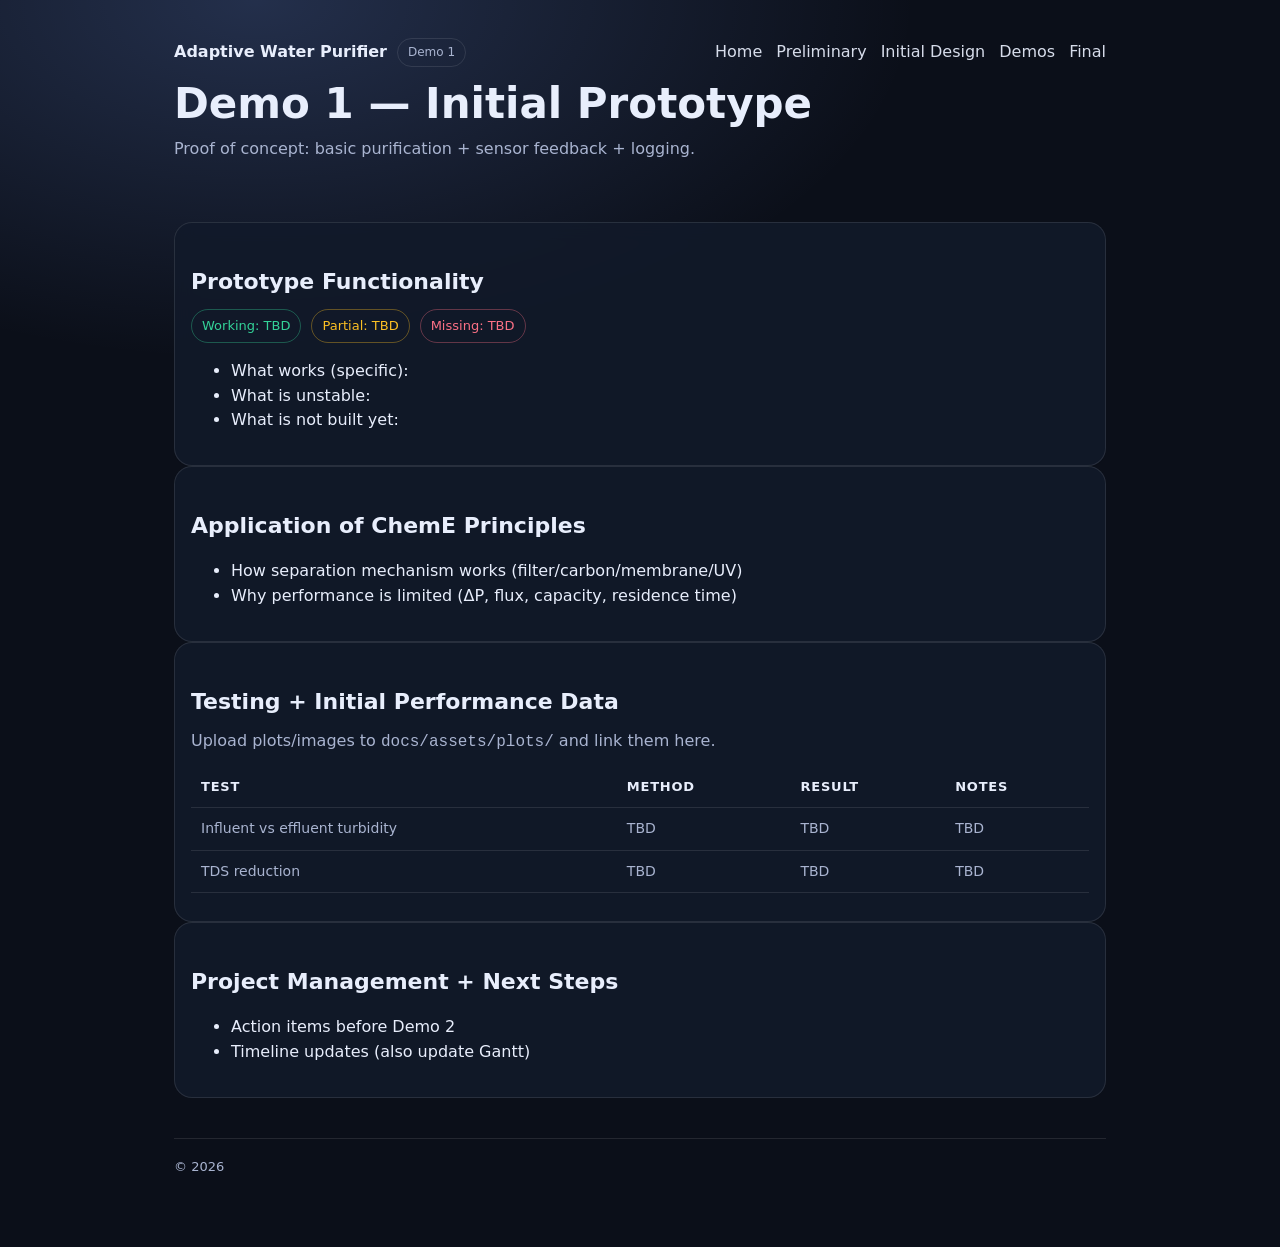
==== docs/demo1.html @ dd3d5289 "Add initial prototype demo HTML file" ====
<!doctype html>
<html lang="en">
<head>
  <meta charset="UTF-8" />
  <meta name="viewport" content="width=device-width, initial-scale=1.0" />
  <title>Demo 1 — Initial Prototype</title>
  <link rel="stylesheet" href="style.css" />
</head>
<body>
  <header class="wrap">
    <nav>
      <div class="brand">
        <strong>Adaptive Water Purifier</strong>
        <span class="badge">Demo 1</span>
      </div>
      <div class="navlinks">
        <a data-nav href="index.html">Home</a>
        <a data-nav href="preliminary.html">Preliminary</a>
        <a data-nav href="initial-design.html">Initial Design</a>
        <a data-nav href="demos.html">Demos</a>
        <a data-nav href="final.html">Final</a>
      </div>
    </nav>
    <h1>Demo 1 — Initial Prototype</h1>
    <p>Proof of concept: basic purification + sensor feedback + logging.</p>
  </header>

  <main class="wrap">
    <div class="card">
      <h2>Prototype Functionality</h2>
      <div class="kpi">
        <span class="pill good">Working: TBD</span>
        <span class="pill warn">Partial: TBD</span>
        <span class="pill bad">Missing: TBD</span>
      </div>
      <ul>
        <li>What works (specific):</li>
        <li>What is unstable:</li>
        <li>What is not built yet:</li>
      </ul>
    </div>

    <div class="card">
      <h2>Application of ChemE Principles</h2>
      <ul>
        <li>How separation mechanism works (filter/carbon/membrane/UV)</li>
        <li>Why performance is limited (ΔP, flux, capacity, residence time)</li>
      </ul>
    </div>

    <div class="card">
      <h2>Testing + Initial Performance Data</h2>
      <p>Upload plots/images to <code>docs/assets/plots/</code> and link them here.</p>
      <table>
        <thead><tr><th>Test</th><th>Method</th><th>Result</th><th>Notes</th></tr></thead>
        <tbody>
          <tr><td>Influent vs effluent turbidity</td><td>TBD</td><td>TBD</td><td>TBD</td></tr>
          <tr><td>TDS reduction</td><td>TBD</td><td>TBD</td><td>TBD</td></tr>
        </tbody>
      </table>
    </div>

    <div class="card">
      <h2>Project Management + Next Steps</h2>
      <ul>
        <li>Action items before Demo 2</li>
        <li>Timeline updates (also update Gantt)</li>
      </ul>
    </div>

    <div class="footer">
      <hr />
      <div>© <span id="year"></span></div>
    </div>
  </main>

  <script src="script.js"></script>
</body>
</html>
---- docs/style.css ----
:root{
  --bg:#0b0f19;
  --card:#121a2a;
  --text:#e8eefc;
  --muted:#a9b4d0;
  --border:rgba(255,255,255,.10);
  --accent:#7aa2ff;
  --good:#34d399;
  --warn:#fbbf24;
  --bad:#fb7185;
}

*{box-sizing:border-box}
html,body{margin:0;padding:0}
body{
  font-family: ui-sans-serif, system-ui, -apple-system, Segoe UI, Roboto, Arial;
  background: radial-gradient(1100px 600px at 20% 0%, rgba(122,162,255,.22), transparent 60%), var(--bg);
  color:var(--text);
  line-height:1.55;
}

a{color:var(--text);text-decoration:none;opacity:.92}
a:hover{opacity:1;text-decoration:underline}
code,kbd,pre{font-family: ui-monospace, SFMono-Regular, Menlo, Monaco, Consolas, "Liberation Mono", "Courier New", monospace;}
pre{
  background: rgba(0,0,0,.35);
  border:1px solid var(--border);
  border-radius:14px;
  padding:14px;
  overflow:auto;
}

.wrap{max-width:980px;margin:0 auto;padding:24px}
nav{
  display:flex;align-items:center;justify-content:space-between;gap:14px;flex-wrap:wrap;
  padding:14px 0;
}
.brand{display:flex;gap:10px;align-items:center}
.badge{
  font-size:12px;
  padding:4px 10px;
  border:1px solid var(--border);
  border-radius:999px;
  color:var(--muted);
}
.navlinks{display:flex;gap:14px;flex-wrap:wrap}

.hero{padding:38px 0 14px}
h1{font-size:42px;line-height:1.1;margin:0 0 10px}
h2{font-size:22px;margin:26px 0 10px}
h3{font-size:16px;margin:18px 0 8px;color:var(--muted);text-transform:uppercase;letter-spacing:.08em}
p{color:var(--muted);margin:0 0 12px}

.grid{
  display:grid;
  grid-template-columns: repeat(3, 1fr);
  gap:14px;
  margin:18px 0;
}
.card{
  background: rgba(18,26,42,.86);
  border:1px solid var(--border);
  border-radius:18px;
  padding:16px;
  backdrop-filter: blur(10px);
}
.card strong{color:var(--text)}
.small{font-size:13px;color:var(--muted)}

.btnrow{display:flex;gap:12px;flex-wrap:wrap;margin-top:14px}
.btn{
  display:inline-block;
  padding:10px 14px;
  border-radius:14px;
  background:var(--accent);
  color:#0b0f19;
  font-weight:800;
  border:1px solid transparent;
}
.btn.secondary{
  background:transparent;
  border:1px solid var(--border);
  color:var(--text);
  font-weight:700;
}

table{width:100%;border-collapse:separate;border-spacing:0;margin:12px 0}
th,td{
  text-align:left;
  padding:10px 10px;
  border-bottom:1px solid var(--border);
  vertical-align:top;
}
th{color:var(--text);font-size:13px;text-transform:uppercase;letter-spacing:.06em}
td{color:var(--muted);font-size:14px}

.kpi{
  display:flex;gap:10px;flex-wrap:wrap;margin-top:10px
}
.pill{
  padding:6px 10px;border-radius:999px;border:1px solid var(--border);color:var(--muted);font-size:13px
}
.pill.good{border-color:rgba(52,211,153,.35);color:var(--good)}
.pill.warn{border-color:rgba(251,191,36,.35);color:var(--warn)}
.pill.bad{border-color:rgba(251,113,133,.35);color:var(--bad)}

.footer{padding:22px 0 46px;color:var(--muted);font-size:13px}
hr{border:none;border-top:1px solid var(--border);margin:18px 0}

@media (max-width: 860px){
  h1{font-size:34px}
  .grid{grid-template-columns:1fr}
}
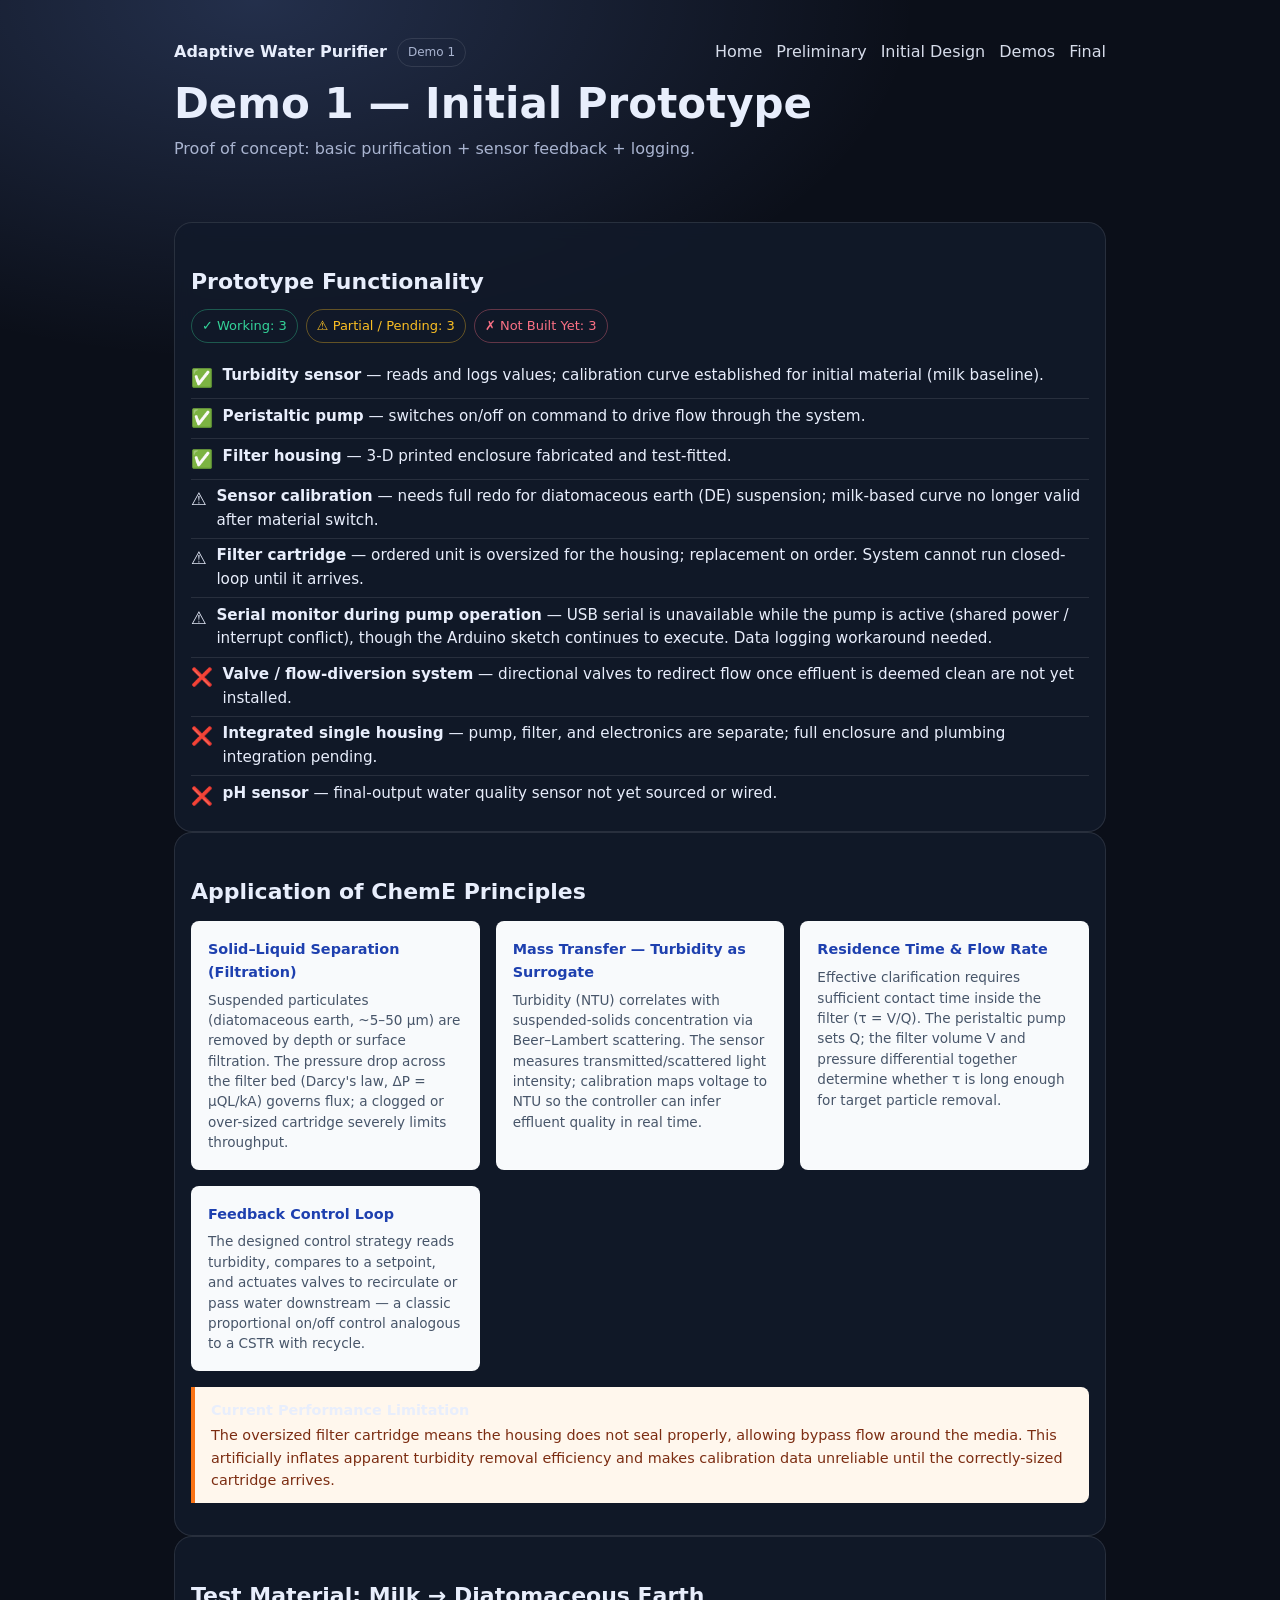
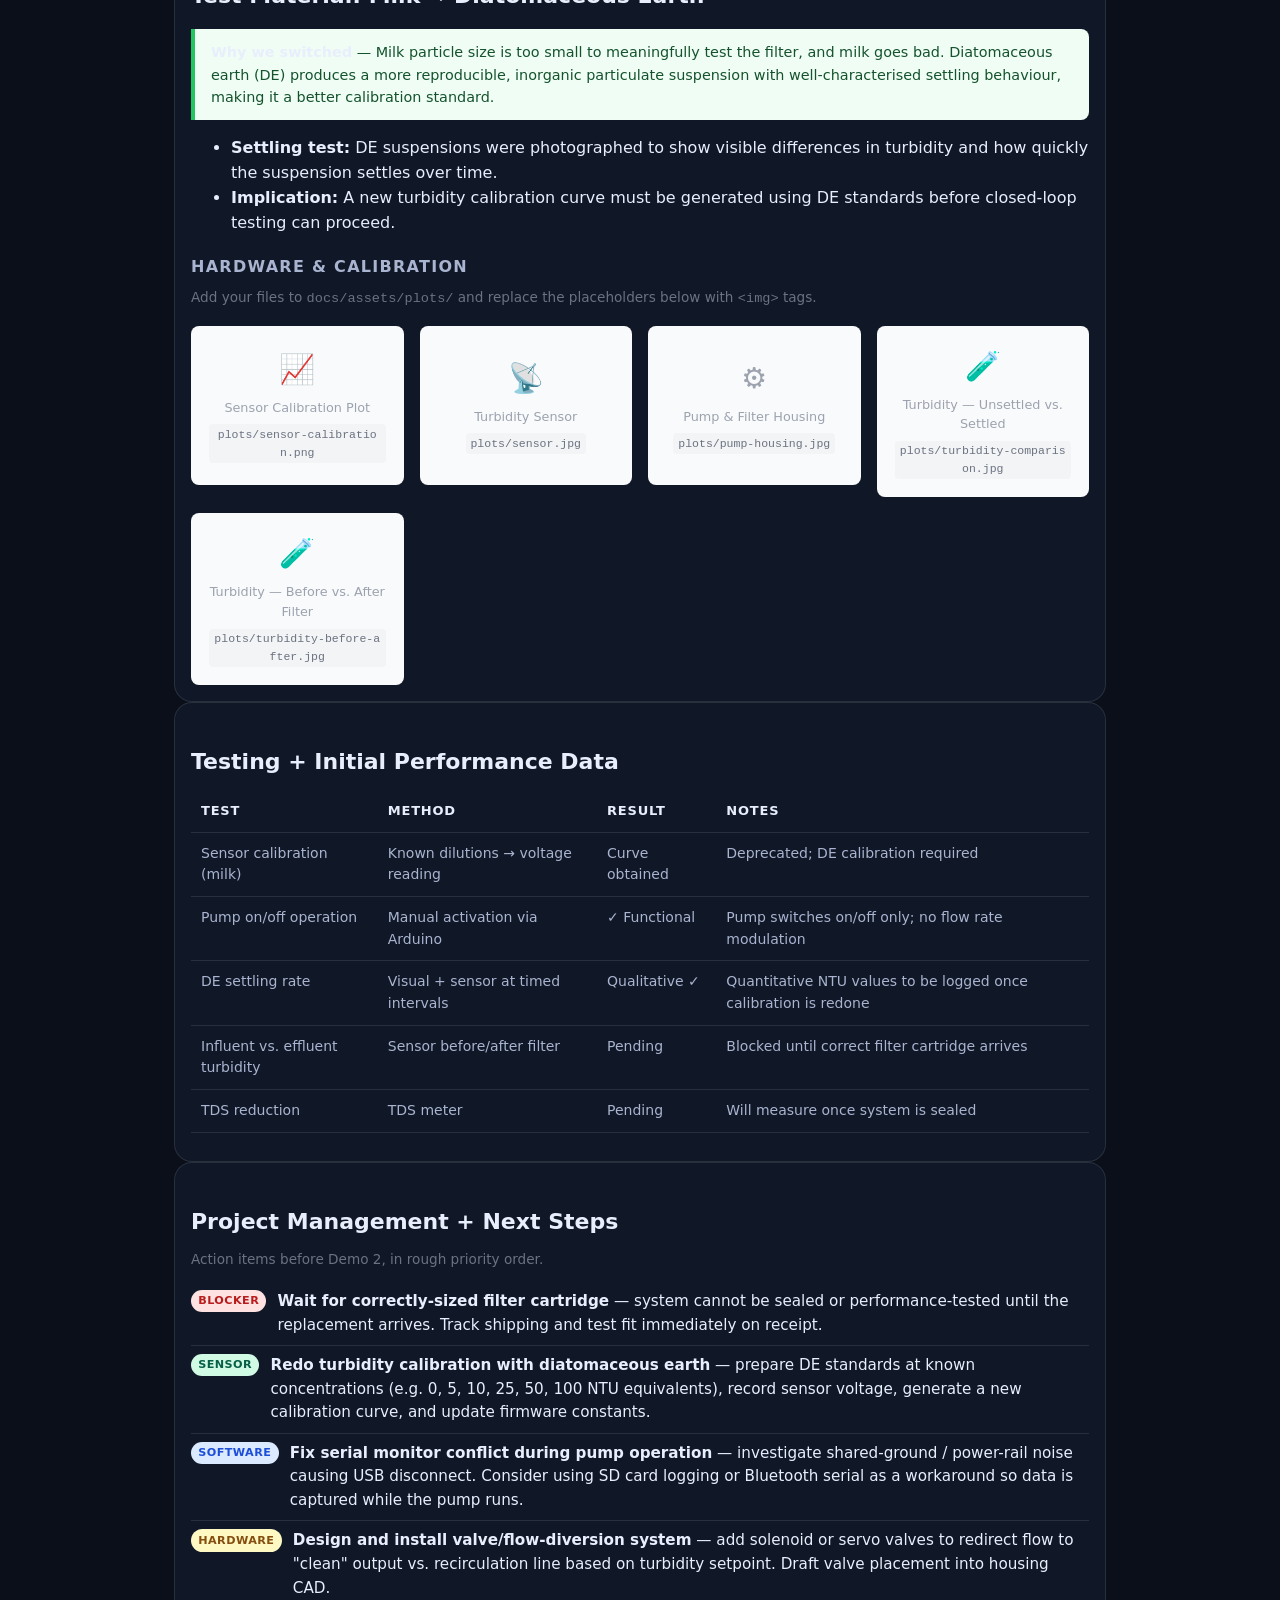
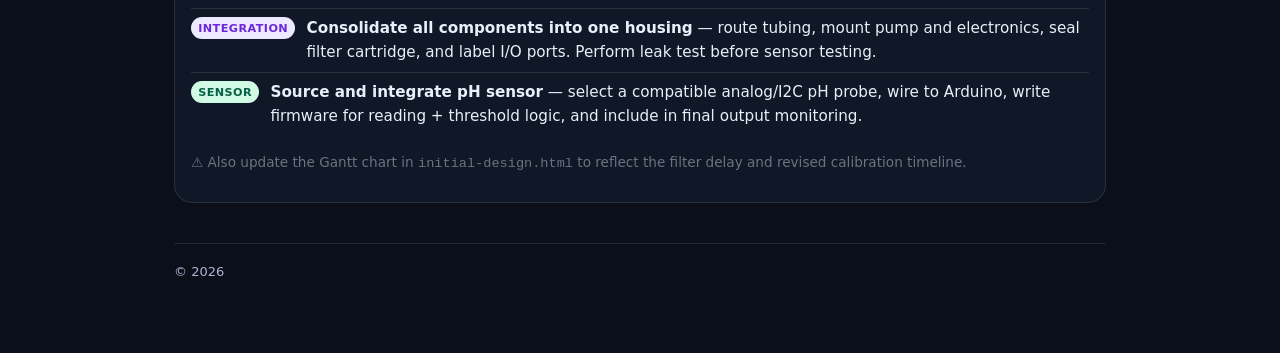
==== commit 9bedb8e7: "Enhance demo1.html with styles and content updates Added styles for status indicators, checklists, a" ====
--- a/docs/demo1.html
+++ b/docs/demo1.html
@@ -5,6 +5,49 @@
   <meta name="viewport" content="width=device-width, initial-scale=1.0" />
   <title>Demo 1 — Initial Prototype</title>
   <link rel="stylesheet" href="style.css" />
+  <style>
+    /* ── Demo 1 page-specific enhancements ── */
+
+    /* Status pill colours already in style.css; extend for inline use */
+    .kpi { display: flex; flex-wrap: wrap; gap: .5rem; margin-bottom: 1rem; }
+
+    /* Progress checklist */
+    .checklist { list-style: none; padding: 0; margin: 0; }
+    .checklist li { display: flex; align-items: flex-start; gap: .6rem; padding: .35rem 0; border-bottom: 1px solid var(--border, #e5e7eb); font-size: .95rem; }
+    .checklist li:last-child { border-bottom: none; }
+    .checklist .icon { font-size: 1.1rem; flex-shrink: 0; margin-top: .05rem; }
+
+    /* Next-steps with priority tags */
+    .steps { list-style: none; padding: 0; margin: 0; }
+    .steps li { display: flex; align-items: flex-start; gap: .7rem; padding: .5rem 0; border-bottom: 1px solid var(--border, #e5e7eb); }
+    .steps li:last-child { border-bottom: none; }
+    .steps .step-label { flex: 1; font-size: .95rem; }
+    .tag { font-size: .7rem; font-weight: 700; letter-spacing: .04em; text-transform: uppercase; padding: .15rem .45rem; border-radius: 999px; flex-shrink: 0; }
+    .tag.blocker  { background: #fee2e2; color: #b91c1c; }
+    .tag.hardware { background: #fef9c3; color: #854d0e; }
+    .tag.software { background: #dbeafe; color: #1d4ed8; }
+    .tag.integration { background: #ede9fe; color: #6d28d9; }
+    .tag.sensor { background: #d1fae5; color: #065f46; }
+
+    /* Image placeholder grid */
+    .media-grid { display: grid; grid-template-columns: repeat(auto-fit, minmax(200px, 1fr)); gap: 1rem; margin-top: 1rem; }
+    .media-slot { border: 2px dashed var(--border, #d1d5db); border-radius: 8px; aspect-ratio: 4/3; display: flex; flex-direction: column; align-items: center; justify-content: center; gap: .4rem; color: #9ca3af; font-size: .8rem; text-align: center; padding: 1rem; background: #f9fafb; }
+    .media-slot .media-icon { font-size: 1.8rem; }
+    .media-slot code { font-size: .72rem; background: #f3f4f6; padding: .1rem .3rem; border-radius: 4px; color: #6b7280; word-break: break-all; }
+
+    /* Callout box */
+    .callout { background: #fff7ed; border-left: 4px solid #f97316; border-radius: 0 8px 8px 0; padding: .75rem 1rem; margin: 1rem 0; font-size: .9rem; color: #7c2d12; }
+    .callout strong { display: block; margin-bottom: .2rem; }
+
+    /* Material switch note */
+    .switch-note { background: #f0fdf4; border-left: 4px solid #22c55e; border-radius: 0 8px 8px 0; padding: .75rem 1rem; margin: 1rem 0; font-size: .9rem; color: #14532d; }
+
+    /* ChemE principle cards */
+    .principle-grid { display: grid; grid-template-columns: repeat(auto-fit, minmax(220px, 1fr)); gap: 1rem; margin-top: .75rem; }
+    .principle-card { background: #f8fafc; border: 1px solid var(--border, #e2e8f0); border-radius: 8px; padding: 1rem; }
+    .principle-card h4 { margin: 0 0 .4rem; font-size: .9rem; color: #1e40af; }
+    .principle-card p  { margin: 0; font-size: .85rem; color: #475569; line-height: 1.5; }
+  </style>
 </head>
 <body>
   <header class="wrap">
@@ -26,46 +69,178 @@
   </header>
 
   <main class="wrap">
+
+    <!-- ── 1. Prototype Status ── -->
     <div class="card">
       <h2>Prototype Functionality</h2>
       <div class="kpi">
-        <span class="pill good">Working: TBD</span>
-        <span class="pill warn">Partial: TBD</span>
-        <span class="pill bad">Missing: TBD</span>
+        <span class="pill good">✓ Working: 3</span>
+        <span class="pill warn">⚠ Partial / Pending: 3</span>
+        <span class="pill bad">✗ Not Built Yet: 3</span>
+      </div>
+
+      <ul class="checklist">
+        <!-- Working -->
+        <li><span class="icon">✅</span><span><strong>Turbidity sensor</strong> — reads and logs values; calibration curve established for initial material (milk baseline).</span></li>
+        <li><span class="icon">✅</span><span><strong>Peristaltic pump</strong> — switches on/off on command to drive flow through the system.</span></li>
+        <li><span class="icon">✅</span><span><strong>Filter housing</strong> — 3-D printed enclosure fabricated and test-fitted.</span></li>
+
+        <!-- Partial / Pending -->
+        <li><span class="icon">⚠️</span><span><strong>Sensor calibration</strong> — needs full redo for diatomaceous earth (DE) suspension; milk-based curve no longer valid after material switch.</span></li>
+        <li><span class="icon">⚠️</span><span><strong>Filter cartridge</strong> — ordered unit is oversized for the housing; replacement on order. System cannot run closed-loop until it arrives.</span></li>
+        <li><span class="icon">⚠️</span><span><strong>Serial monitor during pump operation</strong> — USB serial is unavailable while the pump is active (shared power / interrupt conflict), though the Arduino sketch continues to execute. Data logging workaround needed.</span></li>
+
+        <!-- Not built yet -->
+        <li><span class="icon">❌</span><span><strong>Valve / flow-diversion system</strong> — directional valves to redirect flow once effluent is deemed clean are not yet installed.</span></li>
+        <li><span class="icon">❌</span><span><strong>Integrated single housing</strong> — pump, filter, and electronics are separate; full enclosure and plumbing integration pending.</span></li>
+        <li><span class="icon">❌</span><span><strong>pH sensor</strong> — final-output water quality sensor not yet sourced or wired.</span></li>
+      </ul>
+    </div>
+
+    <!-- ── 2. ChemE Principles ── -->
+    <div class="card">
+      <h2>Application of ChemE Principles</h2>
+      <div class="principle-grid">
+        <div class="principle-card">
+          <h4>Solid–Liquid Separation (Filtration)</h4>
+          <p>Suspended particulates (diatomaceous earth, ~5–50 µm) are removed by depth or surface filtration. The pressure drop across the filter bed (Darcy's law, ΔP = μQL/kA) governs flux; a clogged or over-sized cartridge severely limits throughput.</p>
+        </div>
+        <div class="principle-card">
+          <h4>Mass Transfer — Turbidity as Surrogate</h4>
+          <p>Turbidity (NTU) correlates with suspended-solids concentration via Beer–Lambert scattering. The sensor measures transmitted/scattered light intensity; calibration maps voltage to NTU so the controller can infer effluent quality in real time.</p>
+        </div>
+        <div class="principle-card">
+          <h4>Residence Time &amp; Flow Rate</h4>
+          <p>Effective clarification requires sufficient contact time inside the filter (τ = V/Q). The peristaltic pump sets Q; the filter volume V and pressure differential together determine whether τ is long enough for target particle removal.</p>
+        </div>
+        <div class="principle-card">
+          <h4>Feedback Control Loop</h4>
+          <p>The designed control strategy reads turbidity, compares to a setpoint, and actuates valves to recirculate or pass water downstream — a classic proportional on/off control analogous to a CSTR with recycle.</p>
+        </div>
+      </div>
+
+      <div class="callout">
+        <strong>Current Performance Limitation</strong>
+        The oversized filter cartridge means the housing does not seal properly, allowing bypass flow around the media. This artificially inflates apparent turbidity removal efficiency and makes calibration data unreliable until the correctly-sized cartridge arrives.
+      </div>
+    </div>
+
+    <!-- ── 3. Material Switch ── -->
+    <div class="card">
+      <h2>Test Material: Milk → Diatomaceous Earth</h2>
+      <div class="switch-note">
+        <strong>Why we switched</strong> — Milk particle size is too small to meaningfully test the filter, and milk goes bad. Diatomaceous earth (DE) produces a more reproducible, inorganic particulate suspension with well-characterised settling behaviour, making it a better calibration standard.
       </div>
       <ul>
-        <li>What works (specific):</li>
-        <li>What is unstable:</li>
-        <li>What is not built yet:</li>
+        <li><strong>Settling test:</strong> DE suspensions were photographed to show visible differences in turbidity and how quickly the suspension settles over time.</li>
+        <li><strong>Implication:</strong> A new turbidity calibration curve must be generated using DE standards before closed-loop testing can proceed.</li>
       </ul>
-    </div>
-
-    <div class="card">
-      <h2>Application of ChemE Principles</h2>
-      <ul>
-        <li>How separation mechanism works (filter/carbon/membrane/UV)</li>
-        <li>Why performance is limited (ΔP, flux, capacity, residence time)</li>
-      </ul>
-    </div>
-
+
+      <h3 style="margin-top:1.2rem; font-size:1rem;">Hardware &amp; Calibration</h3>
+      <p style="font-size:.85rem; color:#6b7280;">Add your files to <code>docs/assets/plots/</code> and replace the placeholders below with <code>&lt;img&gt;</code> tags.</p>
+      <div class="media-grid">
+        <div class="media-slot">
+          <span class="media-icon">📈</span>
+          <span>Sensor Calibration Plot</span>
+          <code>plots/sensor-calibration.png</code>
+        </div>
+        <div class="media-slot">
+          <span class="media-icon">📡</span>
+          <span>Turbidity Sensor</span>
+          <code>plots/sensor.jpg</code>
+        </div>
+        <div class="media-slot">
+          <span class="media-icon">⚙️</span>
+          <span>Pump &amp; Filter Housing</span>
+          <code>plots/pump-housing.jpg</code>
+        </div>
+        <div class="media-slot">
+          <span class="media-icon">🧪</span>
+          <span>Turbidity — Unsettled vs. Settled</span>
+          <code>plots/turbidity-comparison.jpg</code>
+        </div>
+        <div class="media-slot">
+          <span class="media-icon">🧪</span>
+          <span>Turbidity — Before vs. After Filter</span>
+          <code>plots/turbidity-before-after.jpg</code>
+        </div>
+      </div>
+    </div>
+
+    <!-- ── 4. Performance Data ── -->
     <div class="card">
       <h2>Testing + Initial Performance Data</h2>
-      <p>Upload plots/images to <code>docs/assets/plots/</code> and link them here.</p>
       <table>
-        <thead><tr><th>Test</th><th>Method</th><th>Result</th><th>Notes</th></tr></thead>
+        <thead>
+          <tr><th>Test</th><th>Method</th><th>Result</th><th>Notes</th></tr>
+        </thead>
         <tbody>
-          <tr><td>Influent vs effluent turbidity</td><td>TBD</td><td>TBD</td><td>TBD</td></tr>
-          <tr><td>TDS reduction</td><td>TBD</td><td>TBD</td><td>TBD</td></tr>
+          <tr>
+            <td>Sensor calibration (milk)</td>
+            <td>Known dilutions → voltage reading</td>
+            <td>Curve obtained</td>
+            <td>Deprecated; DE calibration required</td>
+          </tr>
+          <tr>
+            <td>Pump on/off operation</td>
+            <td>Manual activation via Arduino</td>
+            <td>✓ Functional</td>
+            <td>Pump switches on/off only; no flow rate modulation</td>
+          </tr>
+          <tr>
+            <td>DE settling rate</td>
+            <td>Visual + sensor at timed intervals</td>
+            <td>Qualitative ✓</td>
+            <td>Quantitative NTU values to be logged once calibration is redone</td>
+          </tr>
+          <tr>
+            <td>Influent vs. effluent turbidity</td>
+            <td>Sensor before/after filter</td>
+            <td>Pending</td>
+            <td>Blocked until correct filter cartridge arrives</td>
+          </tr>
+          <tr>
+            <td>TDS reduction</td>
+            <td>TDS meter</td>
+            <td>Pending</td>
+            <td>Will measure once system is sealed</td>
+          </tr>
         </tbody>
       </table>
     </div>
 
+    <!-- ── 5. Next Steps ── -->
     <div class="card">
       <h2>Project Management + Next Steps</h2>
-      <ul>
-        <li>Action items before Demo 2</li>
-        <li>Timeline updates (also update Gantt)</li>
+      <p style="font-size:.85rem; color:#6b7280; margin-bottom:.75rem;">Action items before Demo 2, in rough priority order.</p>
+      <ul class="steps">
+        <li>
+          <span class="tag blocker">Blocker</span>
+          <span class="step-label"><strong>Wait for correctly-sized filter cartridge</strong> — system cannot be sealed or performance-tested until the replacement arrives. Track shipping and test fit immediately on receipt.</span>
+        </li>
+        <li>
+          <span class="tag sensor">Sensor</span>
+          <span class="step-label"><strong>Redo turbidity calibration with diatomaceous earth</strong> — prepare DE standards at known concentrations (e.g. 0, 5, 10, 25, 50, 100 NTU equivalents), record sensor voltage, generate a new calibration curve, and update firmware constants.</span>
+        </li>
+        <li>
+          <span class="tag software">Software</span>
+          <span class="step-label"><strong>Fix serial monitor conflict during pump operation</strong> — investigate shared-ground / power-rail noise causing USB disconnect. Consider using SD card logging or Bluetooth serial as a workaround so data is captured while the pump runs.</span>
+        </li>
+        <li>
+          <span class="tag hardware">Hardware</span>
+          <span class="step-label"><strong>Design and install valve/flow-diversion system</strong> — add solenoid or servo valves to redirect flow to "clean" output vs. recirculation line based on turbidity setpoint. Draft valve placement into housing CAD.</span>
+        </li>
+        <li>
+          <span class="tag integration">Integration</span>
+          <span class="step-label"><strong>Consolidate all components into one housing</strong> — route tubing, mount pump and electronics, seal filter cartridge, and label I/O ports. Perform leak test before sensor testing.</span>
+        </li>
+        <li>
+          <span class="tag sensor">Sensor</span>
+          <span class="step-label"><strong>Source and integrate pH sensor</strong> — select a compatible analog/I2C pH probe, wire to Arduino, write firmware for reading + threshold logic, and include in final output monitoring.</span>
+        </li>
       </ul>
+
+      <p style="margin-top:1rem; font-size:.85rem; color:#6b7280;">⚠️ Also update the Gantt chart in <code>initial-design.html</code> to reflect the filter delay and revised calibration timeline.</p>
     </div>
 
     <div class="footer">
@@ -73,7 +248,7 @@
       <div>© <span id="year"></span></div>
     </div>
   </main>
-
   <script src="script.js"></script>
+  <script>document.getElementById('year').textContent = new Date().getFullYear();</script>
 </body>
 </html>
--- a/docs/style.css
+++ b/docs/style.css
@@ -112,3 +112,32 @@
   h1{font-size:34px}
   .grid{grid-template-columns:1fr}
 }
+
+/* Images / diagrams */
+.card img{
+  display:block;
+  max-width:100%;
+  height:auto;
+  margin:12px auto;
+  border-radius:14px;
+  border:1px solid var(--border);
+  background: rgba(0,0,0,.18);
+}
+
+/* Optional: caption style under images */
+.figcap{
+  font-size:13px;
+  color:var(--muted);
+  text-align:center;
+  margin-top:-6px;
+  margin-bottom:10px;
+}
+
+/* Optional: if you wrap image in a link to open full-size */
+.figure-link{
+  display:block;
+  border-radius:14px;
+}
+.figure-link:hover img{
+  border-color: rgba(122,162,255,.55);
+}
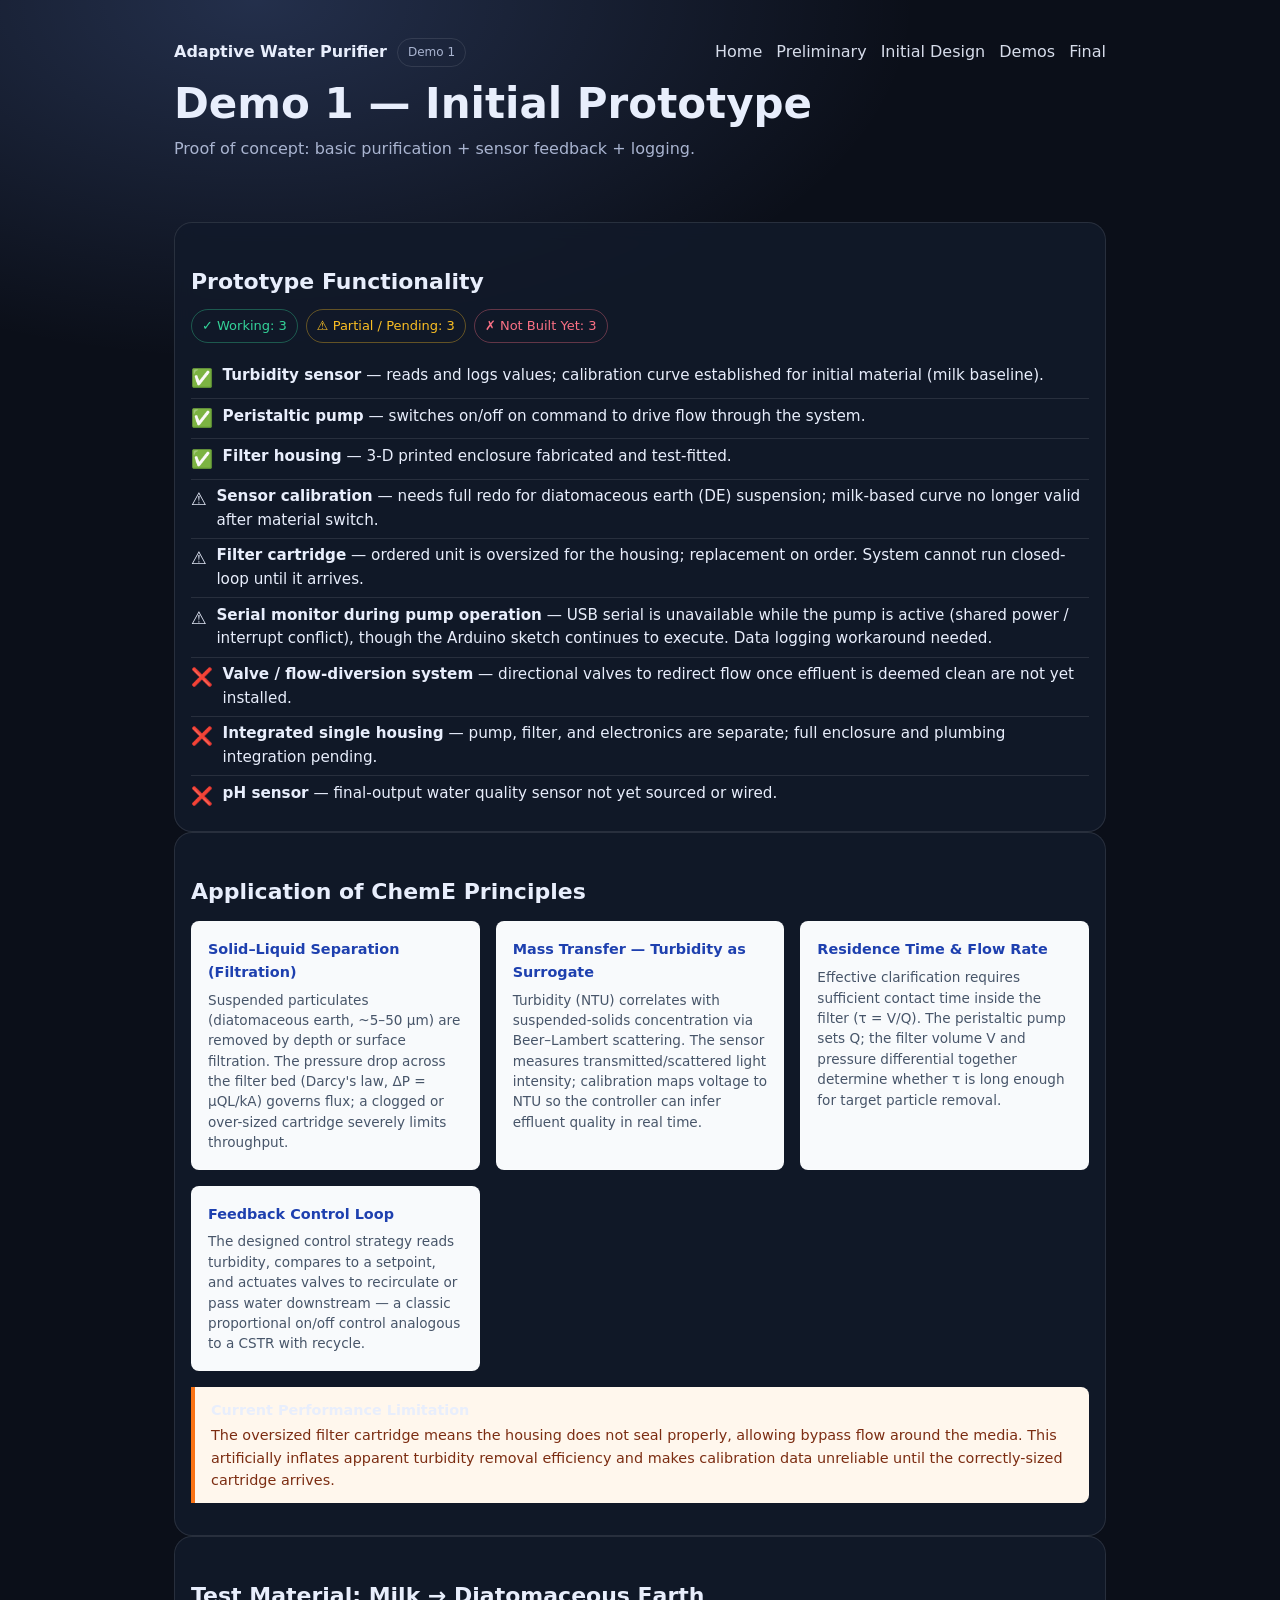
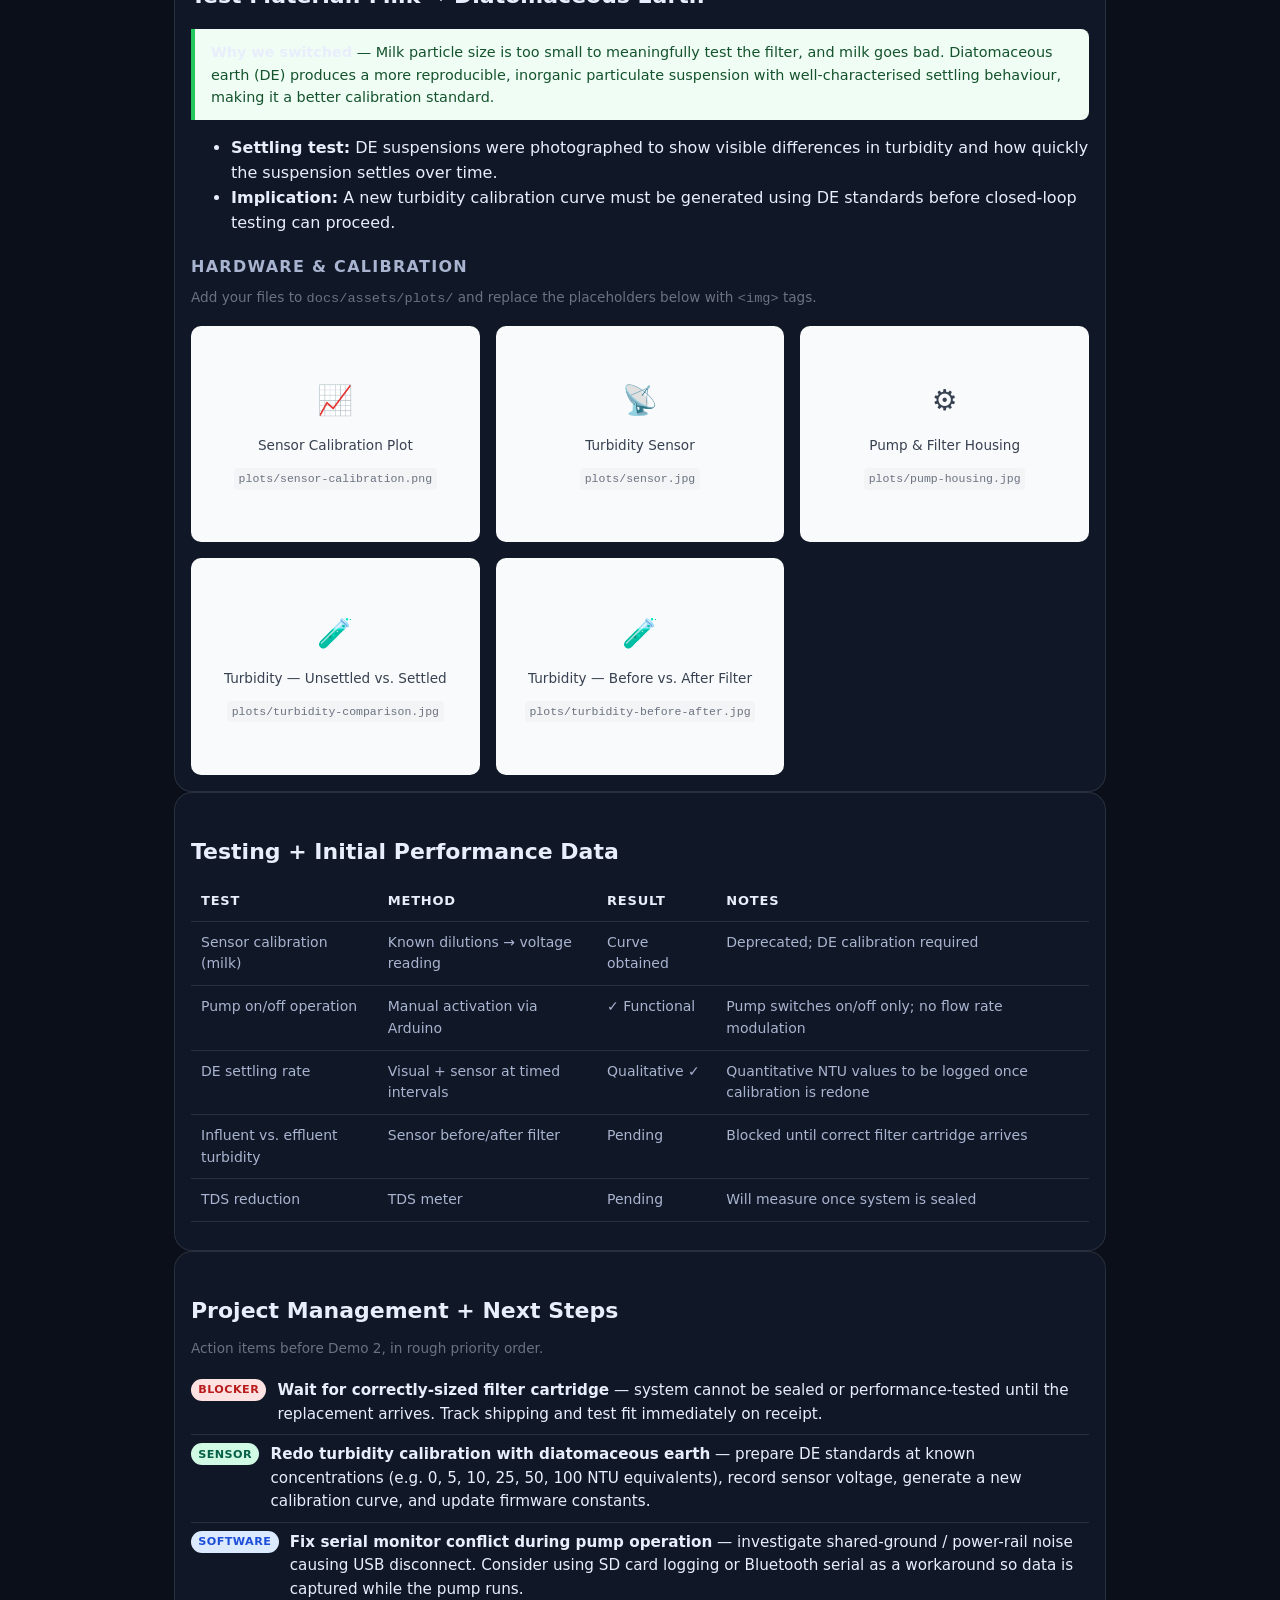
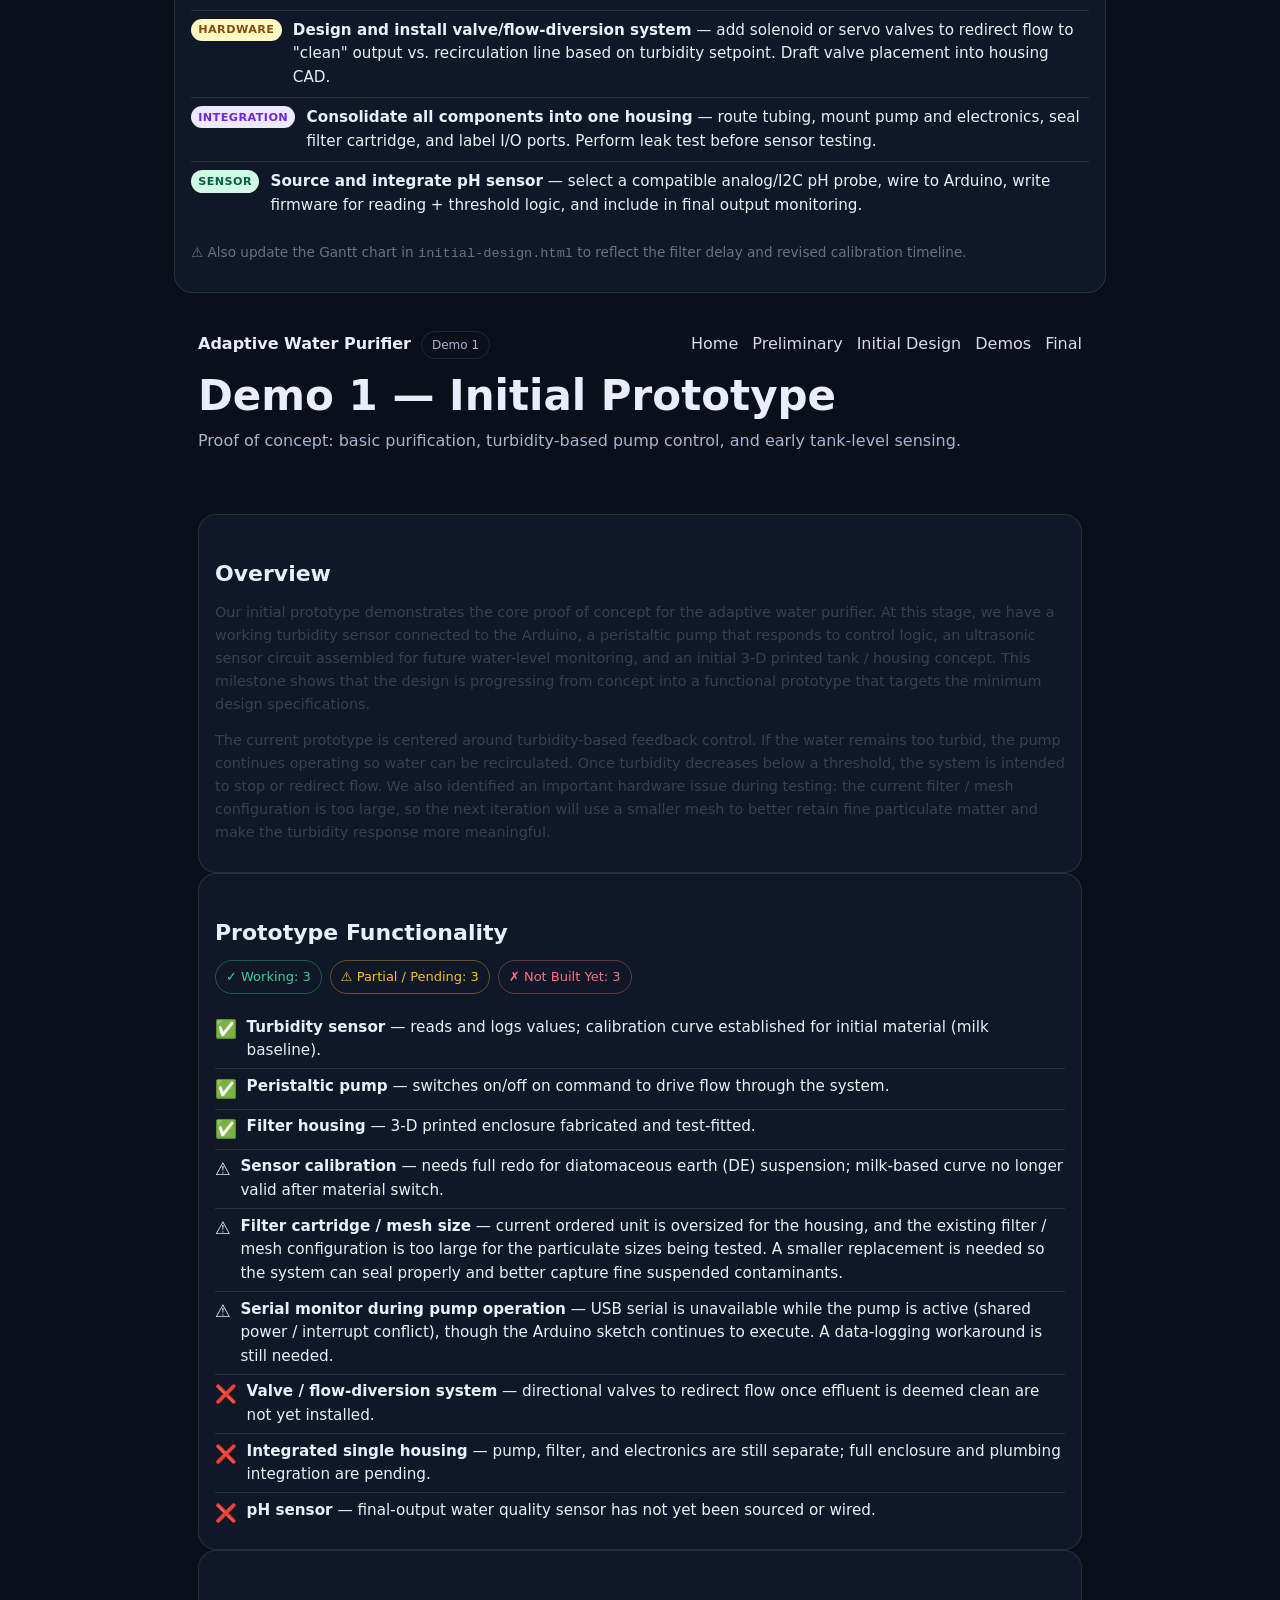
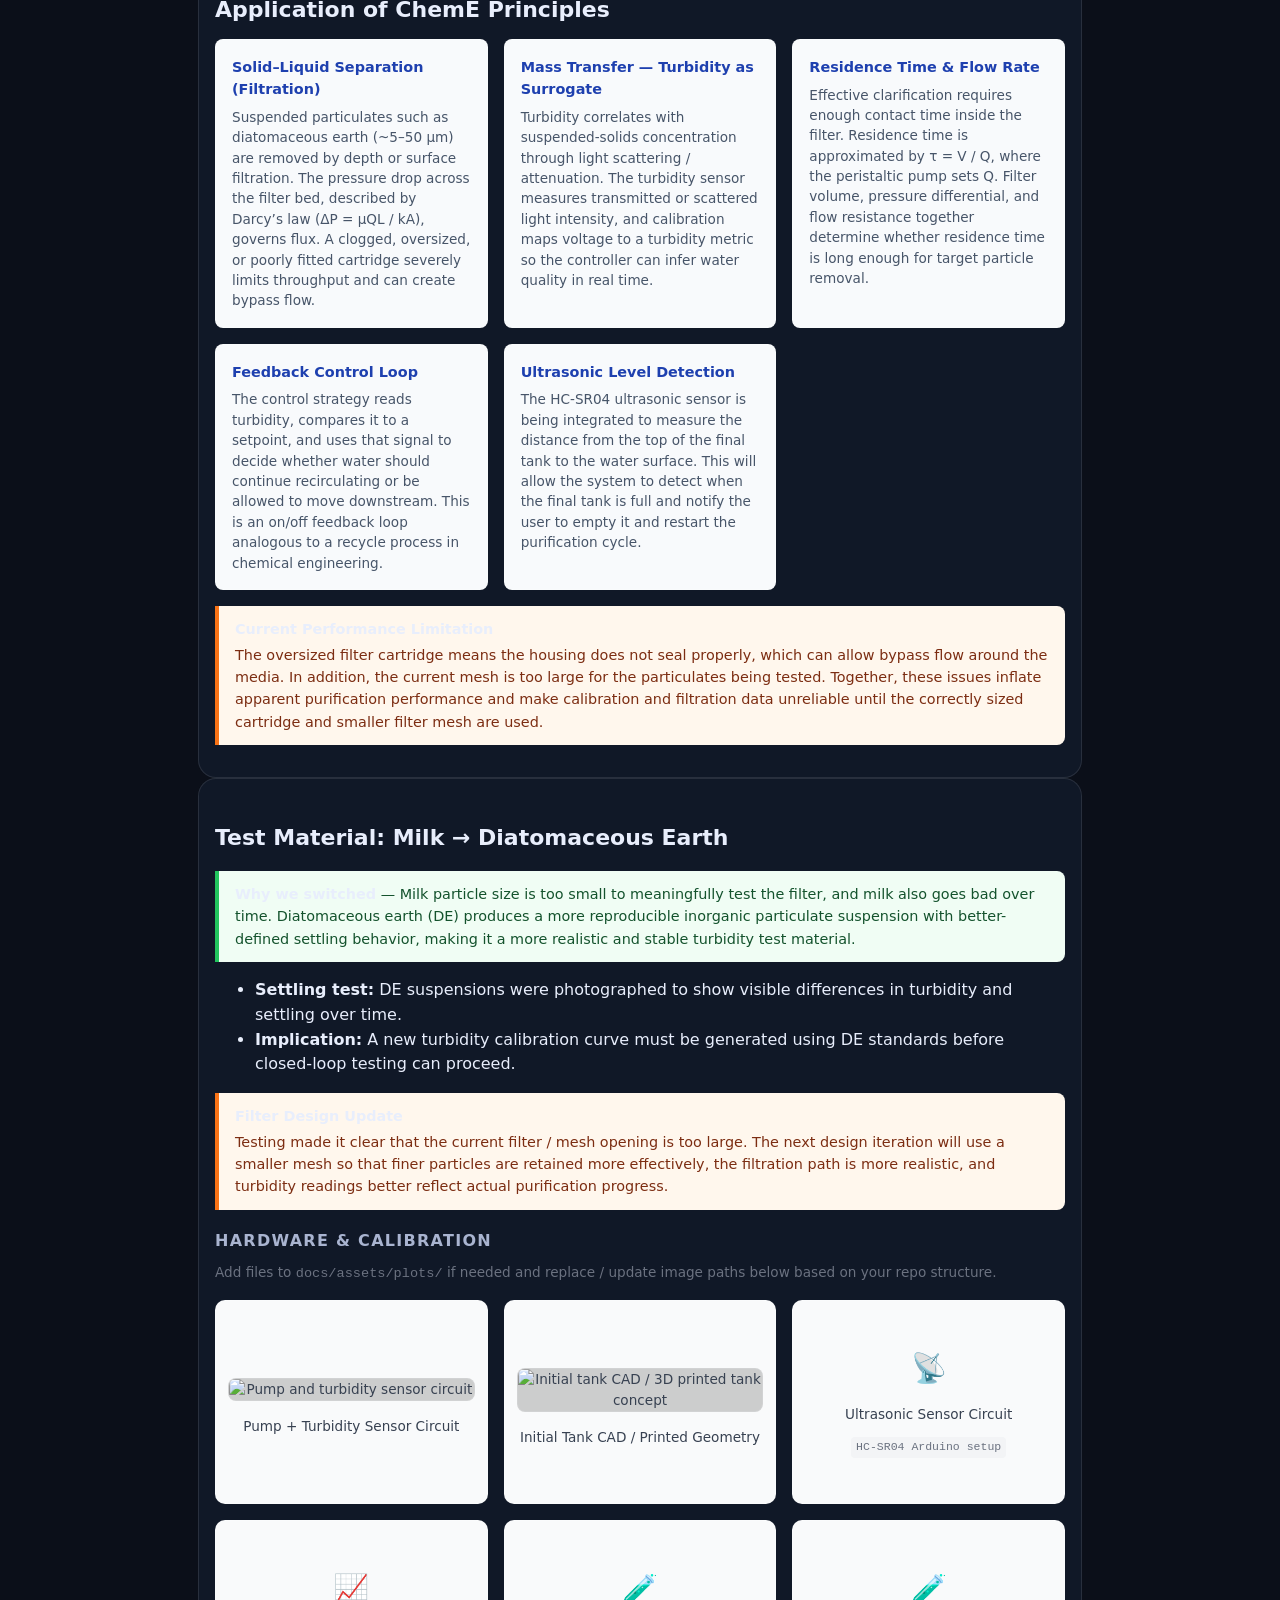
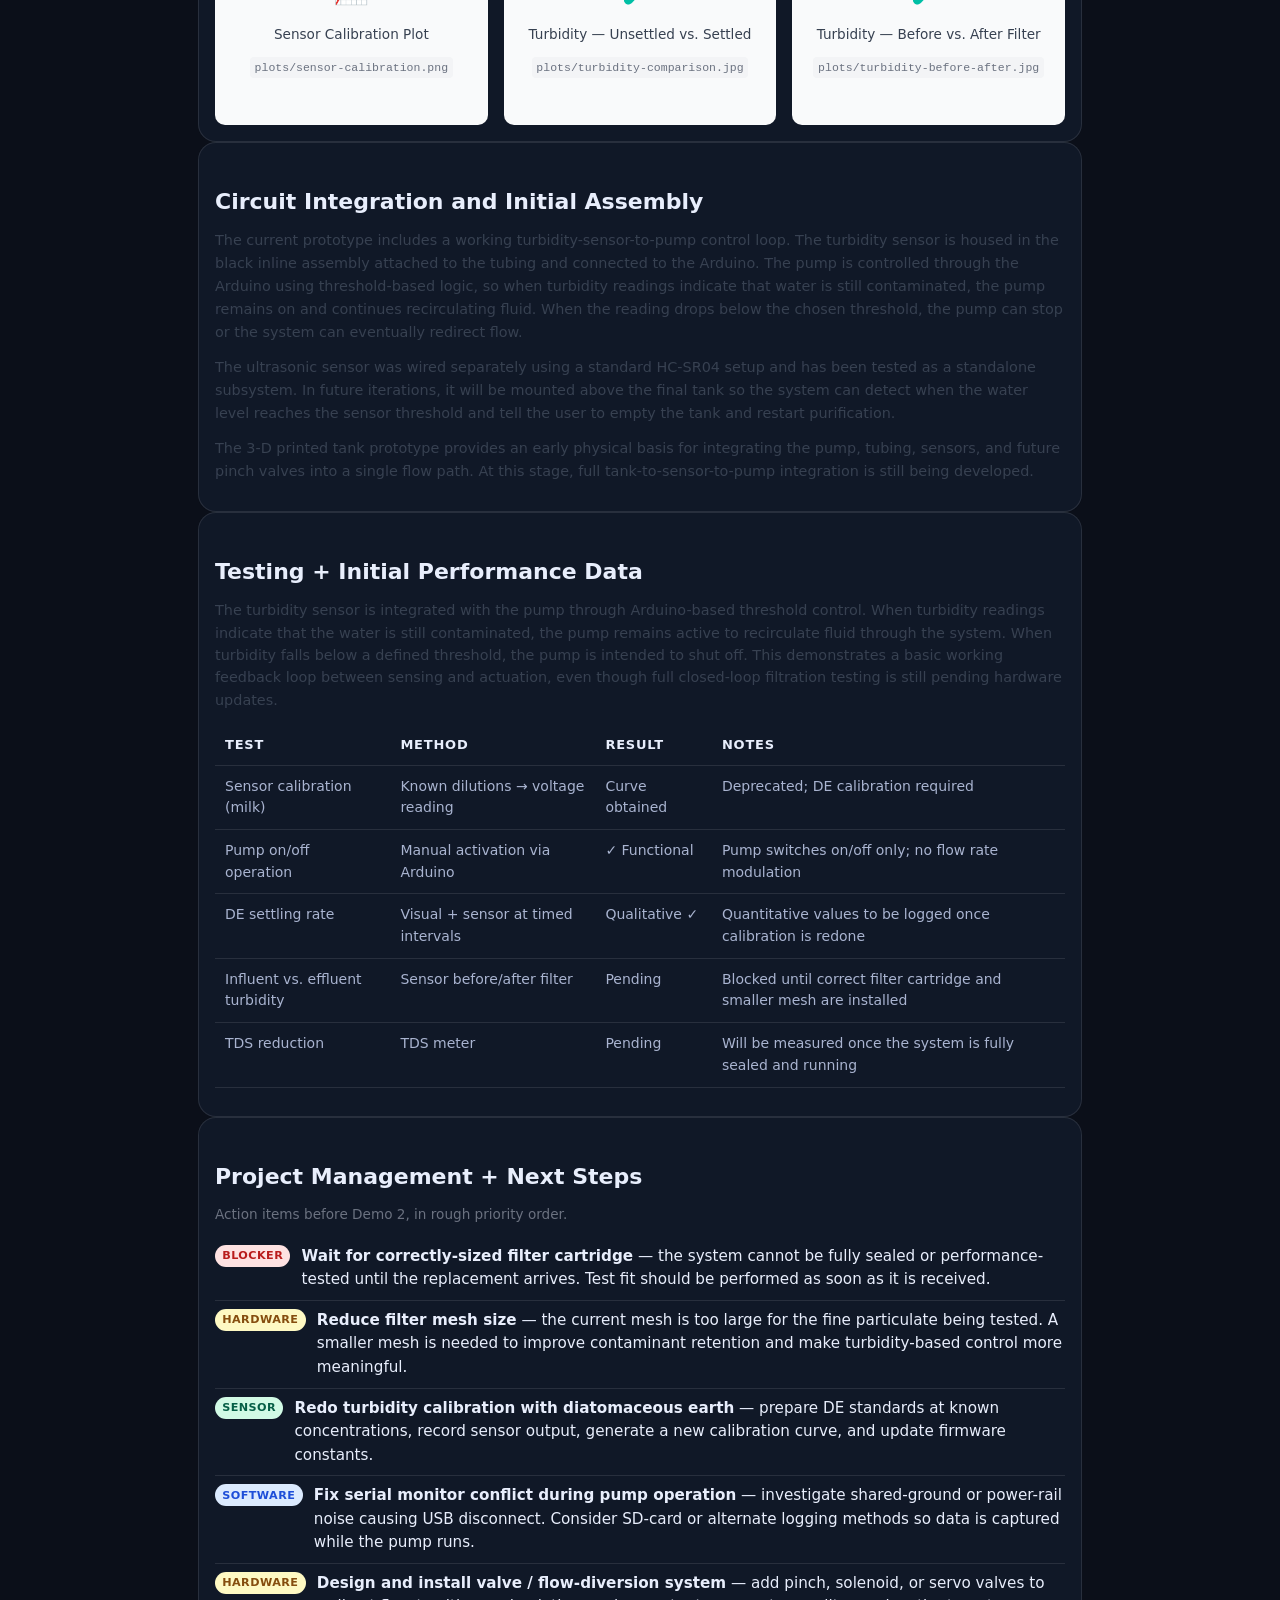
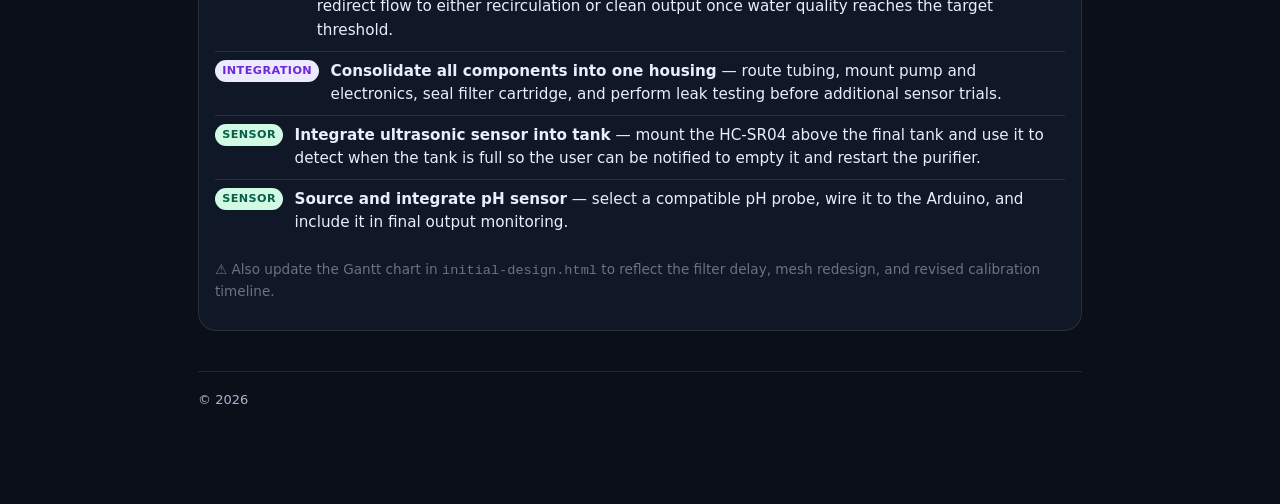
==== commit e925b920: "Update demo1.html" ====
--- a/docs/demo1.html
+++ b/docs/demo1.html
@@ -243,12 +243,505 @@
       <p style="margin-top:1rem; font-size:.85rem; color:#6b7280;">⚠️ Also update the Gantt chart in <code>initial-design.html</code> to reflect the filter delay and revised calibration timeline.</p>
     </div>
 
+    <!doctype html>
+<html lang="en">
+<head>
+  <meta charset="UTF-8" />
+  <meta name="viewport" content="width=device-width, initial-scale=1.0" />
+  <title>Demo 1 — Initial Prototype</title>
+  <link rel="stylesheet" href="style.css" />
+  <style>
+    /* Demo 1 page-specific enhancements */
+    .kpi { display: flex; flex-wrap: wrap; gap: .5rem; margin-bottom: 1rem; }
+
+    .checklist { list-style: none; padding: 0; margin: 0; }
+    .checklist li {
+      display: flex;
+      align-items: flex-start;
+      gap: .6rem;
+      padding: .35rem 0;
+      border-bottom: 1px solid var(--border, #e5e7eb);
+      font-size: .95rem;
+    }
+    .checklist li:last-child { border-bottom: none; }
+    .checklist .icon { font-size: 1.1rem; flex-shrink: 0; margin-top: .05rem; }
+
+    .steps { list-style: none; padding: 0; margin: 0; }
+    .steps li {
+      display: flex;
+      align-items: flex-start;
+      gap: .7rem;
+      padding: .5rem 0;
+      border-bottom: 1px solid var(--border, #e5e7eb);
+    }
+    .steps li:last-child { border-bottom: none; }
+    .steps .step-label { flex: 1; font-size: .95rem; }
+
+    .tag {
+      font-size: .7rem;
+      font-weight: 700;
+      letter-spacing: .04em;
+      text-transform: uppercase;
+      padding: .15rem .45rem;
+      border-radius: 999px;
+      flex-shrink: 0;
+    }
+    .tag.blocker  { background: #fee2e2; color: #b91c1c; }
+    .tag.hardware { background: #fef9c3; color: #854d0e; }
+    .tag.software { background: #dbeafe; color: #1d4ed8; }
+    .tag.integration { background: #ede9fe; color: #6d28d9; }
+    .tag.sensor { background: #d1fae5; color: #065f46; }
+
+    .media-grid {
+      display: grid;
+      grid-template-columns: repeat(auto-fit, minmax(220px, 1fr));
+      gap: 1rem;
+      margin-top: 1rem;
+    }
+
+    .media-slot {
+      border: 1px solid var(--border, #d1d5db);
+      border-radius: 10px;
+      padding: .75rem;
+      background: #f9fafb;
+      text-align: center;
+      color: #374151;
+      font-size: .85rem;
+    }
+
+    .media-slot img {
+      width: 100%;
+      height: auto;
+      border-radius: 8px;
+      margin-bottom: .55rem;
+      object-fit: cover;
+    }
+
+    .media-slot .media-icon {
+      font-size: 1.8rem;
+      display: block;
+      margin-bottom: .4rem;
+    }
+
+    .media-slot code {
+      font-size: .72rem;
+      background: #f3f4f6;
+      padding: .1rem .3rem;
+      border-radius: 4px;
+      color: #6b7280;
+      word-break: break-all;
+      display: inline-block;
+      margin-top: .35rem;
+    }
+
+    .callout {
+      background: #fff7ed;
+      border-left: 4px solid #f97316;
+      border-radius: 0 8px 8px 0;
+      padding: .75rem 1rem;
+      margin: 1rem 0;
+      font-size: .9rem;
+      color: #7c2d12;
+    }
+    .callout strong { display: block; margin-bottom: .2rem; }
+
+    .switch-note {
+      background: #f0fdf4;
+      border-left: 4px solid #22c55e;
+      border-radius: 0 8px 8px 0;
+      padding: .75rem 1rem;
+      margin: 1rem 0;
+      font-size: .9rem;
+      color: #14532d;
+    }
+
+    .principle-grid {
+      display: grid;
+      grid-template-columns: repeat(auto-fit, minmax(220px, 1fr));
+      gap: 1rem;
+      margin-top: .75rem;
+    }
+    .principle-card {
+      background: #f8fafc;
+      border: 1px solid var(--border, #e2e8f0);
+      border-radius: 8px;
+      padding: 1rem;
+    }
+    .principle-card h4 {
+      margin: 0 0 .4rem;
+      font-size: .9rem;
+      color: #1e40af;
+    }
+    .principle-card p {
+      margin: 0;
+      font-size: .85rem;
+      color: #475569;
+      line-height: 1.5;
+    }
+
+    .subsection-note {
+      font-size: .9rem;
+      color: #374151;
+      line-height: 1.6;
+    }
+  </style>
+</head>
+<body>
+  <header class="wrap">
+    <nav>
+      <div class="brand">
+        <strong>Adaptive Water Purifier</strong>
+        <span class="badge">Demo 1</span>
+      </div>
+      <div class="navlinks">
+        <a data-nav href="index.html">Home</a>
+        <a data-nav href="preliminary.html">Preliminary</a>
+        <a data-nav href="initial-design.html">Initial Design</a>
+        <a data-nav href="demos.html">Demos</a>
+        <a data-nav href="final.html">Final</a>
+      </div>
+    </nav>
+    <h1>Demo 1 — Initial Prototype</h1>
+    <p>Proof of concept: basic purification, turbidity-based pump control, and early tank-level sensing.</p>
+  </header>
+
+  <main class="wrap">
+
+    <!-- 1. Overview -->
+    <div class="card">
+      <h2>Overview</h2>
+      <p class="subsection-note">
+        Our initial prototype demonstrates the core proof of concept for the adaptive water purifier.
+        At this stage, we have a working turbidity sensor connected to the Arduino, a peristaltic pump
+        that responds to control logic, an ultrasonic sensor circuit assembled for future water-level
+        monitoring, and an initial 3-D printed tank / housing concept. This milestone shows that the
+        design is progressing from concept into a functional prototype that targets the minimum design
+        specifications.
+      </p>
+      <p class="subsection-note">
+        The current prototype is centered around turbidity-based feedback control. If the water remains
+        too turbid, the pump continues operating so water can be recirculated. Once turbidity decreases
+        below a threshold, the system is intended to stop or redirect flow. We also identified an important
+        hardware issue during testing: the current filter / mesh configuration is too large, so the next
+        iteration will use a smaller mesh to better retain fine particulate matter and make the turbidity
+        response more meaningful.
+      </p>
+    </div>
+
+    <!-- 2. Prototype Status -->
+    <div class="card">
+      <h2>Prototype Functionality</h2>
+      <div class="kpi">
+        <span class="pill good">✓ Working: 3</span>
+        <span class="pill warn">⚠ Partial / Pending: 3</span>
+        <span class="pill bad">✗ Not Built Yet: 3</span>
+      </div>
+
+      <ul class="checklist">
+        <li><span class="icon">✅</span><span><strong>Turbidity sensor</strong> — reads and logs values; calibration curve established for initial material (milk baseline).</span></li>
+        <li><span class="icon">✅</span><span><strong>Peristaltic pump</strong> — switches on/off on command to drive flow through the system.</span></li>
+        <li><span class="icon">✅</span><span><strong>Filter housing</strong> — 3-D printed enclosure fabricated and test-fitted.</span></li>
+
+        <li><span class="icon">⚠️</span><span><strong>Sensor calibration</strong> — needs full redo for diatomaceous earth (DE) suspension; milk-based curve no longer valid after material switch.</span></li>
+        <li><span class="icon">⚠️</span><span><strong>Filter cartridge / mesh size</strong> — current ordered unit is oversized for the housing, and the existing filter / mesh configuration is too large for the particulate sizes being tested. A smaller replacement is needed so the system can seal properly and better capture fine suspended contaminants.</span></li>
+        <li><span class="icon">⚠️</span><span><strong>Serial monitor during pump operation</strong> — USB serial is unavailable while the pump is active (shared power / interrupt conflict), though the Arduino sketch continues to execute. A data-logging workaround is still needed.</span></li>
+
+        <li><span class="icon">❌</span><span><strong>Valve / flow-diversion system</strong> — directional valves to redirect flow once effluent is deemed clean are not yet installed.</span></li>
+        <li><span class="icon">❌</span><span><strong>Integrated single housing</strong> — pump, filter, and electronics are still separate; full enclosure and plumbing integration are pending.</span></li>
+        <li><span class="icon">❌</span><span><strong>pH sensor</strong> — final-output water quality sensor has not yet been sourced or wired.</span></li>
+      </ul>
+    </div>
+
+    <!-- 3. ChemE Principles -->
+    <div class="card">
+      <h2>Application of ChemE Principles</h2>
+
+      <div class="principle-grid">
+        <div class="principle-card">
+          <h4>Solid–Liquid Separation (Filtration)</h4>
+          <p>
+            Suspended particulates such as diatomaceous earth (~5–50 µm) are removed by depth or surface filtration.
+            The pressure drop across the filter bed, described by Darcy’s law (ΔP = μQL / kA), governs flux. A clogged,
+            oversized, or poorly fitted cartridge severely limits throughput and can create bypass flow.
+          </p>
+        </div>
+
+        <div class="principle-card">
+          <h4>Mass Transfer — Turbidity as Surrogate</h4>
+          <p>
+            Turbidity correlates with suspended-solids concentration through light scattering / attenuation. The turbidity
+            sensor measures transmitted or scattered light intensity, and calibration maps voltage to a turbidity metric
+            so the controller can infer water quality in real time.
+          </p>
+        </div>
+
+        <div class="principle-card">
+          <h4>Residence Time &amp; Flow Rate</h4>
+          <p>
+            Effective clarification requires enough contact time inside the filter. Residence time is approximated by
+            τ = V / Q, where the peristaltic pump sets Q. Filter volume, pressure differential, and flow resistance
+            together determine whether residence time is long enough for target particle removal.
+          </p>
+        </div>
+
+        <div class="principle-card">
+          <h4>Feedback Control Loop</h4>
+          <p>
+            The control strategy reads turbidity, compares it to a setpoint, and uses that signal to decide whether water
+            should continue recirculating or be allowed to move downstream. This is an on/off feedback loop analogous to
+            a recycle process in chemical engineering.
+          </p>
+        </div>
+
+        <div class="principle-card">
+          <h4>Ultrasonic Level Detection</h4>
+          <p>
+            The HC-SR04 ultrasonic sensor is being integrated to measure the distance from the top of the final tank to
+            the water surface. This will allow the system to detect when the final tank is full and notify the user to
+            empty it and restart the purification cycle.
+          </p>
+        </div>
+      </div>
+
+      <div class="callout">
+        <strong>Current Performance Limitation</strong>
+        The oversized filter cartridge means the housing does not seal properly, which can allow bypass flow around the
+        media. In addition, the current mesh is too large for the particulates being tested. Together, these issues
+        inflate apparent purification performance and make calibration and filtration data unreliable until the correctly
+        sized cartridge and smaller filter mesh are used.
+      </div>
+    </div>
+
+    <!-- 4. Material Switch -->
+    <div class="card">
+      <h2>Test Material: Milk → Diatomaceous Earth</h2>
+
+      <div class="switch-note">
+        <strong>Why we switched</strong> — Milk particle size is too small to meaningfully test the filter, and milk
+        also goes bad over time. Diatomaceous earth (DE) produces a more reproducible inorganic particulate suspension
+        with better-defined settling behavior, making it a more realistic and stable turbidity test material.
+      </div>
+
+      <ul>
+        <li><strong>Settling test:</strong> DE suspensions were photographed to show visible differences in turbidity and settling over time.</li>
+        <li><strong>Implication:</strong> A new turbidity calibration curve must be generated using DE standards before closed-loop testing can proceed.</li>
+      </ul>
+
+      <div class="callout">
+        <strong>Filter Design Update</strong>
+        Testing made it clear that the current filter / mesh opening is too large. The next design iteration will use a
+        smaller mesh so that finer particles are retained more effectively, the filtration path is more realistic, and
+        turbidity readings better reflect actual purification progress.
+      </div>
+
+      <h3 style="margin-top:1.2rem; font-size:1rem;">Hardware &amp; Calibration</h3>
+      <p style="font-size:.85rem; color:#6b7280;">
+        Add files to <code>docs/assets/plots/</code> if needed and replace / update image paths below based on your repo structure.
+      </p>
+
+      <div class="media-grid">
+        <div class="media-slot">
+          <img src="Screen Shot 2026-03-26 at 1.20.02 PM.png" alt="Pump and turbidity sensor circuit" />
+          <span>Pump + Turbidity Sensor Circuit</span>
+        </div>
+
+        <div class="media-slot">
+          <img src="Screen Shot 2026-03-26 at 1.28.00 PM.png" alt="Initial tank CAD / 3D printed tank concept" />
+          <span>Initial Tank CAD / Printed Geometry</span>
+        </div>
+
+        <div class="media-slot">
+          <span class="media-icon">📡</span>
+          <span>Ultrasonic Sensor Circuit</span>
+          <code>HC-SR04 Arduino setup</code>
+        </div>
+
+        <div class="media-slot">
+          <span class="media-icon">📈</span>
+          <span>Sensor Calibration Plot</span>
+          <code>plots/sensor-calibration.png</code>
+        </div>
+
+        <div class="media-slot">
+          <span class="media-icon">🧪</span>
+          <span>Turbidity — Unsettled vs. Settled</span>
+          <code>plots/turbidity-comparison.jpg</code>
+        </div>
+
+        <div class="media-slot">
+          <span class="media-icon">🧪</span>
+          <span>Turbidity — Before vs. After Filter</span>
+          <code>plots/turbidity-before-after.jpg</code>
+        </div>
+      </div>
+    </div>
+
+    <!-- 5. Circuit / Assembly -->
+    <div class="card">
+      <h2>Circuit Integration and Initial Assembly</h2>
+      <p class="subsection-note">
+        The current prototype includes a working turbidity-sensor-to-pump control loop. The turbidity sensor is housed
+        in the black inline assembly attached to the tubing and connected to the Arduino. The pump is controlled through
+        the Arduino using threshold-based logic, so when turbidity readings indicate that water is still contaminated,
+        the pump remains on and continues recirculating fluid. When the reading drops below the chosen threshold, the
+        pump can stop or the system can eventually redirect flow.
+      </p>
+      <p class="subsection-note">
+        The ultrasonic sensor was wired separately using a standard HC-SR04 setup and has been tested as a standalone
+        subsystem. In future iterations, it will be mounted above the final tank so the system can detect when the water
+        level reaches the sensor threshold and tell the user to empty the tank and restart purification.
+      </p>
+      <p class="subsection-note">
+        The 3-D printed tank prototype provides an early physical basis for integrating the pump, tubing, sensors, and
+        future pinch valves into a single flow path. At this stage, full tank-to-sensor-to-pump integration is still
+        being developed.
+      </p>
+    </div>
+
+    <!-- 6. Performance Data -->
+    <div class="card">
+      <h2>Testing + Initial Performance Data</h2>
+
+      <p style="font-size:.9rem; color:#374151; margin-bottom:.85rem;">
+        The turbidity sensor is integrated with the pump through Arduino-based threshold control. When turbidity readings
+        indicate that the water is still contaminated, the pump remains active to recirculate fluid through the system.
+        When turbidity falls below a defined threshold, the pump is intended to shut off. This demonstrates a basic
+        working feedback loop between sensing and actuation, even though full closed-loop filtration testing is still
+        pending hardware updates.
+      </p>
+
+      <table>
+        <thead>
+          <tr>
+            <th>Test</th>
+            <th>Method</th>
+            <th>Result</th>
+            <th>Notes</th>
+          </tr>
+        </thead>
+        <tbody>
+          <tr>
+            <td>Sensor calibration (milk)</td>
+            <td>Known dilutions → voltage reading</td>
+            <td>Curve obtained</td>
+            <td>Deprecated; DE calibration required</td>
+          </tr>
+          <tr>
+            <td>Pump on/off operation</td>
+            <td>Manual activation via Arduino</td>
+            <td>✓ Functional</td>
+            <td>Pump switches on/off only; no flow rate modulation</td>
+          </tr>
+          <tr>
+            <td>DE settling rate</td>
+            <td>Visual + sensor at timed intervals</td>
+            <td>Qualitative ✓</td>
+            <td>Quantitative values to be logged once calibration is redone</td>
+          </tr>
+          <tr>
+            <td>Influent vs. effluent turbidity</td>
+            <td>Sensor before/after filter</td>
+            <td>Pending</td>
+            <td>Blocked until correct filter cartridge and smaller mesh are installed</td>
+          </tr>
+          <tr>
+            <td>TDS reduction</td>
+            <td>TDS meter</td>
+            <td>Pending</td>
+            <td>Will be measured once the system is fully sealed and running</td>
+          </tr>
+        </tbody>
+      </table>
+    </div>
+
+    <!-- 7. Next Steps -->
+    <div class="card">
+      <h2>Project Management + Next Steps</h2>
+      <p style="font-size:.85rem; color:#6b7280; margin-bottom:.75rem;">
+        Action items before Demo 2, in rough priority order.
+      </p>
+
+      <ul class="steps">
+        <li>
+          <span class="tag blocker">Blocker</span>
+          <span class="step-label">
+            <strong>Wait for correctly-sized filter cartridge</strong> — the system cannot be fully sealed or
+            performance-tested until the replacement arrives. Test fit should be performed as soon as it is received.
+          </span>
+        </li>
+
+        <li>
+          <span class="tag hardware">Hardware</span>
+          <span class="step-label">
+            <strong>Reduce filter mesh size</strong> — the current mesh is too large for the fine particulate being
+            tested. A smaller mesh is needed to improve contaminant retention and make turbidity-based control more meaningful.
+          </span>
+        </li>
+
+        <li>
+          <span class="tag sensor">Sensor</span>
+          <span class="step-label">
+            <strong>Redo turbidity calibration with diatomaceous earth</strong> — prepare DE standards at known
+            concentrations, record sensor output, generate a new calibration curve, and update firmware constants.
+          </span>
+        </li>
+
+        <li>
+          <span class="tag software">Software</span>
+          <span class="step-label">
+            <strong>Fix serial monitor conflict during pump operation</strong> — investigate shared-ground or power-rail
+            noise causing USB disconnect. Consider SD-card or alternate logging methods so data is captured while the pump runs.
+          </span>
+        </li>
+
+        <li>
+          <span class="tag hardware">Hardware</span>
+          <span class="step-label">
+            <strong>Design and install valve / flow-diversion system</strong> — add pinch, solenoid, or servo valves to
+            redirect flow to either recirculation or clean output once water quality reaches the target threshold.
+          </span>
+        </li>
+
+        <li>
+          <span class="tag integration">Integration</span>
+          <span class="step-label">
+            <strong>Consolidate all components into one housing</strong> — route tubing, mount pump and electronics,
+            seal filter cartridge, and perform leak testing before additional sensor trials.
+          </span>
+        </li>
+
+        <li>
+          <span class="tag sensor">Sensor</span>
+          <span class="step-label">
+            <strong>Integrate ultrasonic sensor into tank</strong> — mount the HC-SR04 above the final tank and use it
+            to detect when the tank is full so the user can be notified to empty it and restart the purifier.
+          </span>
+        </li>
+
+        <li>
+          <span class="tag sensor">Sensor</span>
+          <span class="step-label">
+            <strong>Source and integrate pH sensor</strong> — select a compatible pH probe, wire it to the Arduino,
+            and include it in final output monitoring.
+          </span>
+        </li>
+      </ul>
+
+      <p style="margin-top:1rem; font-size:.85rem; color:#6b7280;">
+        ⚠️ Also update the Gantt chart in <code>initial-design.html</code> to reflect the filter delay, mesh redesign,
+        and revised calibration timeline.
+      </p>
+    </div>
+
     <div class="footer">
       <hr />
       <div>© <span id="year"></span></div>
     </div>
   </main>
+
   <script src="script.js"></script>
-  <script>document.getElementById('year').textContent = new Date().getFullYear();</script>
+  <script>
+    document.getElementById('year').textContent = new Date().getFullYear();
+  </script>
 </body>
 </html>
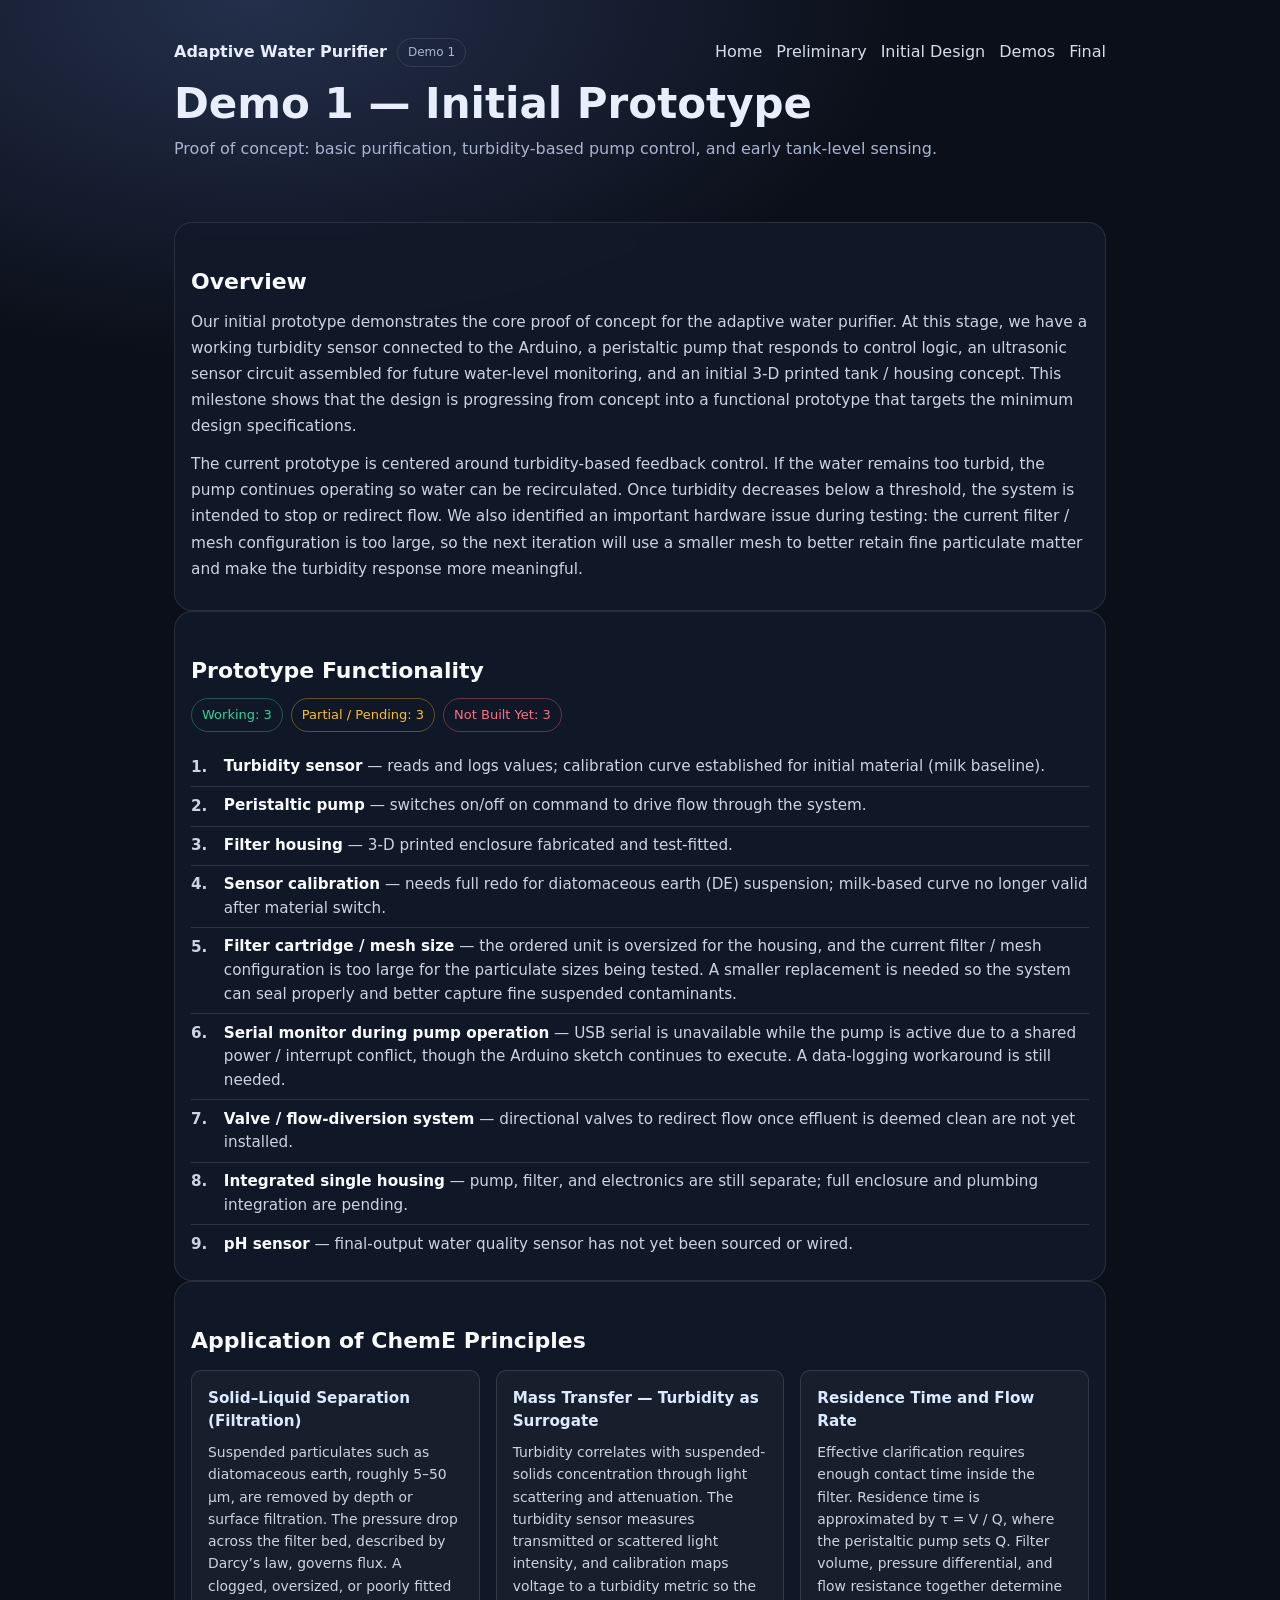
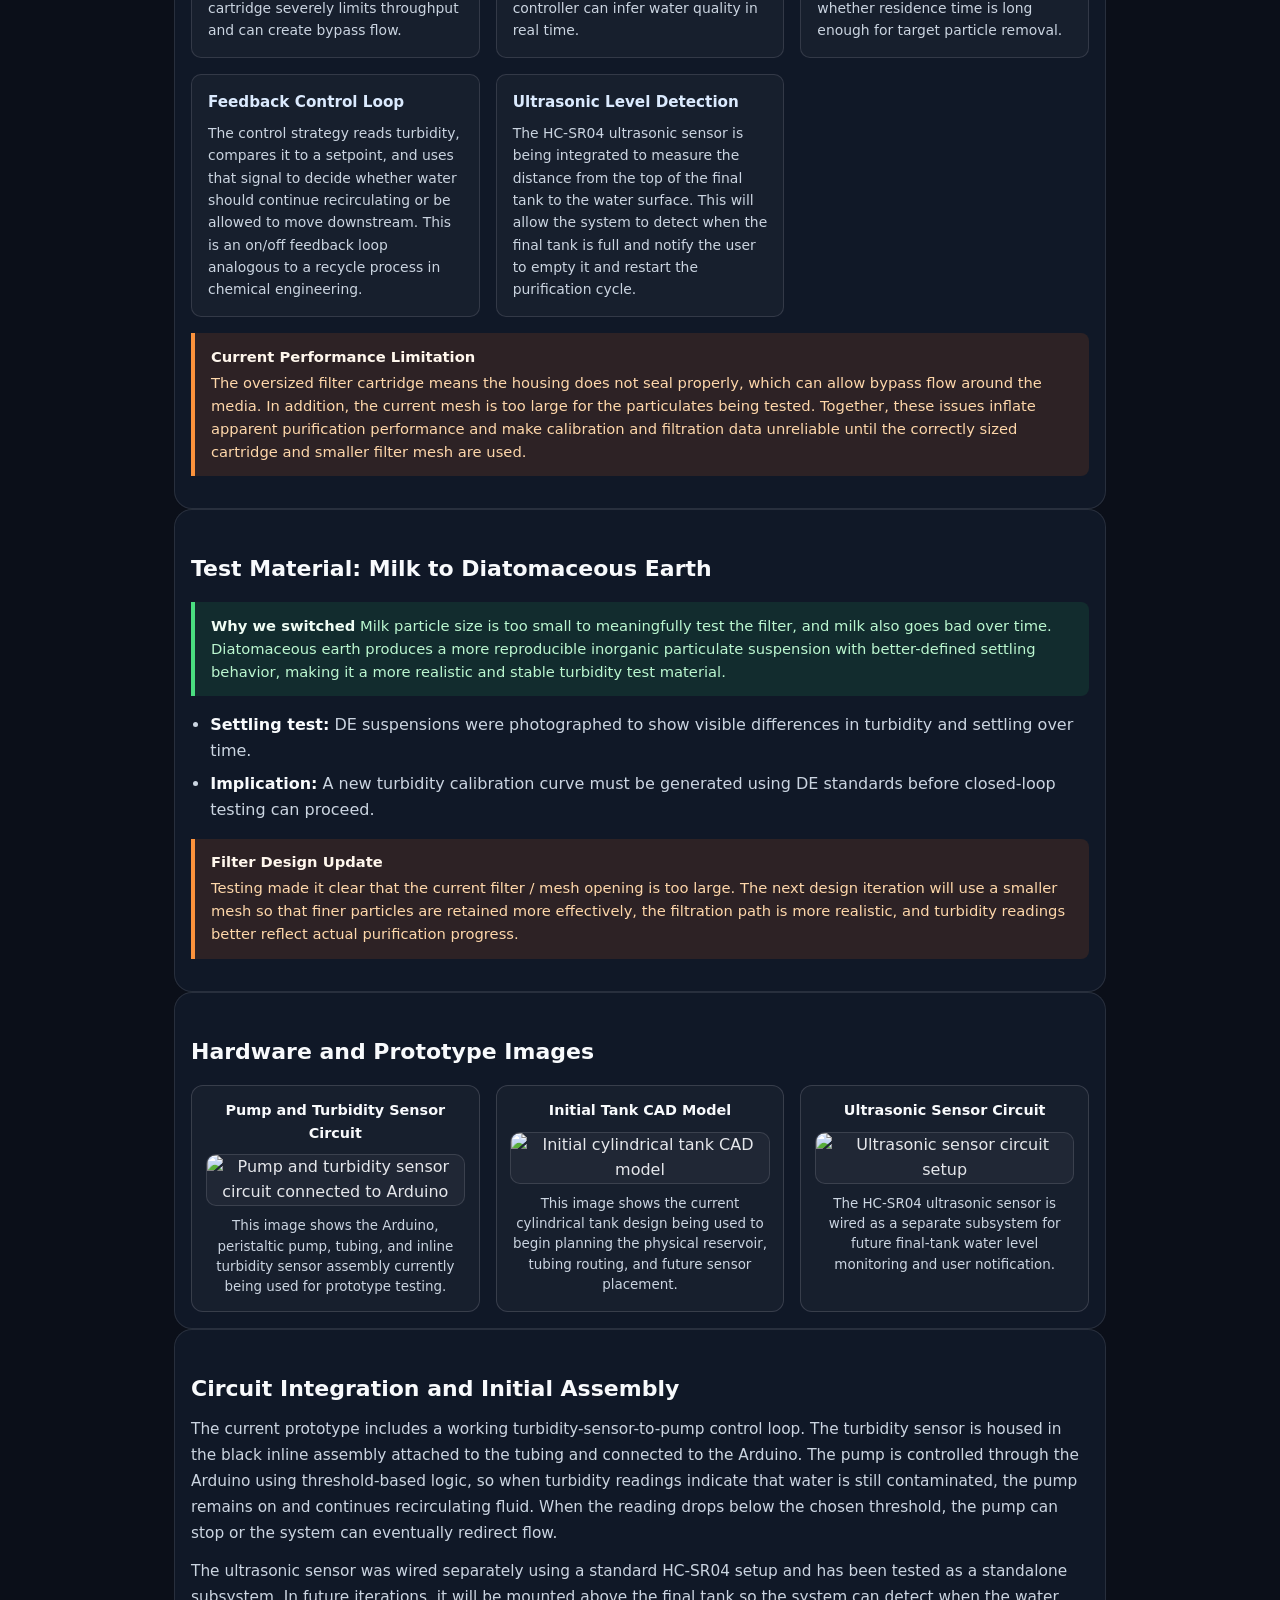
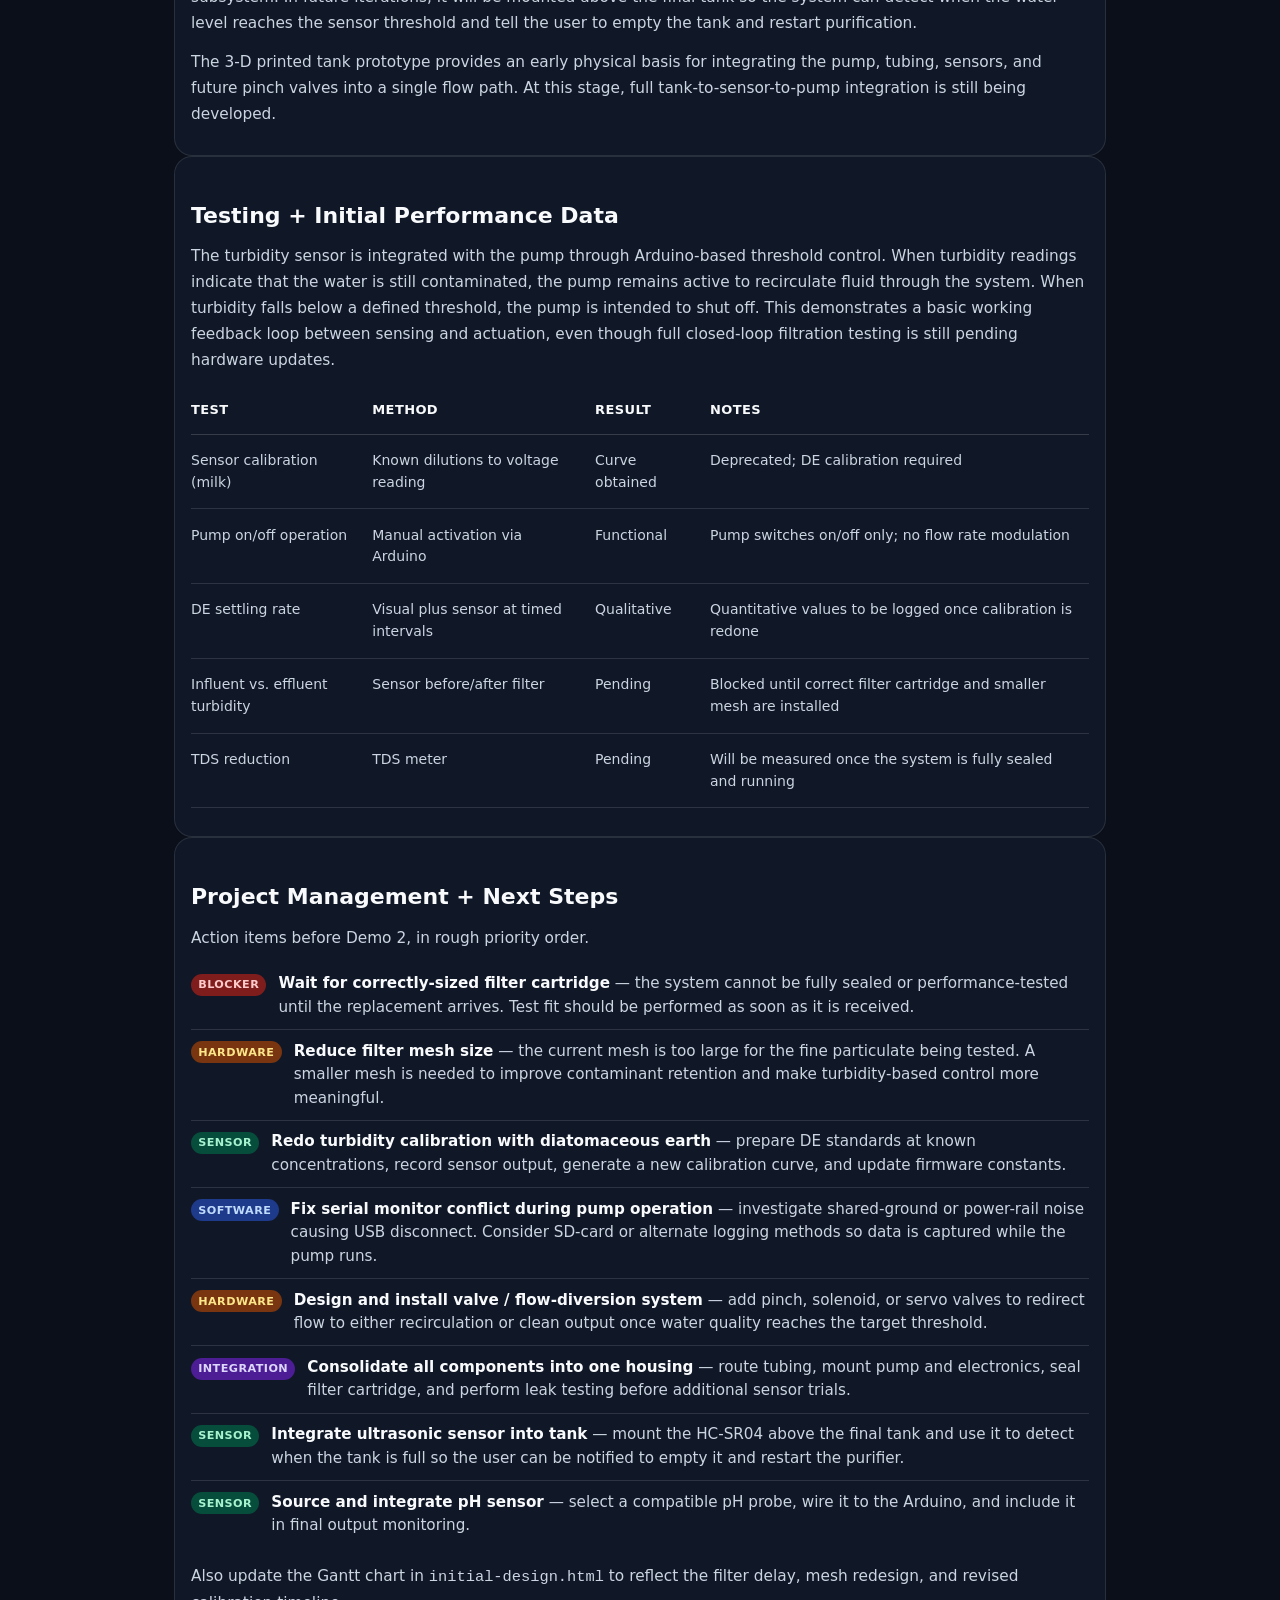
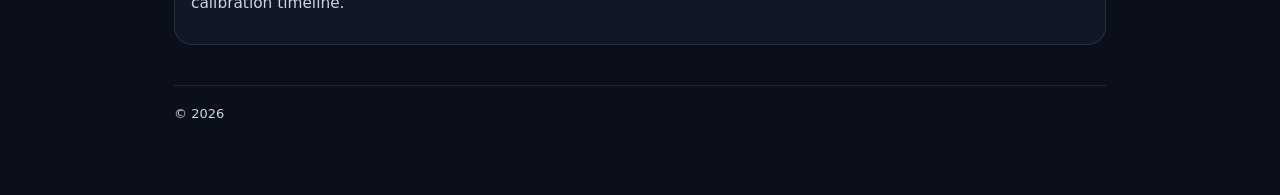
==== commit b94de5cf: "Update demo1.html" ====
--- a/docs/demo1.html
+++ b/docs/demo1.html
@@ -6,47 +6,248 @@
   <title>Demo 1 — Initial Prototype</title>
   <link rel="stylesheet" href="style.css" />
   <style>
-    /* ── Demo 1 page-specific enhancements ── */
-
-    /* Status pill colours already in style.css; extend for inline use */
-    .kpi { display: flex; flex-wrap: wrap; gap: .5rem; margin-bottom: 1rem; }
-
-    /* Progress checklist */
-    .checklist { list-style: none; padding: 0; margin: 0; }
-    .checklist li { display: flex; align-items: flex-start; gap: .6rem; padding: .35rem 0; border-bottom: 1px solid var(--border, #e5e7eb); font-size: .95rem; }
-    .checklist li:last-child { border-bottom: none; }
-    .checklist .icon { font-size: 1.1rem; flex-shrink: 0; margin-top: .05rem; }
-
-    /* Next-steps with priority tags */
-    .steps { list-style: none; padding: 0; margin: 0; }
-    .steps li { display: flex; align-items: flex-start; gap: .7rem; padding: .5rem 0; border-bottom: 1px solid var(--border, #e5e7eb); }
-    .steps li:last-child { border-bottom: none; }
-    .steps .step-label { flex: 1; font-size: .95rem; }
-    .tag { font-size: .7rem; font-weight: 700; letter-spacing: .04em; text-transform: uppercase; padding: .15rem .45rem; border-radius: 999px; flex-shrink: 0; }
-    .tag.blocker  { background: #fee2e2; color: #b91c1c; }
-    .tag.hardware { background: #fef9c3; color: #854d0e; }
-    .tag.software { background: #dbeafe; color: #1d4ed8; }
-    .tag.integration { background: #ede9fe; color: #6d28d9; }
-    .tag.sensor { background: #d1fae5; color: #065f46; }
-
-    /* Image placeholder grid */
-    .media-grid { display: grid; grid-template-columns: repeat(auto-fit, minmax(200px, 1fr)); gap: 1rem; margin-top: 1rem; }
-    .media-slot { border: 2px dashed var(--border, #d1d5db); border-radius: 8px; aspect-ratio: 4/3; display: flex; flex-direction: column; align-items: center; justify-content: center; gap: .4rem; color: #9ca3af; font-size: .8rem; text-align: center; padding: 1rem; background: #f9fafb; }
-    .media-slot .media-icon { font-size: 1.8rem; }
-    .media-slot code { font-size: .72rem; background: #f3f4f6; padding: .1rem .3rem; border-radius: 4px; color: #6b7280; word-break: break-all; }
-
-    /* Callout box */
-    .callout { background: #fff7ed; border-left: 4px solid #f97316; border-radius: 0 8px 8px 0; padding: .75rem 1rem; margin: 1rem 0; font-size: .9rem; color: #7c2d12; }
-    .callout strong { display: block; margin-bottom: .2rem; }
-
-    /* Material switch note */
-    .switch-note { background: #f0fdf4; border-left: 4px solid #22c55e; border-radius: 0 8px 8px 0; padding: .75rem 1rem; margin: 1rem 0; font-size: .9rem; color: #14532d; }
-
-    /* ChemE principle cards */
-    .principle-grid { display: grid; grid-template-columns: repeat(auto-fit, minmax(220px, 1fr)); gap: 1rem; margin-top: .75rem; }
-    .principle-card { background: #f8fafc; border: 1px solid var(--border, #e2e8f0); border-radius: 8px; padding: 1rem; }
-    .principle-card h4 { margin: 0 0 .4rem; font-size: .9rem; color: #1e40af; }
-    .principle-card p  { margin: 0; font-size: .85rem; color: #475569; line-height: 1.5; }
+    /* Page-specific styling for readability on dark / gradient backgrounds */
+
+    .card,
+    .card p,
+    .card li,
+    .card td,
+    .card th,
+    .card span,
+    .card div {
+      color: #e5e7eb;
+    }
+
+    .card h2,
+    .card h3,
+    .card h4,
+    .card strong,
+    table th {
+      color: #f8fafc !important;
+    }
+
+    .subsection-note,
+    .principle-card p,
+    .steps .step-label,
+    .checklist li span,
+    .switch-note,
+    .callout,
+    table td,
+    .plain-list li {
+      color: #cbd5e1 !important;
+    }
+
+    .kpi {
+      display: flex;
+      flex-wrap: wrap;
+      gap: 0.5rem;
+      margin-bottom: 1rem;
+    }
+
+    .checklist {
+      list-style: none;
+      padding: 0;
+      margin: 0;
+    }
+
+    .checklist li {
+      display: flex;
+      align-items: flex-start;
+      gap: 0.65rem;
+      padding: 0.45rem 0;
+      border-bottom: 1px solid rgba(255,255,255,0.12);
+      font-size: 0.95rem;
+      line-height: 1.55;
+    }
+
+    .checklist li:last-child {
+      border-bottom: none;
+    }
+
+    .checklist .icon {
+      width: 1.4rem;
+      flex-shrink: 0;
+      font-weight: 700;
+      color: #f8fafc;
+      margin-top: 0.02rem;
+    }
+
+    .steps {
+      list-style: none;
+      padding: 0;
+      margin: 0;
+    }
+
+    .steps li {
+      display: flex;
+      align-items: flex-start;
+      gap: 0.75rem;
+      padding: 0.6rem 0;
+      border-bottom: 1px solid rgba(255,255,255,0.12);
+    }
+
+    .steps li:last-child {
+      border-bottom: none;
+    }
+
+    .steps .step-label {
+      flex: 1;
+      font-size: 0.95rem;
+      line-height: 1.55;
+    }
+
+    .tag {
+      font-size: 0.7rem;
+      font-weight: 700;
+      letter-spacing: 0.04em;
+      text-transform: uppercase;
+      padding: 0.15rem 0.45rem;
+      border-radius: 999px;
+      flex-shrink: 0;
+      margin-top: 0.1rem;
+    }
+
+    .tag.blocker  { background: #7f1d1d; color: #fecaca; }
+    .tag.hardware { background: #78350f; color: #fde68a; }
+    .tag.software { background: #1e3a8a; color: #bfdbfe; }
+    .tag.integration { background: #4c1d95; color: #ddd6fe; }
+    .tag.sensor { background: #064e3b; color: #a7f3d0; }
+
+    .callout {
+      background: rgba(249,115,22,0.12);
+      border-left: 4px solid #fb923c;
+      border-radius: 0 8px 8px 0;
+      padding: 0.8rem 1rem;
+      margin: 1rem 0;
+      font-size: 0.92rem;
+      color: #fed7aa !important;
+    }
+
+    .callout strong {
+      display: block;
+      margin-bottom: 0.2rem;
+      color: #fff7ed !important;
+    }
+
+    .switch-note {
+      background: rgba(34,197,94,0.12);
+      border-left: 4px solid #4ade80;
+      border-radius: 0 8px 8px 0;
+      padding: 0.8rem 1rem;
+      margin: 1rem 0;
+      font-size: 0.92rem;
+      color: #bbf7d0 !important;
+    }
+
+    .switch-note strong {
+      color: #f0fdf4 !important;
+    }
+
+    .principle-grid {
+      display: grid;
+      grid-template-columns: repeat(auto-fit, minmax(220px, 1fr));
+      gap: 1rem;
+      margin-top: 0.75rem;
+    }
+
+    .principle-card {
+      background: rgba(255,255,255,0.03);
+      border: 1px solid rgba(255,255,255,0.12);
+      border-radius: 10px;
+      padding: 1rem;
+    }
+
+    .principle-card h4 {
+      margin: 0 0 0.45rem;
+      font-size: 0.95rem;
+      color: #dbeafe !important;
+    }
+
+    .principle-card p {
+      margin: 0;
+      font-size: 0.87rem;
+      line-height: 1.6;
+    }
+
+    .subsection-note {
+      font-size: 0.96rem;
+      line-height: 1.7;
+    }
+
+    .plain-list {
+      padding-left: 1.2rem;
+      margin-top: 0.6rem;
+    }
+
+    .plain-list li {
+      margin-bottom: 0.5rem;
+      line-height: 1.6;
+    }
+
+    table {
+      width: 100%;
+      border-collapse: collapse;
+      margin-top: 0.8rem;
+    }
+
+    table thead th {
+      text-align: left;
+      border-bottom: 1px solid rgba(255,255,255,0.16);
+      padding: 0.85rem 1rem 0.85rem 0;
+      color: #f8fafc !important;
+      letter-spacing: 0.03em;
+    }
+
+    table tbody td {
+      border-bottom: 1px solid rgba(255,255,255,0.12);
+      padding: 0.95rem 1rem 0.95rem 0;
+      vertical-align: top;
+      line-height: 1.55;
+    }
+
+    .media-grid {
+      display: grid;
+      grid-template-columns: repeat(auto-fit, minmax(260px, 1fr));
+      gap: 1rem;
+      margin-top: 1rem;
+    }
+
+    .media-slot {
+      border: 1px solid rgba(255,255,255,0.14);
+      border-radius: 12px;
+      padding: 0.85rem;
+      background: rgba(255,255,255,0.03);
+      text-align: center;
+    }
+
+    .media-slot h4 {
+      margin: 0 0 0.65rem;
+      font-size: 0.9rem;
+      color: #f8fafc !important;
+    }
+
+    .media-slot img {
+      width: 100%;
+      max-width: 100%;
+      height: auto;
+      display: block;
+      border-radius: 10px;
+      border: 1px solid rgba(255,255,255,0.12);
+      margin: 0 auto 0.65rem auto;
+      background: rgba(255,255,255,0.04);
+    }
+
+    .media-slot p {
+      margin: 0;
+      font-size: 0.84rem;
+      line-height: 1.5;
+      color: #cbd5e1 !important;
+    }
+
+    .footer div,
+    .footer span {
+      color: #cbd5e1 !important;
+    }
   </style>
 </head>
 <body>
@@ -65,549 +266,157 @@
       </div>
     </nav>
     <h1>Demo 1 — Initial Prototype</h1>
-    <p>Proof of concept: basic purification + sensor feedback + logging.</p>
+    <p>Proof of concept: basic purification, turbidity-based pump control, and early tank-level sensing.</p>
   </header>
 
   <main class="wrap">
 
-    <!-- ── 1. Prototype Status ── -->
+    <div class="card">
+      <h2>Overview</h2>
+      <p class="subsection-note">
+        Our initial prototype demonstrates the core proof of concept for the adaptive water purifier. At this stage, we have a working turbidity sensor connected to the Arduino, a peristaltic pump that responds to control logic, an ultrasonic sensor circuit assembled for future water-level monitoring, and an initial 3-D printed tank / housing concept. This milestone shows that the design is progressing from concept into a functional prototype that targets the minimum design specifications.
+      </p>
+      <p class="subsection-note">
+        The current prototype is centered around turbidity-based feedback control. If the water remains too turbid, the pump continues operating so water can be recirculated. Once turbidity decreases below a threshold, the system is intended to stop or redirect flow. We also identified an important hardware issue during testing: the current filter / mesh configuration is too large, so the next iteration will use a smaller mesh to better retain fine particulate matter and make the turbidity response more meaningful.
+      </p>
+    </div>
+
     <div class="card">
       <h2>Prototype Functionality</h2>
       <div class="kpi">
-        <span class="pill good">✓ Working: 3</span>
-        <span class="pill warn">⚠ Partial / Pending: 3</span>
-        <span class="pill bad">✗ Not Built Yet: 3</span>
+        <span class="pill good">Working: 3</span>
+        <span class="pill warn">Partial / Pending: 3</span>
+        <span class="pill bad">Not Built Yet: 3</span>
       </div>
 
       <ul class="checklist">
-        <!-- Working -->
-        <li><span class="icon">✅</span><span><strong>Turbidity sensor</strong> — reads and logs values; calibration curve established for initial material (milk baseline).</span></li>
-        <li><span class="icon">✅</span><span><strong>Peristaltic pump</strong> — switches on/off on command to drive flow through the system.</span></li>
-        <li><span class="icon">✅</span><span><strong>Filter housing</strong> — 3-D printed enclosure fabricated and test-fitted.</span></li>
-
-        <!-- Partial / Pending -->
-        <li><span class="icon">⚠️</span><span><strong>Sensor calibration</strong> — needs full redo for diatomaceous earth (DE) suspension; milk-based curve no longer valid after material switch.</span></li>
-        <li><span class="icon">⚠️</span><span><strong>Filter cartridge</strong> — ordered unit is oversized for the housing; replacement on order. System cannot run closed-loop until it arrives.</span></li>
-        <li><span class="icon">⚠️</span><span><strong>Serial monitor during pump operation</strong> — USB serial is unavailable while the pump is active (shared power / interrupt conflict), though the Arduino sketch continues to execute. Data logging workaround needed.</span></li>
-
-        <!-- Not built yet -->
-        <li><span class="icon">❌</span><span><strong>Valve / flow-diversion system</strong> — directional valves to redirect flow once effluent is deemed clean are not yet installed.</span></li>
-        <li><span class="icon">❌</span><span><strong>Integrated single housing</strong> — pump, filter, and electronics are separate; full enclosure and plumbing integration pending.</span></li>
-        <li><span class="icon">❌</span><span><strong>pH sensor</strong> — final-output water quality sensor not yet sourced or wired.</span></li>
+        <li><span class="icon">1.</span><span><strong>Turbidity sensor</strong> — reads and logs values; calibration curve established for initial material (milk baseline).</span></li>
+        <li><span class="icon">2.</span><span><strong>Peristaltic pump</strong> — switches on/off on command to drive flow through the system.</span></li>
+        <li><span class="icon">3.</span><span><strong>Filter housing</strong> — 3-D printed enclosure fabricated and test-fitted.</span></li>
+
+        <li><span class="icon">4.</span><span><strong>Sensor calibration</strong> — needs full redo for diatomaceous earth (DE) suspension; milk-based curve no longer valid after material switch.</span></li>
+        <li><span class="icon">5.</span><span><strong>Filter cartridge / mesh size</strong> — the ordered unit is oversized for the housing, and the current filter / mesh configuration is too large for the particulate sizes being tested. A smaller replacement is needed so the system can seal properly and better capture fine suspended contaminants.</span></li>
+        <li><span class="icon">6.</span><span><strong>Serial monitor during pump operation</strong> — USB serial is unavailable while the pump is active due to a shared power / interrupt conflict, though the Arduino sketch continues to execute. A data-logging workaround is still needed.</span></li>
+
+        <li><span class="icon">7.</span><span><strong>Valve / flow-diversion system</strong> — directional valves to redirect flow once effluent is deemed clean are not yet installed.</span></li>
+        <li><span class="icon">8.</span><span><strong>Integrated single housing</strong> — pump, filter, and electronics are still separate; full enclosure and plumbing integration are pending.</span></li>
+        <li><span class="icon">9.</span><span><strong>pH sensor</strong> — final-output water quality sensor has not yet been sourced or wired.</span></li>
       </ul>
     </div>
 
-    <!-- ── 2. ChemE Principles ── -->
     <div class="card">
       <h2>Application of ChemE Principles</h2>
+
       <div class="principle-grid">
         <div class="principle-card">
           <h4>Solid–Liquid Separation (Filtration)</h4>
-          <p>Suspended particulates (diatomaceous earth, ~5–50 µm) are removed by depth or surface filtration. The pressure drop across the filter bed (Darcy's law, ΔP = μQL/kA) governs flux; a clogged or over-sized cartridge severely limits throughput.</p>
-        </div>
+          <p>
+            Suspended particulates such as diatomaceous earth, roughly 5–50 µm, are removed by depth or surface filtration. The pressure drop across the filter bed, described by Darcy’s law, governs flux. A clogged, oversized, or poorly fitted cartridge severely limits throughput and can create bypass flow.
+          </p>
+        </div>
+
         <div class="principle-card">
           <h4>Mass Transfer — Turbidity as Surrogate</h4>
-          <p>Turbidity (NTU) correlates with suspended-solids concentration via Beer–Lambert scattering. The sensor measures transmitted/scattered light intensity; calibration maps voltage to NTU so the controller can infer effluent quality in real time.</p>
-        </div>
+          <p>
+            Turbidity correlates with suspended-solids concentration through light scattering and attenuation. The turbidity sensor measures transmitted or scattered light intensity, and calibration maps voltage to a turbidity metric so the controller can infer water quality in real time.
+          </p>
+        </div>
+
         <div class="principle-card">
-          <h4>Residence Time &amp; Flow Rate</h4>
-          <p>Effective clarification requires sufficient contact time inside the filter (τ = V/Q). The peristaltic pump sets Q; the filter volume V and pressure differential together determine whether τ is long enough for target particle removal.</p>
-        </div>
+          <h4>Residence Time and Flow Rate</h4>
+          <p>
+            Effective clarification requires enough contact time inside the filter. Residence time is approximated by τ = V / Q, where the peristaltic pump sets Q. Filter volume, pressure differential, and flow resistance together determine whether residence time is long enough for target particle removal.
+          </p>
+        </div>
+
         <div class="principle-card">
           <h4>Feedback Control Loop</h4>
-          <p>The designed control strategy reads turbidity, compares to a setpoint, and actuates valves to recirculate or pass water downstream — a classic proportional on/off control analogous to a CSTR with recycle.</p>
+          <p>
+            The control strategy reads turbidity, compares it to a setpoint, and uses that signal to decide whether water should continue recirculating or be allowed to move downstream. This is an on/off feedback loop analogous to a recycle process in chemical engineering.
+          </p>
+        </div>
+
+        <div class="principle-card">
+          <h4>Ultrasonic Level Detection</h4>
+          <p>
+            The HC-SR04 ultrasonic sensor is being integrated to measure the distance from the top of the final tank to the water surface. This will allow the system to detect when the final tank is full and notify the user to empty it and restart the purification cycle.
+          </p>
         </div>
       </div>
 
       <div class="callout">
         <strong>Current Performance Limitation</strong>
-        The oversized filter cartridge means the housing does not seal properly, allowing bypass flow around the media. This artificially inflates apparent turbidity removal efficiency and makes calibration data unreliable until the correctly-sized cartridge arrives.
-      </div>
-    </div>
-
-    <!-- ── 3. Material Switch ── -->
-    <div class="card">
-      <h2>Test Material: Milk → Diatomaceous Earth</h2>
+        The oversized filter cartridge means the housing does not seal properly, which can allow bypass flow around the media. In addition, the current mesh is too large for the particulates being tested. Together, these issues inflate apparent purification performance and make calibration and filtration data unreliable until the correctly sized cartridge and smaller filter mesh are used.
+      </div>
+    </div>
+
+    <div class="card">
+      <h2>Test Material: Milk to Diatomaceous Earth</h2>
+
       <div class="switch-note">
-        <strong>Why we switched</strong> — Milk particle size is too small to meaningfully test the filter, and milk goes bad. Diatomaceous earth (DE) produces a more reproducible, inorganic particulate suspension with well-characterised settling behaviour, making it a better calibration standard.
-      </div>
-      <ul>
-        <li><strong>Settling test:</strong> DE suspensions were photographed to show visible differences in turbidity and how quickly the suspension settles over time.</li>
-        <li><strong>Implication:</strong> A new turbidity calibration curve must be generated using DE standards before closed-loop testing can proceed.</li>
-      </ul>
-
-      <h3 style="margin-top:1.2rem; font-size:1rem;">Hardware &amp; Calibration</h3>
-      <p style="font-size:.85rem; color:#6b7280;">Add your files to <code>docs/assets/plots/</code> and replace the placeholders below with <code>&lt;img&gt;</code> tags.</p>
-      <div class="media-grid">
-        <div class="media-slot">
-          <span class="media-icon">📈</span>
-          <span>Sensor Calibration Plot</span>
-          <code>plots/sensor-calibration.png</code>
-        </div>
-        <div class="media-slot">
-          <span class="media-icon">📡</span>
-          <span>Turbidity Sensor</span>
-          <code>plots/sensor.jpg</code>
-        </div>
-        <div class="media-slot">
-          <span class="media-icon">⚙️</span>
-          <span>Pump &amp; Filter Housing</span>
-          <code>plots/pump-housing.jpg</code>
-        </div>
-        <div class="media-slot">
-          <span class="media-icon">🧪</span>
-          <span>Turbidity — Unsettled vs. Settled</span>
-          <code>plots/turbidity-comparison.jpg</code>
-        </div>
-        <div class="media-slot">
-          <span class="media-icon">🧪</span>
-          <span>Turbidity — Before vs. After Filter</span>
-          <code>plots/turbidity-before-after.jpg</code>
-        </div>
-      </div>
-    </div>
-
-    <!-- ── 4. Performance Data ── -->
-    <div class="card">
-      <h2>Testing + Initial Performance Data</h2>
-      <table>
-        <thead>
-          <tr><th>Test</th><th>Method</th><th>Result</th><th>Notes</th></tr>
-        </thead>
-        <tbody>
-          <tr>
-            <td>Sensor calibration (milk)</td>
-            <td>Known dilutions → voltage reading</td>
-            <td>Curve obtained</td>
-            <td>Deprecated; DE calibration required</td>
-          </tr>
-          <tr>
-            <td>Pump on/off operation</td>
-            <td>Manual activation via Arduino</td>
-            <td>✓ Functional</td>
-            <td>Pump switches on/off only; no flow rate modulation</td>
-          </tr>
-          <tr>
-            <td>DE settling rate</td>
-            <td>Visual + sensor at timed intervals</td>
-            <td>Qualitative ✓</td>
-            <td>Quantitative NTU values to be logged once calibration is redone</td>
-          </tr>
-          <tr>
-            <td>Influent vs. effluent turbidity</td>
-            <td>Sensor before/after filter</td>
-            <td>Pending</td>
-            <td>Blocked until correct filter cartridge arrives</td>
-          </tr>
-          <tr>
-            <td>TDS reduction</td>
-            <td>TDS meter</td>
-            <td>Pending</td>
-            <td>Will measure once system is sealed</td>
-          </tr>
-        </tbody>
-      </table>
-    </div>
-
-    <!-- ── 5. Next Steps ── -->
-    <div class="card">
-      <h2>Project Management + Next Steps</h2>
-      <p style="font-size:.85rem; color:#6b7280; margin-bottom:.75rem;">Action items before Demo 2, in rough priority order.</p>
-      <ul class="steps">
-        <li>
-          <span class="tag blocker">Blocker</span>
-          <span class="step-label"><strong>Wait for correctly-sized filter cartridge</strong> — system cannot be sealed or performance-tested until the replacement arrives. Track shipping and test fit immediately on receipt.</span>
-        </li>
-        <li>
-          <span class="tag sensor">Sensor</span>
-          <span class="step-label"><strong>Redo turbidity calibration with diatomaceous earth</strong> — prepare DE standards at known concentrations (e.g. 0, 5, 10, 25, 50, 100 NTU equivalents), record sensor voltage, generate a new calibration curve, and update firmware constants.</span>
-        </li>
-        <li>
-          <span class="tag software">Software</span>
-          <span class="step-label"><strong>Fix serial monitor conflict during pump operation</strong> — investigate shared-ground / power-rail noise causing USB disconnect. Consider using SD card logging or Bluetooth serial as a workaround so data is captured while the pump runs.</span>
-        </li>
-        <li>
-          <span class="tag hardware">Hardware</span>
-          <span class="step-label"><strong>Design and install valve/flow-diversion system</strong> — add solenoid or servo valves to redirect flow to "clean" output vs. recirculation line based on turbidity setpoint. Draft valve placement into housing CAD.</span>
-        </li>
-        <li>
-          <span class="tag integration">Integration</span>
-          <span class="step-label"><strong>Consolidate all components into one housing</strong> — route tubing, mount pump and electronics, seal filter cartridge, and label I/O ports. Perform leak test before sensor testing.</span>
-        </li>
-        <li>
-          <span class="tag sensor">Sensor</span>
-          <span class="step-label"><strong>Source and integrate pH sensor</strong> — select a compatible analog/I2C pH probe, wire to Arduino, write firmware for reading + threshold logic, and include in final output monitoring.</span>
-        </li>
-      </ul>
-
-      <p style="margin-top:1rem; font-size:.85rem; color:#6b7280;">⚠️ Also update the Gantt chart in <code>initial-design.html</code> to reflect the filter delay and revised calibration timeline.</p>
-    </div>
-
-    <!doctype html>
-<html lang="en">
-<head>
-  <meta charset="UTF-8" />
-  <meta name="viewport" content="width=device-width, initial-scale=1.0" />
-  <title>Demo 1 — Initial Prototype</title>
-  <link rel="stylesheet" href="style.css" />
-  <style>
-    /* Demo 1 page-specific enhancements */
-    .kpi { display: flex; flex-wrap: wrap; gap: .5rem; margin-bottom: 1rem; }
-
-    .checklist { list-style: none; padding: 0; margin: 0; }
-    .checklist li {
-      display: flex;
-      align-items: flex-start;
-      gap: .6rem;
-      padding: .35rem 0;
-      border-bottom: 1px solid var(--border, #e5e7eb);
-      font-size: .95rem;
-    }
-    .checklist li:last-child { border-bottom: none; }
-    .checklist .icon { font-size: 1.1rem; flex-shrink: 0; margin-top: .05rem; }
-
-    .steps { list-style: none; padding: 0; margin: 0; }
-    .steps li {
-      display: flex;
-      align-items: flex-start;
-      gap: .7rem;
-      padding: .5rem 0;
-      border-bottom: 1px solid var(--border, #e5e7eb);
-    }
-    .steps li:last-child { border-bottom: none; }
-    .steps .step-label { flex: 1; font-size: .95rem; }
-
-    .tag {
-      font-size: .7rem;
-      font-weight: 700;
-      letter-spacing: .04em;
-      text-transform: uppercase;
-      padding: .15rem .45rem;
-      border-radius: 999px;
-      flex-shrink: 0;
-    }
-    .tag.blocker  { background: #fee2e2; color: #b91c1c; }
-    .tag.hardware { background: #fef9c3; color: #854d0e; }
-    .tag.software { background: #dbeafe; color: #1d4ed8; }
-    .tag.integration { background: #ede9fe; color: #6d28d9; }
-    .tag.sensor { background: #d1fae5; color: #065f46; }
-
-    .media-grid {
-      display: grid;
-      grid-template-columns: repeat(auto-fit, minmax(220px, 1fr));
-      gap: 1rem;
-      margin-top: 1rem;
-    }
-
-    .media-slot {
-      border: 1px solid var(--border, #d1d5db);
-      border-radius: 10px;
-      padding: .75rem;
-      background: #f9fafb;
-      text-align: center;
-      color: #374151;
-      font-size: .85rem;
-    }
-
-    .media-slot img {
-      width: 100%;
-      height: auto;
-      border-radius: 8px;
-      margin-bottom: .55rem;
-      object-fit: cover;
-    }
-
-    .media-slot .media-icon {
-      font-size: 1.8rem;
-      display: block;
-      margin-bottom: .4rem;
-    }
-
-    .media-slot code {
-      font-size: .72rem;
-      background: #f3f4f6;
-      padding: .1rem .3rem;
-      border-radius: 4px;
-      color: #6b7280;
-      word-break: break-all;
-      display: inline-block;
-      margin-top: .35rem;
-    }
-
-    .callout {
-      background: #fff7ed;
-      border-left: 4px solid #f97316;
-      border-radius: 0 8px 8px 0;
-      padding: .75rem 1rem;
-      margin: 1rem 0;
-      font-size: .9rem;
-      color: #7c2d12;
-    }
-    .callout strong { display: block; margin-bottom: .2rem; }
-
-    .switch-note {
-      background: #f0fdf4;
-      border-left: 4px solid #22c55e;
-      border-radius: 0 8px 8px 0;
-      padding: .75rem 1rem;
-      margin: 1rem 0;
-      font-size: .9rem;
-      color: #14532d;
-    }
-
-    .principle-grid {
-      display: grid;
-      grid-template-columns: repeat(auto-fit, minmax(220px, 1fr));
-      gap: 1rem;
-      margin-top: .75rem;
-    }
-    .principle-card {
-      background: #f8fafc;
-      border: 1px solid var(--border, #e2e8f0);
-      border-radius: 8px;
-      padding: 1rem;
-    }
-    .principle-card h4 {
-      margin: 0 0 .4rem;
-      font-size: .9rem;
-      color: #1e40af;
-    }
-    .principle-card p {
-      margin: 0;
-      font-size: .85rem;
-      color: #475569;
-      line-height: 1.5;
-    }
-
-    .subsection-note {
-      font-size: .9rem;
-      color: #374151;
-      line-height: 1.6;
-    }
-  </style>
-</head>
-<body>
-  <header class="wrap">
-    <nav>
-      <div class="brand">
-        <strong>Adaptive Water Purifier</strong>
-        <span class="badge">Demo 1</span>
-      </div>
-      <div class="navlinks">
-        <a data-nav href="index.html">Home</a>
-        <a data-nav href="preliminary.html">Preliminary</a>
-        <a data-nav href="initial-design.html">Initial Design</a>
-        <a data-nav href="demos.html">Demos</a>
-        <a data-nav href="final.html">Final</a>
-      </div>
-    </nav>
-    <h1>Demo 1 — Initial Prototype</h1>
-    <p>Proof of concept: basic purification, turbidity-based pump control, and early tank-level sensing.</p>
-  </header>
-
-  <main class="wrap">
-
-    <!-- 1. Overview -->
-    <div class="card">
-      <h2>Overview</h2>
-      <p class="subsection-note">
-        Our initial prototype demonstrates the core proof of concept for the adaptive water purifier.
-        At this stage, we have a working turbidity sensor connected to the Arduino, a peristaltic pump
-        that responds to control logic, an ultrasonic sensor circuit assembled for future water-level
-        monitoring, and an initial 3-D printed tank / housing concept. This milestone shows that the
-        design is progressing from concept into a functional prototype that targets the minimum design
-        specifications.
-      </p>
-      <p class="subsection-note">
-        The current prototype is centered around turbidity-based feedback control. If the water remains
-        too turbid, the pump continues operating so water can be recirculated. Once turbidity decreases
-        below a threshold, the system is intended to stop or redirect flow. We also identified an important
-        hardware issue during testing: the current filter / mesh configuration is too large, so the next
-        iteration will use a smaller mesh to better retain fine particulate matter and make the turbidity
-        response more meaningful.
-      </p>
-    </div>
-
-    <!-- 2. Prototype Status -->
-    <div class="card">
-      <h2>Prototype Functionality</h2>
-      <div class="kpi">
-        <span class="pill good">✓ Working: 3</span>
-        <span class="pill warn">⚠ Partial / Pending: 3</span>
-        <span class="pill bad">✗ Not Built Yet: 3</span>
-      </div>
-
-      <ul class="checklist">
-        <li><span class="icon">✅</span><span><strong>Turbidity sensor</strong> — reads and logs values; calibration curve established for initial material (milk baseline).</span></li>
-        <li><span class="icon">✅</span><span><strong>Peristaltic pump</strong> — switches on/off on command to drive flow through the system.</span></li>
-        <li><span class="icon">✅</span><span><strong>Filter housing</strong> — 3-D printed enclosure fabricated and test-fitted.</span></li>
-
-        <li><span class="icon">⚠️</span><span><strong>Sensor calibration</strong> — needs full redo for diatomaceous earth (DE) suspension; milk-based curve no longer valid after material switch.</span></li>
-        <li><span class="icon">⚠️</span><span><strong>Filter cartridge / mesh size</strong> — current ordered unit is oversized for the housing, and the existing filter / mesh configuration is too large for the particulate sizes being tested. A smaller replacement is needed so the system can seal properly and better capture fine suspended contaminants.</span></li>
-        <li><span class="icon">⚠️</span><span><strong>Serial monitor during pump operation</strong> — USB serial is unavailable while the pump is active (shared power / interrupt conflict), though the Arduino sketch continues to execute. A data-logging workaround is still needed.</span></li>
-
-        <li><span class="icon">❌</span><span><strong>Valve / flow-diversion system</strong> — directional valves to redirect flow once effluent is deemed clean are not yet installed.</span></li>
-        <li><span class="icon">❌</span><span><strong>Integrated single housing</strong> — pump, filter, and electronics are still separate; full enclosure and plumbing integration are pending.</span></li>
-        <li><span class="icon">❌</span><span><strong>pH sensor</strong> — final-output water quality sensor has not yet been sourced or wired.</span></li>
-      </ul>
-    </div>
-
-    <!-- 3. ChemE Principles -->
-    <div class="card">
-      <h2>Application of ChemE Principles</h2>
-
-      <div class="principle-grid">
-        <div class="principle-card">
-          <h4>Solid–Liquid Separation (Filtration)</h4>
-          <p>
-            Suspended particulates such as diatomaceous earth (~5–50 µm) are removed by depth or surface filtration.
-            The pressure drop across the filter bed, described by Darcy’s law (ΔP = μQL / kA), governs flux. A clogged,
-            oversized, or poorly fitted cartridge severely limits throughput and can create bypass flow.
-          </p>
-        </div>
-
-        <div class="principle-card">
-          <h4>Mass Transfer — Turbidity as Surrogate</h4>
-          <p>
-            Turbidity correlates with suspended-solids concentration through light scattering / attenuation. The turbidity
-            sensor measures transmitted or scattered light intensity, and calibration maps voltage to a turbidity metric
-            so the controller can infer water quality in real time.
-          </p>
-        </div>
-
-        <div class="principle-card">
-          <h4>Residence Time &amp; Flow Rate</h4>
-          <p>
-            Effective clarification requires enough contact time inside the filter. Residence time is approximated by
-            τ = V / Q, where the peristaltic pump sets Q. Filter volume, pressure differential, and flow resistance
-            together determine whether residence time is long enough for target particle removal.
-          </p>
-        </div>
-
-        <div class="principle-card">
-          <h4>Feedback Control Loop</h4>
-          <p>
-            The control strategy reads turbidity, compares it to a setpoint, and uses that signal to decide whether water
-            should continue recirculating or be allowed to move downstream. This is an on/off feedback loop analogous to
-            a recycle process in chemical engineering.
-          </p>
-        </div>
-
-        <div class="principle-card">
-          <h4>Ultrasonic Level Detection</h4>
-          <p>
-            The HC-SR04 ultrasonic sensor is being integrated to measure the distance from the top of the final tank to
-            the water surface. This will allow the system to detect when the final tank is full and notify the user to
-            empty it and restart the purification cycle.
-          </p>
-        </div>
-      </div>
-
-      <div class="callout">
-        <strong>Current Performance Limitation</strong>
-        The oversized filter cartridge means the housing does not seal properly, which can allow bypass flow around the
-        media. In addition, the current mesh is too large for the particulates being tested. Together, these issues
-        inflate apparent purification performance and make calibration and filtration data unreliable until the correctly
-        sized cartridge and smaller filter mesh are used.
-      </div>
-    </div>
-
-    <!-- 4. Material Switch -->
-    <div class="card">
-      <h2>Test Material: Milk → Diatomaceous Earth</h2>
-
-      <div class="switch-note">
-        <strong>Why we switched</strong> — Milk particle size is too small to meaningfully test the filter, and milk
-        also goes bad over time. Diatomaceous earth (DE) produces a more reproducible inorganic particulate suspension
-        with better-defined settling behavior, making it a more realistic and stable turbidity test material.
-      </div>
-
-      <ul>
+        <strong>Why we switched</strong>
+        Milk particle size is too small to meaningfully test the filter, and milk also goes bad over time. Diatomaceous earth produces a more reproducible inorganic particulate suspension with better-defined settling behavior, making it a more realistic and stable turbidity test material.
+      </div>
+
+      <ul class="plain-list">
         <li><strong>Settling test:</strong> DE suspensions were photographed to show visible differences in turbidity and settling over time.</li>
         <li><strong>Implication:</strong> A new turbidity calibration curve must be generated using DE standards before closed-loop testing can proceed.</li>
       </ul>
 
       <div class="callout">
         <strong>Filter Design Update</strong>
-        Testing made it clear that the current filter / mesh opening is too large. The next design iteration will use a
-        smaller mesh so that finer particles are retained more effectively, the filtration path is more realistic, and
-        turbidity readings better reflect actual purification progress.
-      </div>
-
-      <h3 style="margin-top:1.2rem; font-size:1rem;">Hardware &amp; Calibration</h3>
-      <p style="font-size:.85rem; color:#6b7280;">
-        Add files to <code>docs/assets/plots/</code> if needed and replace / update image paths below based on your repo structure.
-      </p>
+        Testing made it clear that the current filter / mesh opening is too large. The next design iteration will use a smaller mesh so that finer particles are retained more effectively, the filtration path is more realistic, and turbidity readings better reflect actual purification progress.
+      </div>
+    </div>
+
+    <div class="card">
+      <h2>Hardware and Prototype Images</h2>
 
       <div class="media-grid">
         <div class="media-slot">
-          <img src="Screen Shot 2026-03-26 at 1.20.02 PM.png" alt="Pump and turbidity sensor circuit" />
-          <span>Pump + Turbidity Sensor Circuit</span>
+          <h4>Pump and Turbidity Sensor Circuit</h4>
+          <img src="Screen%20Shot%202026-03-26%20at%201.20.02%20PM.png" alt="Pump and turbidity sensor circuit connected to Arduino" />
+          <p>
+            This image shows the Arduino, peristaltic pump, tubing, and inline turbidity sensor assembly currently being used for prototype testing.
+          </p>
         </div>
 
         <div class="media-slot">
-          <img src="Screen Shot 2026-03-26 at 1.28.00 PM.png" alt="Initial tank CAD / 3D printed tank concept" />
-          <span>Initial Tank CAD / Printed Geometry</span>
+          <h4>Initial Tank CAD Model</h4>
+          <img src="Screen%20Shot%202026-03-26%20at%201.28.00%20PM.png" alt="Initial cylindrical tank CAD model" />
+          <p>
+            This image shows the current cylindrical tank design being used to begin planning the physical reservoir, tubing routing, and future sensor placement.
+          </p>
         </div>
 
         <div class="media-slot">
-          <span class="media-icon">📡</span>
-          <span>Ultrasonic Sensor Circuit</span>
-          <code>HC-SR04 Arduino setup</code>
-        </div>
-
-        <div class="media-slot">
-          <span class="media-icon">📈</span>
-          <span>Sensor Calibration Plot</span>
-          <code>plots/sensor-calibration.png</code>
-        </div>
-
-        <div class="media-slot">
-          <span class="media-icon">🧪</span>
-          <span>Turbidity — Unsettled vs. Settled</span>
-          <code>plots/turbidity-comparison.jpg</code>
-        </div>
-
-        <div class="media-slot">
-          <span class="media-icon">🧪</span>
-          <span>Turbidity — Before vs. After Filter</span>
-          <code>plots/turbidity-before-after.jpg</code>
-        </div>
-      </div>
-    </div>
-
-    <!-- 5. Circuit / Assembly -->
+          <h4>Ultrasonic Sensor Circuit</h4>
+          <img src="Screen%20Shot%202026-03-26%20at%203.21.30%20PM.png" alt="Ultrasonic sensor circuit setup" />
+          <p>
+            The HC-SR04 ultrasonic sensor is wired as a separate subsystem for future final-tank water level monitoring and user notification.
+          </p>
+        </div>
+      </div>
+    </div>
+
     <div class="card">
       <h2>Circuit Integration and Initial Assembly</h2>
       <p class="subsection-note">
-        The current prototype includes a working turbidity-sensor-to-pump control loop. The turbidity sensor is housed
-        in the black inline assembly attached to the tubing and connected to the Arduino. The pump is controlled through
-        the Arduino using threshold-based logic, so when turbidity readings indicate that water is still contaminated,
-        the pump remains on and continues recirculating fluid. When the reading drops below the chosen threshold, the
-        pump can stop or the system can eventually redirect flow.
-      </p>
-      <p class="subsection-note">
-        The ultrasonic sensor was wired separately using a standard HC-SR04 setup and has been tested as a standalone
-        subsystem. In future iterations, it will be mounted above the final tank so the system can detect when the water
-        level reaches the sensor threshold and tell the user to empty the tank and restart purification.
-      </p>
-      <p class="subsection-note">
-        The 3-D printed tank prototype provides an early physical basis for integrating the pump, tubing, sensors, and
-        future pinch valves into a single flow path. At this stage, full tank-to-sensor-to-pump integration is still
-        being developed.
-      </p>
-    </div>
-
-    <!-- 6. Performance Data -->
+        The current prototype includes a working turbidity-sensor-to-pump control loop. The turbidity sensor is housed in the black inline assembly attached to the tubing and connected to the Arduino. The pump is controlled through the Arduino using threshold-based logic, so when turbidity readings indicate that water is still contaminated, the pump remains on and continues recirculating fluid. When the reading drops below the chosen threshold, the pump can stop or the system can eventually redirect flow.
+      </p>
+      <p class="subsection-note">
+        The ultrasonic sensor was wired separately using a standard HC-SR04 setup and has been tested as a standalone subsystem. In future iterations, it will be mounted above the final tank so the system can detect when the water level reaches the sensor threshold and tell the user to empty the tank and restart purification.
+      </p>
+      <p class="subsection-note">
+        The 3-D printed tank prototype provides an early physical basis for integrating the pump, tubing, sensors, and future pinch valves into a single flow path. At this stage, full tank-to-sensor-to-pump integration is still being developed.
+      </p>
+    </div>
+
     <div class="card">
       <h2>Testing + Initial Performance Data</h2>
 
-      <p style="font-size:.9rem; color:#374151; margin-bottom:.85rem;">
-        The turbidity sensor is integrated with the pump through Arduino-based threshold control. When turbidity readings
-        indicate that the water is still contaminated, the pump remains active to recirculate fluid through the system.
-        When turbidity falls below a defined threshold, the pump is intended to shut off. This demonstrates a basic
-        working feedback loop between sensing and actuation, even though full closed-loop filtration testing is still
-        pending hardware updates.
+      <p class="subsection-note">
+        The turbidity sensor is integrated with the pump through Arduino-based threshold control. When turbidity readings indicate that the water is still contaminated, the pump remains active to recirculate fluid through the system. When turbidity falls below a defined threshold, the pump is intended to shut off. This demonstrates a basic working feedback loop between sensing and actuation, even though full closed-loop filtration testing is still pending hardware updates.
       </p>
 
       <table>
@@ -622,20 +431,20 @@
         <tbody>
           <tr>
             <td>Sensor calibration (milk)</td>
-            <td>Known dilutions → voltage reading</td>
+            <td>Known dilutions to voltage reading</td>
             <td>Curve obtained</td>
             <td>Deprecated; DE calibration required</td>
           </tr>
           <tr>
             <td>Pump on/off operation</td>
             <td>Manual activation via Arduino</td>
-            <td>✓ Functional</td>
+            <td>Functional</td>
             <td>Pump switches on/off only; no flow rate modulation</td>
           </tr>
           <tr>
             <td>DE settling rate</td>
-            <td>Visual + sensor at timed intervals</td>
-            <td>Qualitative ✓</td>
+            <td>Visual plus sensor at timed intervals</td>
+            <td>Qualitative</td>
             <td>Quantitative values to be logged once calibration is redone</td>
           </tr>
           <tr>
@@ -654,10 +463,9 @@
       </table>
     </div>
 
-    <!-- 7. Next Steps -->
     <div class="card">
       <h2>Project Management + Next Steps</h2>
-      <p style="font-size:.85rem; color:#6b7280; margin-bottom:.75rem;">
+      <p class="subsection-note">
         Action items before Demo 2, in rough priority order.
       </p>
 
@@ -665,71 +473,62 @@
         <li>
           <span class="tag blocker">Blocker</span>
           <span class="step-label">
-            <strong>Wait for correctly-sized filter cartridge</strong> — the system cannot be fully sealed or
-            performance-tested until the replacement arrives. Test fit should be performed as soon as it is received.
+            <strong>Wait for correctly-sized filter cartridge</strong> — the system cannot be fully sealed or performance-tested until the replacement arrives. Test fit should be performed as soon as it is received.
           </span>
         </li>
 
         <li>
           <span class="tag hardware">Hardware</span>
           <span class="step-label">
-            <strong>Reduce filter mesh size</strong> — the current mesh is too large for the fine particulate being
-            tested. A smaller mesh is needed to improve contaminant retention and make turbidity-based control more meaningful.
+            <strong>Reduce filter mesh size</strong> — the current mesh is too large for the fine particulate being tested. A smaller mesh is needed to improve contaminant retention and make turbidity-based control more meaningful.
           </span>
         </li>
 
         <li>
           <span class="tag sensor">Sensor</span>
           <span class="step-label">
-            <strong>Redo turbidity calibration with diatomaceous earth</strong> — prepare DE standards at known
-            concentrations, record sensor output, generate a new calibration curve, and update firmware constants.
+            <strong>Redo turbidity calibration with diatomaceous earth</strong> — prepare DE standards at known concentrations, record sensor output, generate a new calibration curve, and update firmware constants.
           </span>
         </li>
 
         <li>
           <span class="tag software">Software</span>
           <span class="step-label">
-            <strong>Fix serial monitor conflict during pump operation</strong> — investigate shared-ground or power-rail
-            noise causing USB disconnect. Consider SD-card or alternate logging methods so data is captured while the pump runs.
+            <strong>Fix serial monitor conflict during pump operation</strong> — investigate shared-ground or power-rail noise causing USB disconnect. Consider SD-card or alternate logging methods so data is captured while the pump runs.
           </span>
         </li>
 
         <li>
           <span class="tag hardware">Hardware</span>
           <span class="step-label">
-            <strong>Design and install valve / flow-diversion system</strong> — add pinch, solenoid, or servo valves to
-            redirect flow to either recirculation or clean output once water quality reaches the target threshold.
+            <strong>Design and install valve / flow-diversion system</strong> — add pinch, solenoid, or servo valves to redirect flow to either recirculation or clean output once water quality reaches the target threshold.
           </span>
         </li>
 
         <li>
           <span class="tag integration">Integration</span>
           <span class="step-label">
-            <strong>Consolidate all components into one housing</strong> — route tubing, mount pump and electronics,
-            seal filter cartridge, and perform leak testing before additional sensor trials.
+            <strong>Consolidate all components into one housing</strong> — route tubing, mount pump and electronics, seal filter cartridge, and perform leak testing before additional sensor trials.
           </span>
         </li>
 
         <li>
           <span class="tag sensor">Sensor</span>
           <span class="step-label">
-            <strong>Integrate ultrasonic sensor into tank</strong> — mount the HC-SR04 above the final tank and use it
-            to detect when the tank is full so the user can be notified to empty it and restart the purifier.
+            <strong>Integrate ultrasonic sensor into tank</strong> — mount the HC-SR04 above the final tank and use it to detect when the tank is full so the user can be notified to empty it and restart the purifier.
           </span>
         </li>
 
         <li>
           <span class="tag sensor">Sensor</span>
           <span class="step-label">
-            <strong>Source and integrate pH sensor</strong> — select a compatible pH probe, wire it to the Arduino,
-            and include it in final output monitoring.
+            <strong>Source and integrate pH sensor</strong> — select a compatible pH probe, wire it to the Arduino, and include it in final output monitoring.
           </span>
         </li>
       </ul>
 
-      <p style="margin-top:1rem; font-size:.85rem; color:#6b7280;">
-        ⚠️ Also update the Gantt chart in <code>initial-design.html</code> to reflect the filter delay, mesh redesign,
-        and revised calibration timeline.
+      <p class="subsection-note" style="margin-top: 1rem;">
+        Also update the Gantt chart in <code>initial-design.html</code> to reflect the filter delay, mesh redesign, and revised calibration timeline.
       </p>
     </div>
 
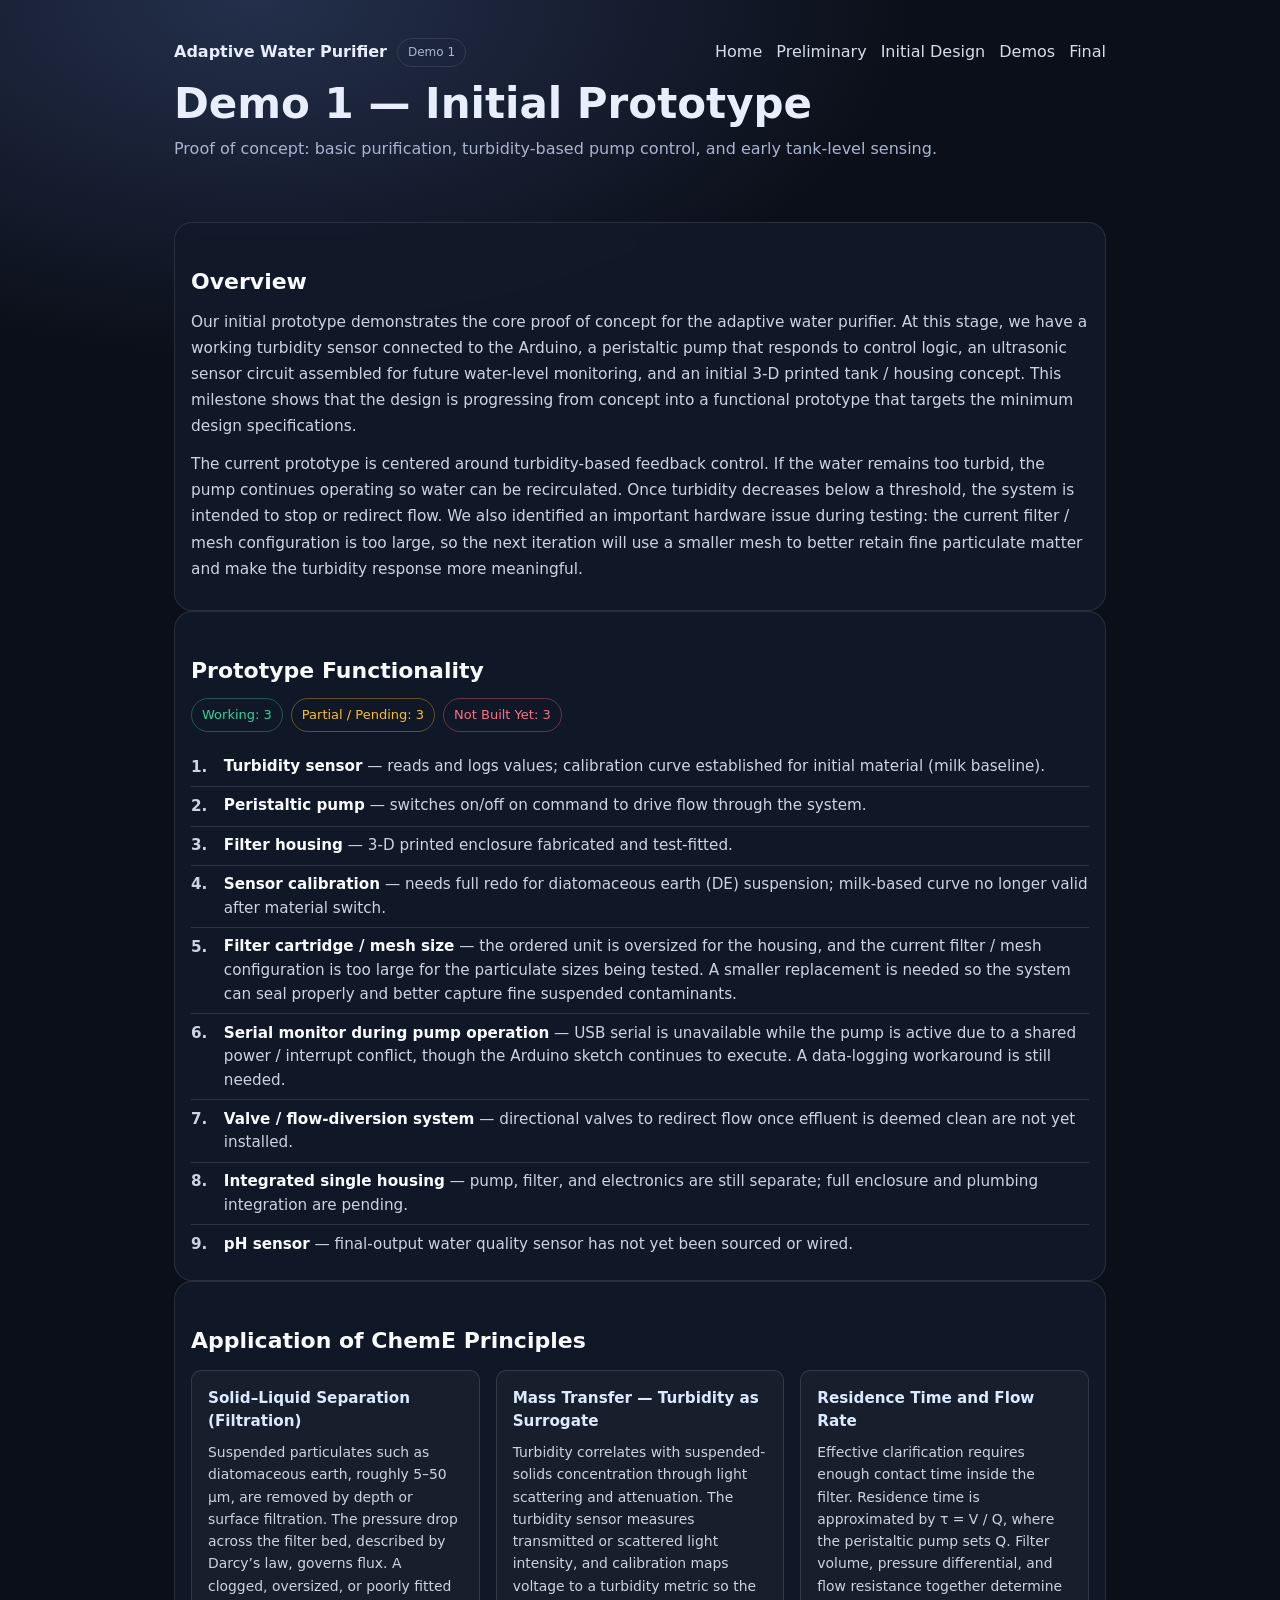
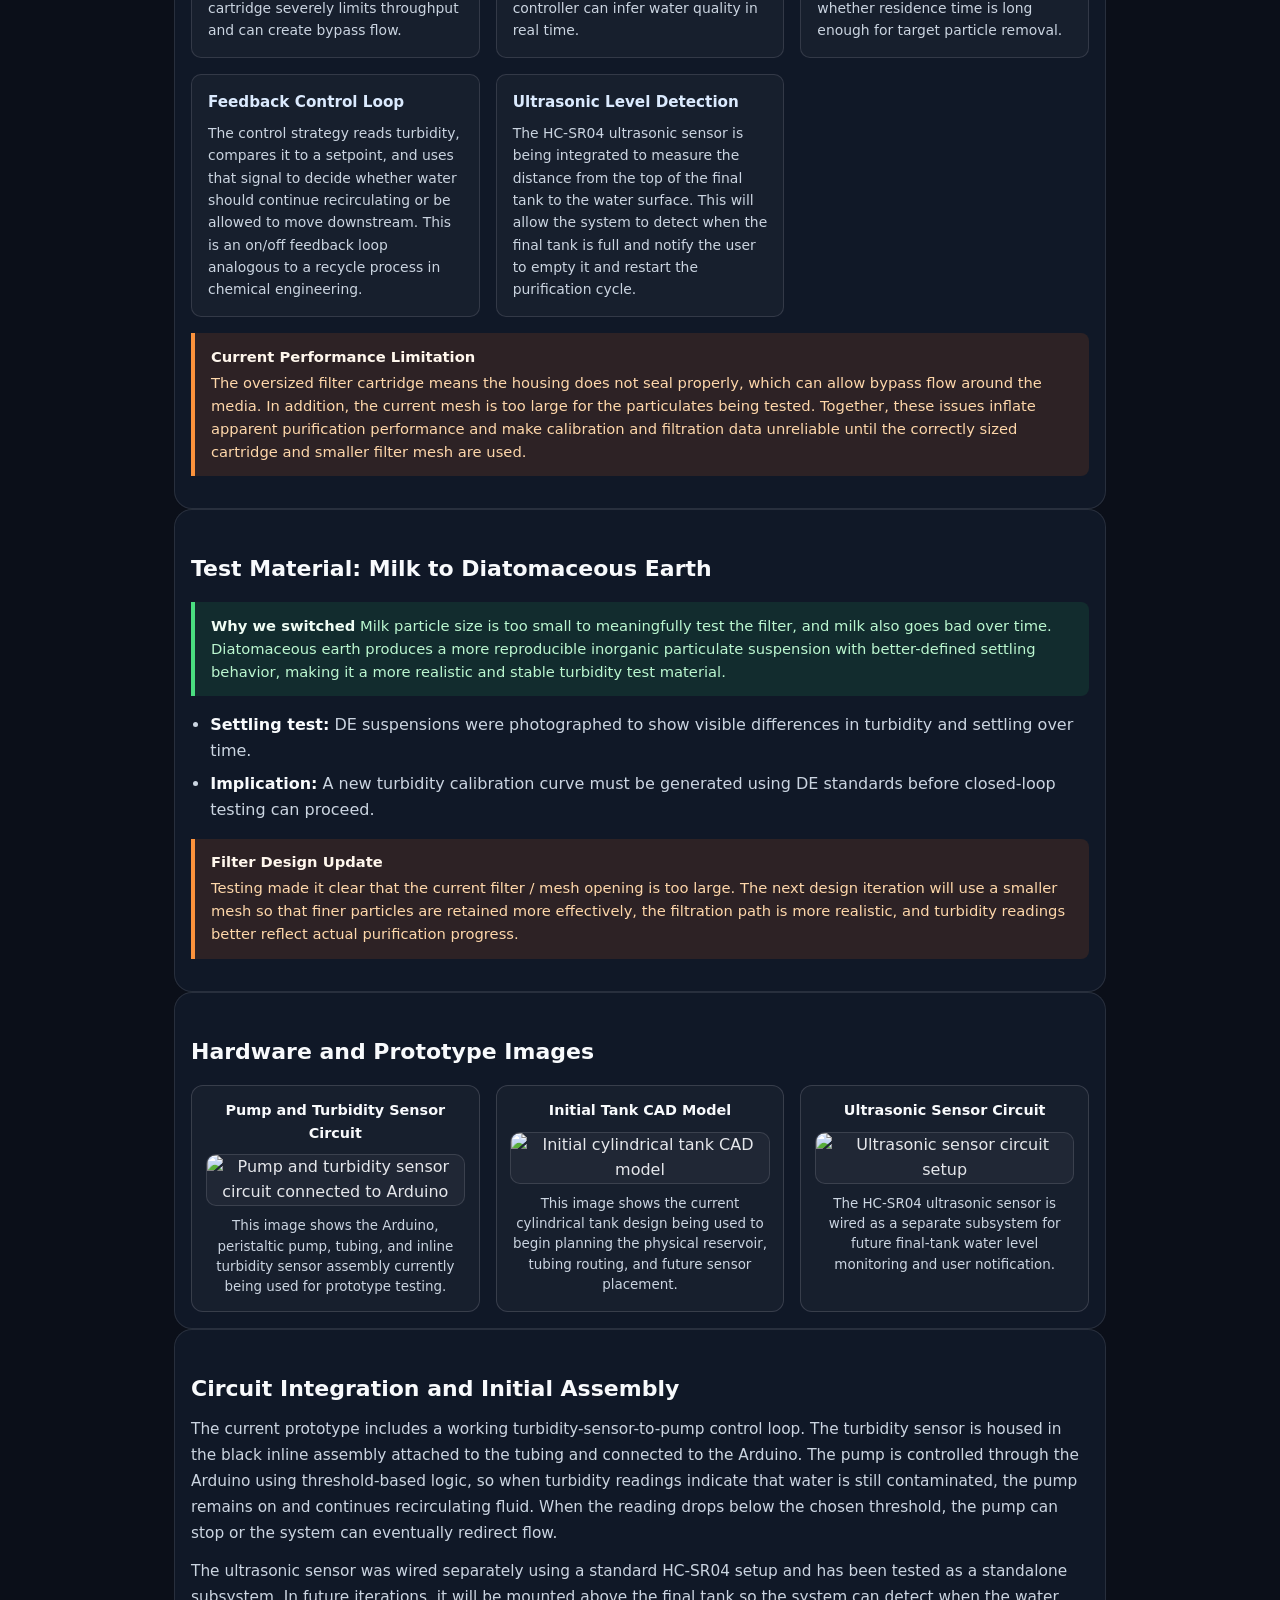
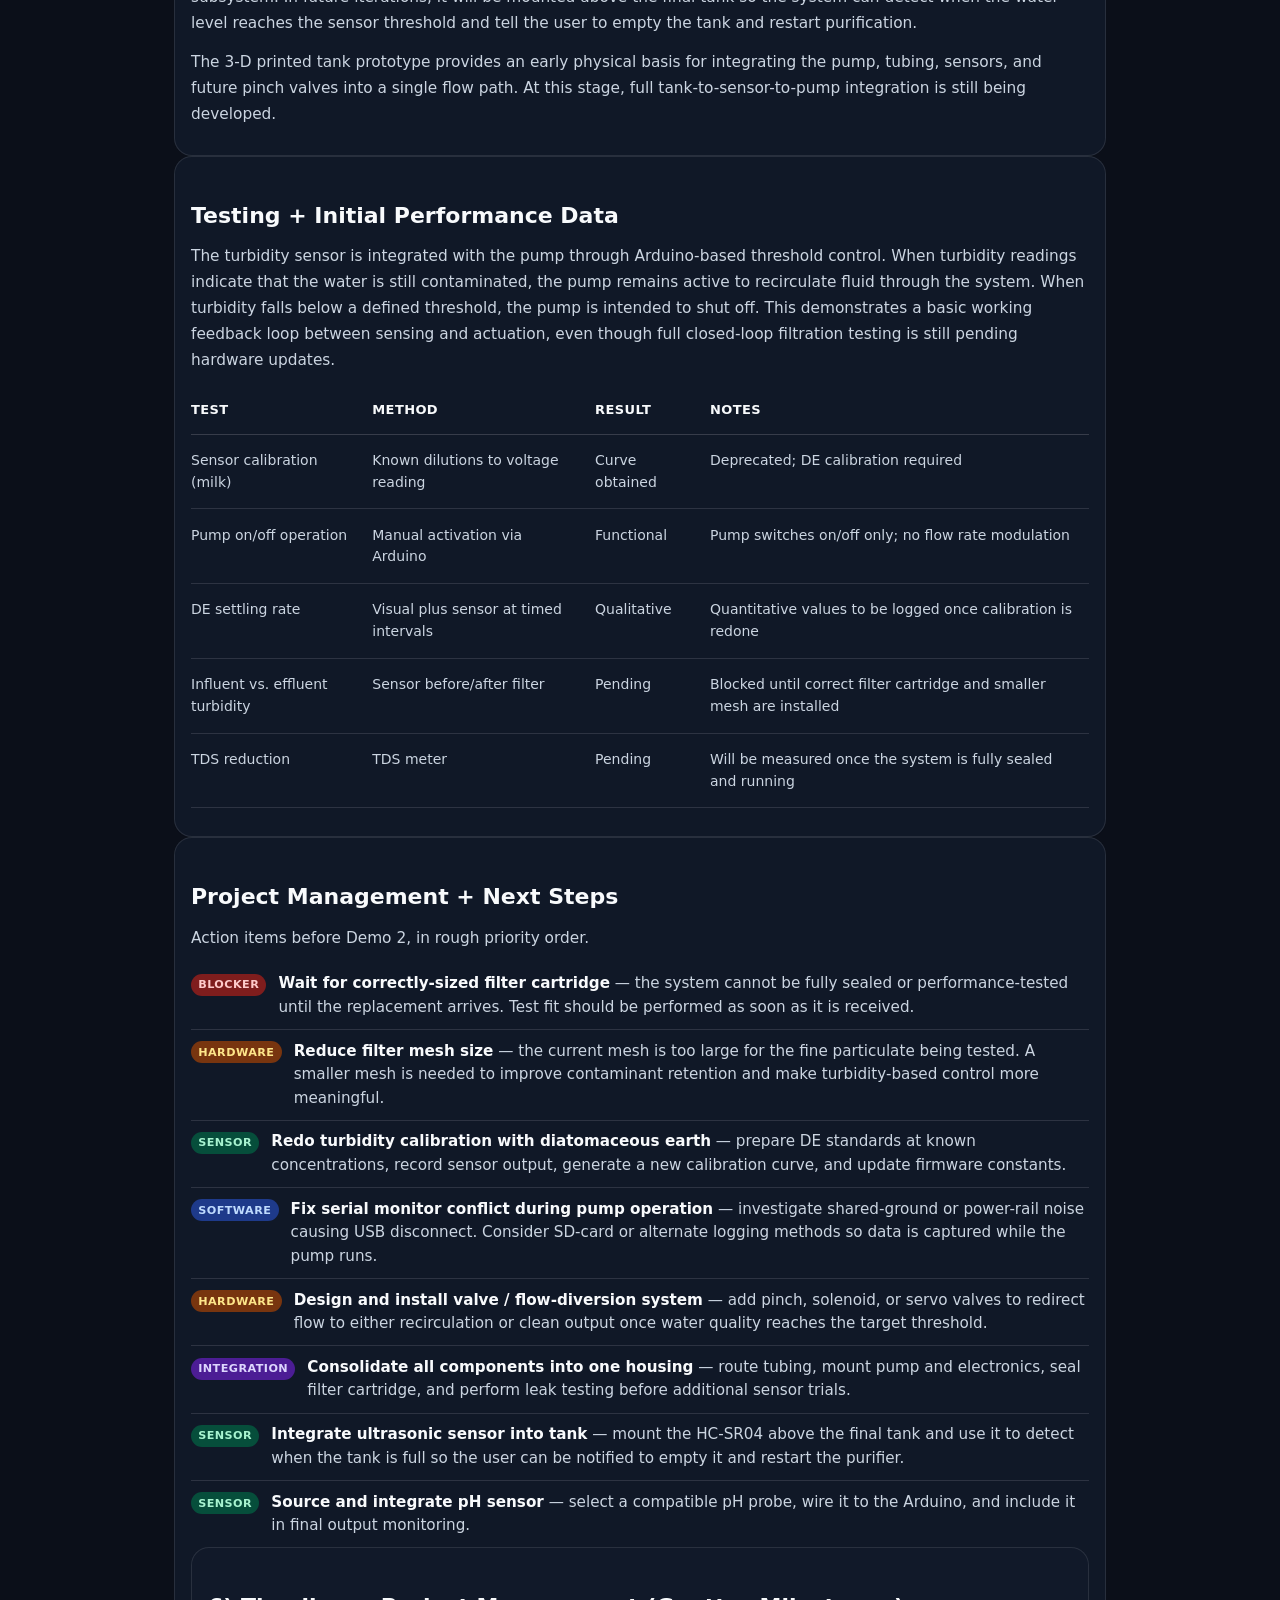
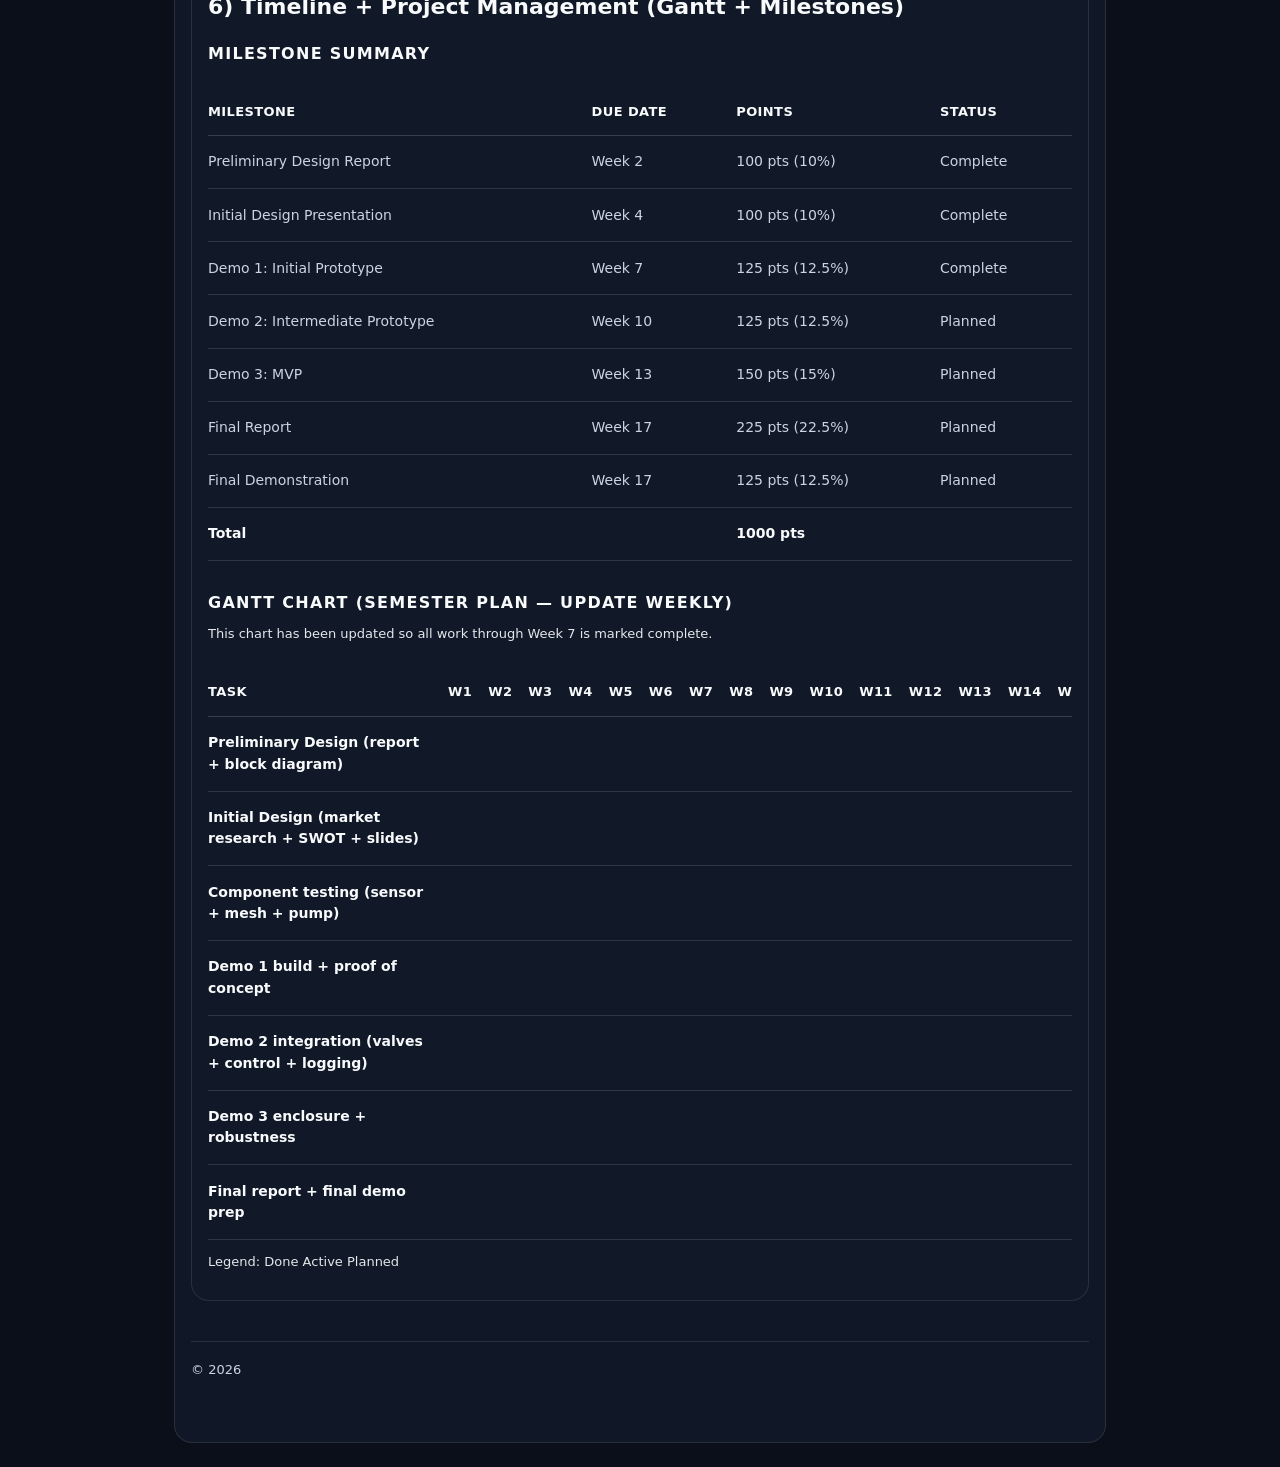
==== commit bb31159f: "Update demo1.html" ====
--- a/docs/demo1.html
+++ b/docs/demo1.html
@@ -526,12 +526,111 @@
           </span>
         </li>
       </ul>
-
-      <p class="subsection-note" style="margin-top: 1rem;">
-        Also update the Gantt chart in <code>initial-design.html</code> to reflect the filter delay, mesh redesign, and revised calibration timeline.
-      </p>
-    </div>
-
+<div class="card">
+<h2>6) Timeline + Project Management (Gantt + Milestones)</h2>
+
+<h3>Milestone Summary</h3>
+<div style="overflow-x:auto;">
+<table>
+<thead>
+<tr><th>Milestone</th><th>Due Date</th><th>Points</th><th>Status</th></tr>
+</thead>
+<tbody>
+<tr><td>Preliminary Design Report</td><td>Week 2</td><td>100 pts (10%)</td><td>Complete</td></tr>
+<tr><td>Initial Design Presentation</td><td>Week 4</td><td>100 pts (10%)</td><td>Complete</td></tr>
+<tr><td>Demo 1: Initial Prototype</td><td>Week 7</td><td>125 pts (12.5%)</td><td>Complete</td></tr>
+<tr><td>Demo 2: Intermediate Prototype</td><td>Week 10</td><td>125 pts (12.5%)</td><td>Planned</td></tr>
+<tr><td>Demo 3: MVP</td><td>Week 13</td><td>150 pts (15%)</td><td>Planned</td></tr>
+<tr><td>Final Report</td><td>Week 17</td><td>225 pts (22.5%)</td><td>Planned</td></tr>
+<tr><td>Final Demonstration</td><td>Week 17</td><td>125 pts (12.5%)</td><td>Planned</td></tr>
+<tr><td><strong>Total</strong></td><td></td><td><strong>1000 pts</strong></td><td></td></tr>
+</tbody>
+</table>
+</div>
+
+<h3>Gantt Chart (Semester Plan — update weekly)</h3>
+<p class="small">
+This chart has been updated so all work through Week 7 is marked complete.
+</p>
+
+<div style="overflow-x:auto;">
+<table class="gantt">
+<thead>
+<tr>
+  <th style="min-width:240px;">Task</th>
+  <th>W1</th><th>W2</th><th>W3</th><th>W4</th><th>W5</th><th>W6</th><th>W7</th><th>W8</th><th>W9</th>
+  <th>W10</th><th>W11</th><th>W12</th><th>W13</th><th>W14</th><th>W15</th><th>W16</th><th>W17</th>
+</tr>
+</thead>
+<tbody>
+<tr>
+  <td><strong>Preliminary Design (report + block diagram)</strong></td>
+  <td><span class="bar done"></span></td>
+  <td><span class="bar done"></span></td>
+  <td></td><td></td><td></td><td></td><td></td>
+  <td></td><td></td><td></td><td></td><td></td><td></td><td></td><td></td><td></td><td></td>
+</tr>
+<tr>
+  <td><strong>Initial Design (market research + SWOT + slides)</strong></td>
+  <td></td><td></td>
+  <td><span class="bar done"></span></td>
+  <td><span class="bar done"></span></td>
+  <td></td><td></td><td></td>
+  <td></td><td></td><td></td><td></td><td></td><td></td><td></td><td></td><td></td><td></td>
+</tr>
+<tr>
+  <td><strong>Component testing (sensor + mesh + pump)</strong></td>
+  <td></td><td></td>
+  <td><span class="bar done"></span></td>
+  <td><span class="bar done"></span></td>
+  <td><span class="bar done"></span></td>
+  <td><span class="bar done"></span></td>
+  <td><span class="bar done"></span></td>
+  <td></td><td></td><td></td><td></td><td></td><td></td><td></td><td></td><td></td><td></td>
+</tr>
+<tr>
+  <td><strong>Demo 1 build + proof of concept</strong></td>
+  <td></td><td></td><td></td><td></td>
+  <td><span class="bar done"></span></td>
+  <td><span class="bar done"></span></td>
+  <td><span class="bar done"></span></td>
+  <td></td><td></td><td></td><td></td><td></td><td></td><td></td><td></td><td></td><td></td>
+</tr>
+<tr>
+  <td><strong>Demo 2 integration (valves + control + logging)</strong></td>
+  <td></td><td></td><td></td><td></td><td></td><td></td><td></td>
+  <td><span class="bar planned"></span></td>
+  <td><span class="bar planned"></span></td>
+  <td><span class="bar planned"></span></td>
+  <td><span class="bar planned"></span></td>
+  <td></td><td></td><td></td><td></td><td></td><td></td>
+</tr>
+<tr>
+  <td><strong>Demo 3 enclosure + robustness</strong></td>
+  <td></td><td></td><td></td><td></td><td></td><td></td><td></td><td></td><td></td><td></td><td></td>
+  <td><span class="bar planned"></span></td>
+  <td><span class="bar planned"></span></td>
+  <td><span class="bar planned"></span></td>
+  <td></td><td></td><td></td>
+</tr>
+<tr>
+  <td><strong>Final report + final demo prep</strong></td>
+  <td></td><td></td><td></td><td></td><td></td><td></td><td></td><td></td><td></td><td></td><td></td><td></td><td></td><td></td>
+  <td><span class="bar planned"></span></td>
+  <td><span class="bar planned"></span></td>
+  <td><span class="bar planned"></span></td>
+</tr>
+</tbody>
+</table>
+</div>
+
+<p class="small">
+Legend:
+<span class="legend done">Done</span>
+<span class="legend active">Active</span>
+<span class="legend planned">Planned</span>
+</p>
+</div>
     <div class="footer">
       <hr />
       <div>© <span id="year"></span></div>
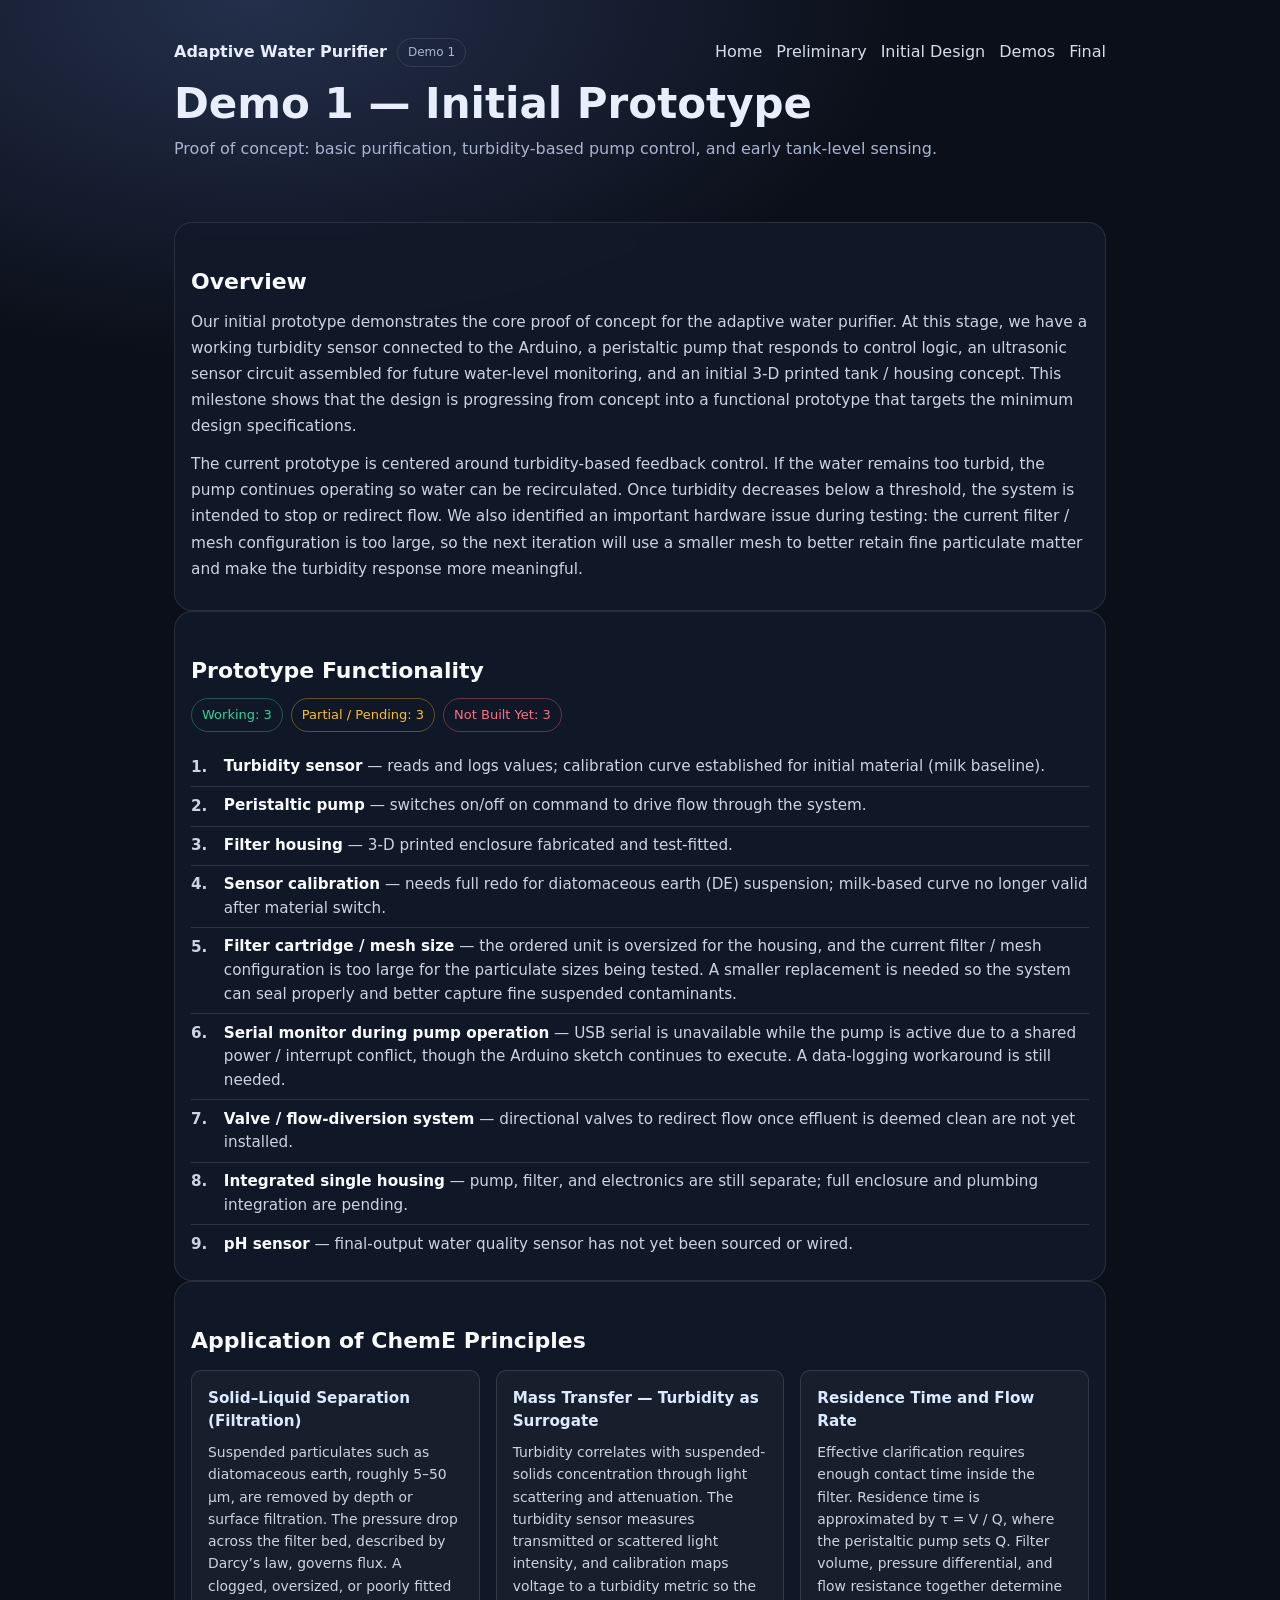
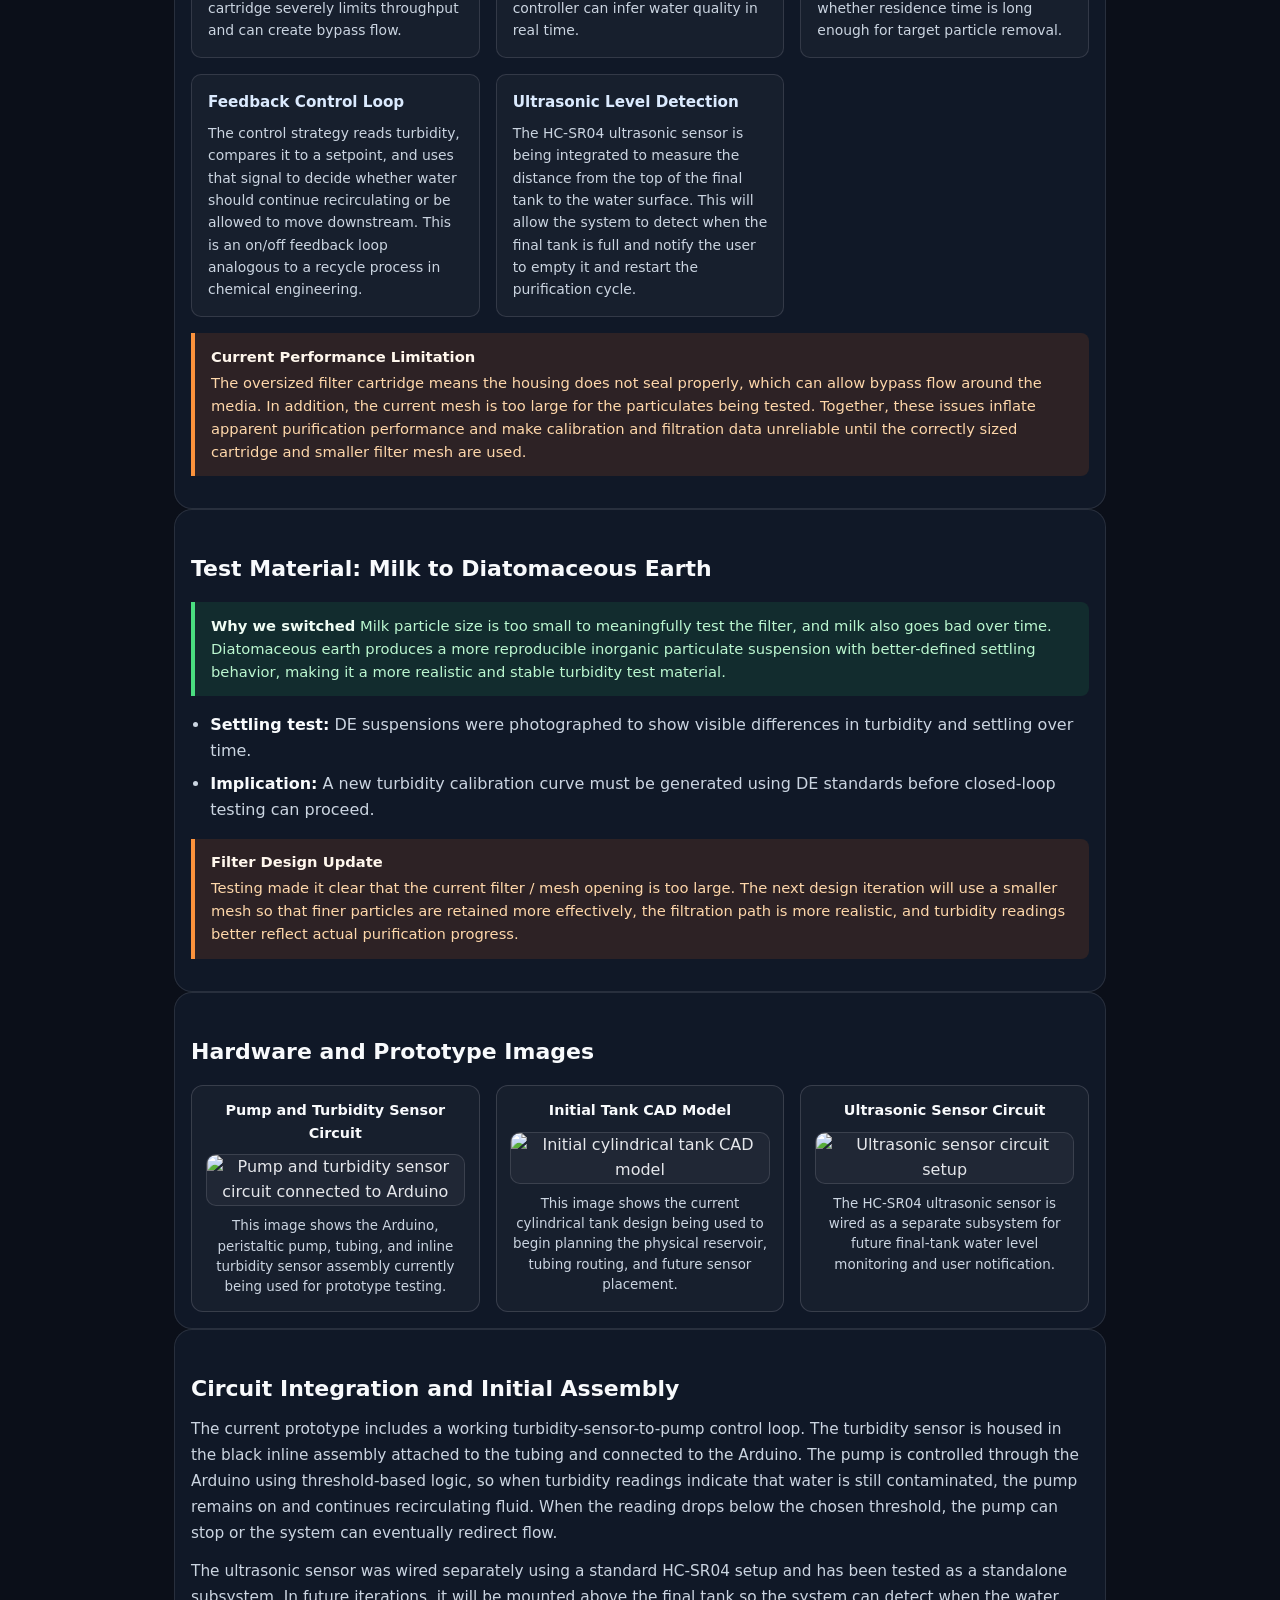
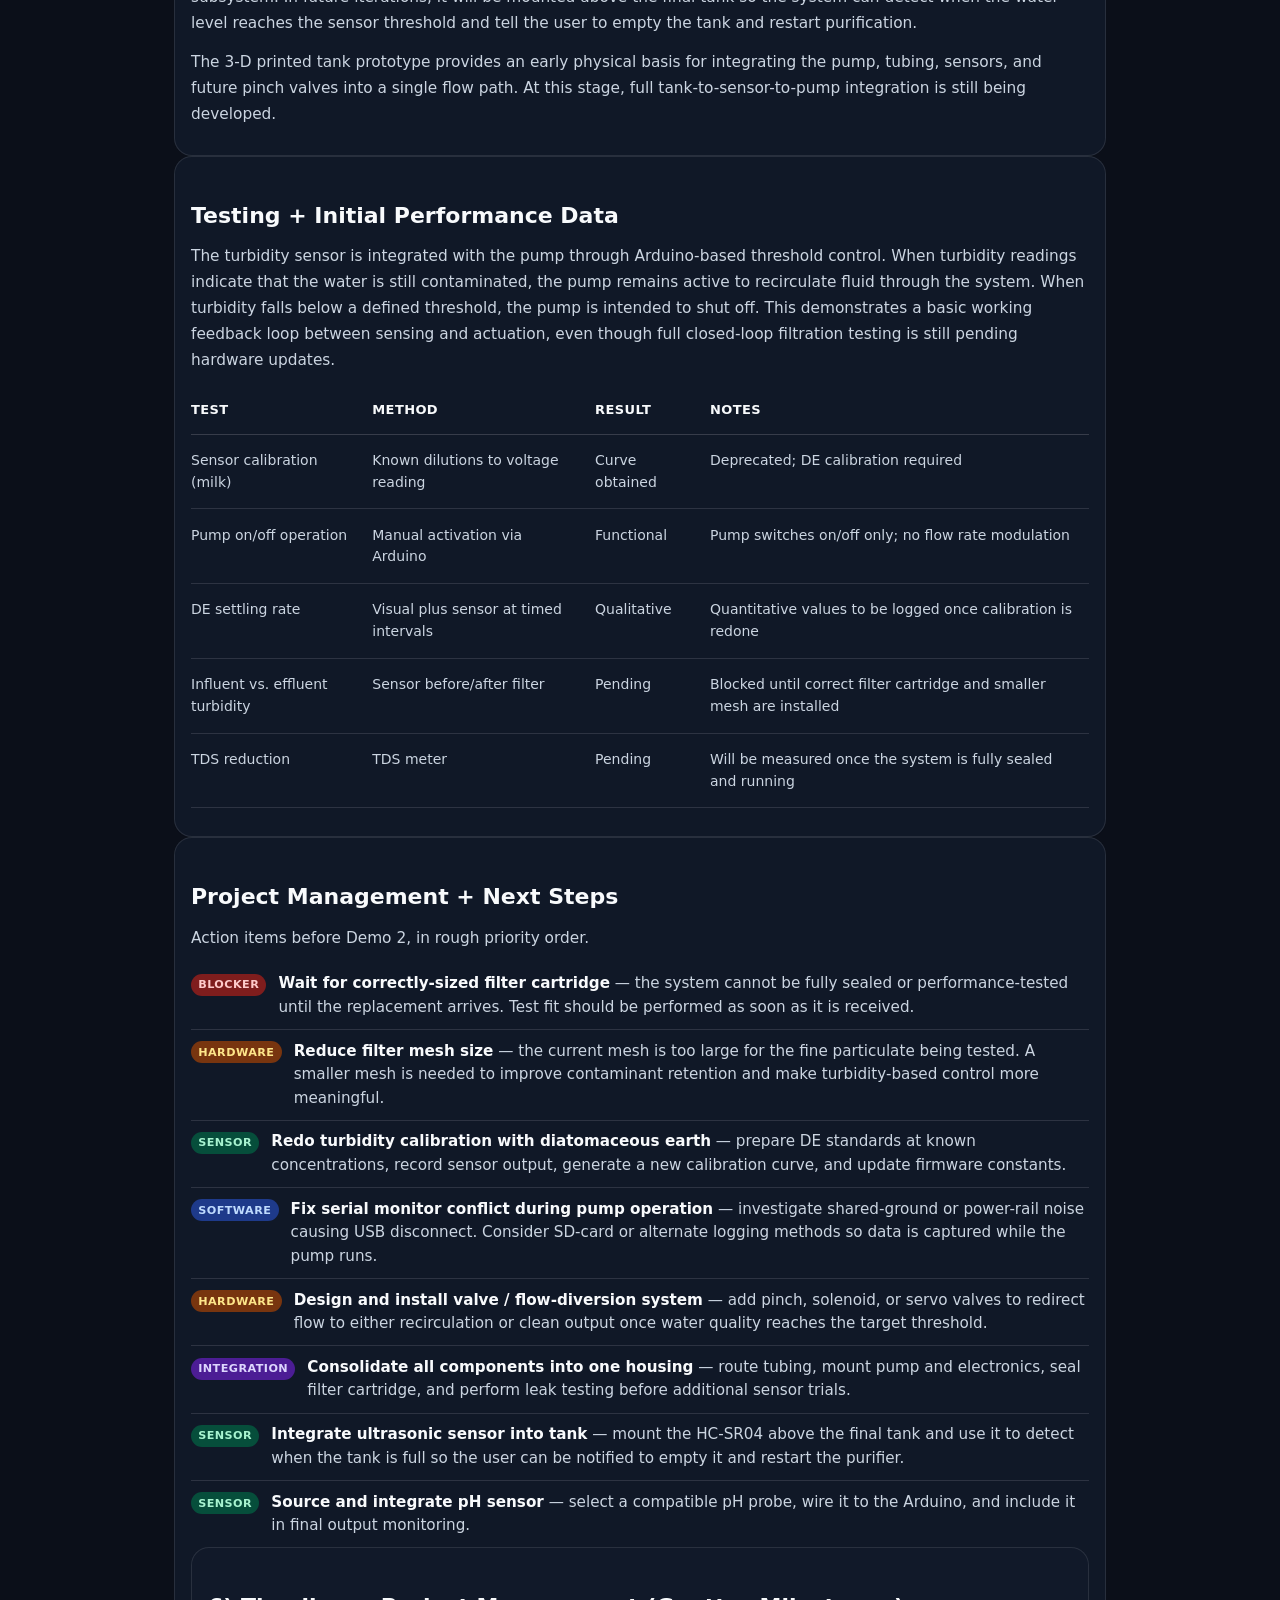
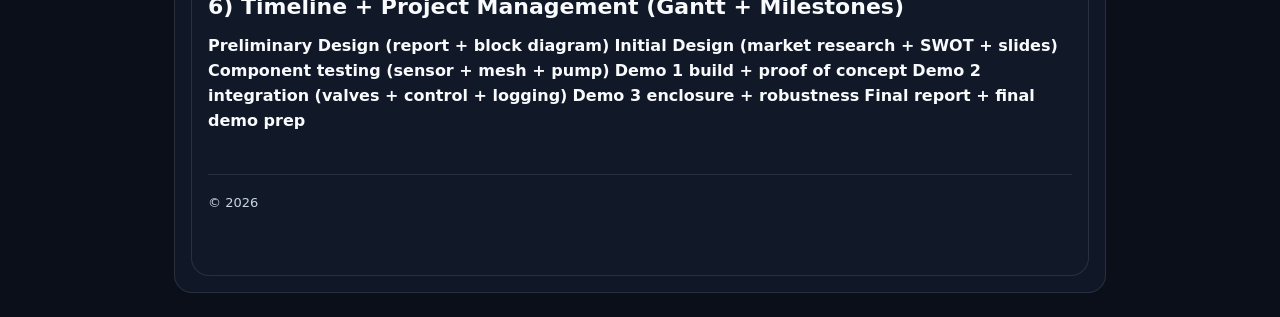
==== commit 3458597e: "Update demo1.html" ====
--- a/docs/demo1.html
+++ b/docs/demo1.html
@@ -529,55 +529,25 @@
 <div class="card">
 <h2>6) Timeline + Project Management (Gantt + Milestones)</h2>
 
-<h3>Milestone Summary</h3>
-<div style="overflow-x:auto;">
-<table>
-<thead>
-<tr><th>Milestone</th><th>Due Date</th><th>Points</th><th>Status</th></tr>
-</thead>
 <tbody>
-<tr><td>Preliminary Design Report</td><td>Week 2</td><td>100 pts (10%)</td><td>Complete</td></tr>
-<tr><td>Initial Design Presentation</td><td>Week 4</td><td>100 pts (10%)</td><td>Complete</td></tr>
-<tr><td>Demo 1: Initial Prototype</td><td>Week 7</td><td>125 pts (12.5%)</td><td>Complete</td></tr>
-<tr><td>Demo 2: Intermediate Prototype</td><td>Week 10</td><td>125 pts (12.5%)</td><td>Planned</td></tr>
-<tr><td>Demo 3: MVP</td><td>Week 13</td><td>150 pts (15%)</td><td>Planned</td></tr>
-<tr><td>Final Report</td><td>Week 17</td><td>225 pts (22.5%)</td><td>Planned</td></tr>
-<tr><td>Final Demonstration</td><td>Week 17</td><td>125 pts (12.5%)</td><td>Planned</td></tr>
-<tr><td><strong>Total</strong></td><td></td><td><strong>1000 pts</strong></td><td></td></tr>
-</tbody>
-</table>
-</div>
-
-<h3>Gantt Chart (Semester Plan — update weekly)</h3>
-<p class="small">
-This chart has been updated so all work through Week 7 is marked complete.
-</p>
-
-<div style="overflow-x:auto;">
-<table class="gantt">
-<thead>
-<tr>
-  <th style="min-width:240px;">Task</th>
-  <th>W1</th><th>W2</th><th>W3</th><th>W4</th><th>W5</th><th>W6</th><th>W7</th><th>W8</th><th>W9</th>
-  <th>W10</th><th>W11</th><th>W12</th><th>W13</th><th>W14</th><th>W15</th><th>W16</th><th>W17</th>
-</tr>
-</thead>
-<tbody>
+
 <tr>
   <td><strong>Preliminary Design (report + block diagram)</strong></td>
   <td><span class="bar done"></span></td>
   <td><span class="bar done"></span></td>
   <td></td><td></td><td></td><td></td><td></td>
-  <td></td><td></td><td></td><td></td><td></td><td></td><td></td><td></td><td></td><td></td>
+  <td></td><td></td><td></td><td></td><td></td><td></td><td></td>
 </tr>
+
 <tr>
   <td><strong>Initial Design (market research + SWOT + slides)</strong></td>
   <td></td><td></td>
   <td><span class="bar done"></span></td>
   <td><span class="bar done"></span></td>
   <td></td><td></td><td></td>
-  <td></td><td></td><td></td><td></td><td></td><td></td><td></td><td></td><td></td><td></td>
+  <td></td><td></td><td></td><td></td><td></td><td></td><td></td>
 </tr>
+
 <tr>
   <td><strong>Component testing (sensor + mesh + pump)</strong></td>
   <td></td><td></td>
@@ -586,16 +556,18 @@
   <td><span class="bar done"></span></td>
   <td><span class="bar done"></span></td>
   <td><span class="bar done"></span></td>
-  <td></td><td></td><td></td><td></td><td></td><td></td><td></td><td></td><td></td><td></td>
+  <td></td><td></td><td></td><td></td><td></td><td></td><td></td>
 </tr>
+
 <tr>
   <td><strong>Demo 1 build + proof of concept</strong></td>
   <td></td><td></td><td></td><td></td>
   <td><span class="bar done"></span></td>
   <td><span class="bar done"></span></td>
   <td><span class="bar done"></span></td>
-  <td></td><td></td><td></td><td></td><td></td><td></td><td></td><td></td><td></td><td></td>
+  <td></td><td></td><td></td><td></td><td></td><td></td><td></td>
 </tr>
+
 <tr>
   <td><strong>Demo 2 integration (valves + control + logging)</strong></td>
   <td></td><td></td><td></td><td></td><td></td><td></td><td></td>
@@ -603,34 +575,30 @@
   <td><span class="bar planned"></span></td>
   <td><span class="bar planned"></span></td>
   <td><span class="bar planned"></span></td>
-  <td></td><td></td><td></td><td></td><td></td><td></td>
+  <td></td><td></td><td></td>
 </tr>
+
 <tr>
   <td><strong>Demo 3 enclosure + robustness</strong></td>
-  <td></td><td></td><td></td><td></td><td></td><td></td><td></td><td></td><td></td><td></td><td></td>
-  <td><span class="bar planned"></span></td>
-  <td><span class="bar planned"></span></td>
-  <td><span class="bar planned"></span></td>
+  <td></td><td></td><td></td><td></td><td></td><td></td><td></td>
   <td></td><td></td><td></td>
+  <td><span class="bar planned"></span></td>
+  <td><span class="bar planned"></span></td>
+  <td><span class="bar planned"></span></td>
+  <td></td><td></td>
 </tr>
+
 <tr>
   <td><strong>Final report + final demo prep</strong></td>
-  <td></td><td></td><td></td><td></td><td></td><td></td><td></td><td></td><td></td><td></td><td></td><td></td><td></td><td></td>
+  <td></td><td></td><td></td><td></td><td></td><td></td><td></td>
+  <td></td><td></td><td></td><td></td><td></td>
+  <td></td>
   <td><span class="bar planned"></span></td>
   <td><span class="bar planned"></span></td>
   <td><span class="bar planned"></span></td>
 </tr>
+
 </tbody>
-</table>
-</div>
-
-<p class="small">
-Legend:
-<span class="legend done">Done</span>
-<span class="legend active">Active</span>
-<span class="legend planned">Planned</span>
-</p>
-</div>
     <div class="footer">
       <hr />
       <div>© <span id="year"></span></div>
